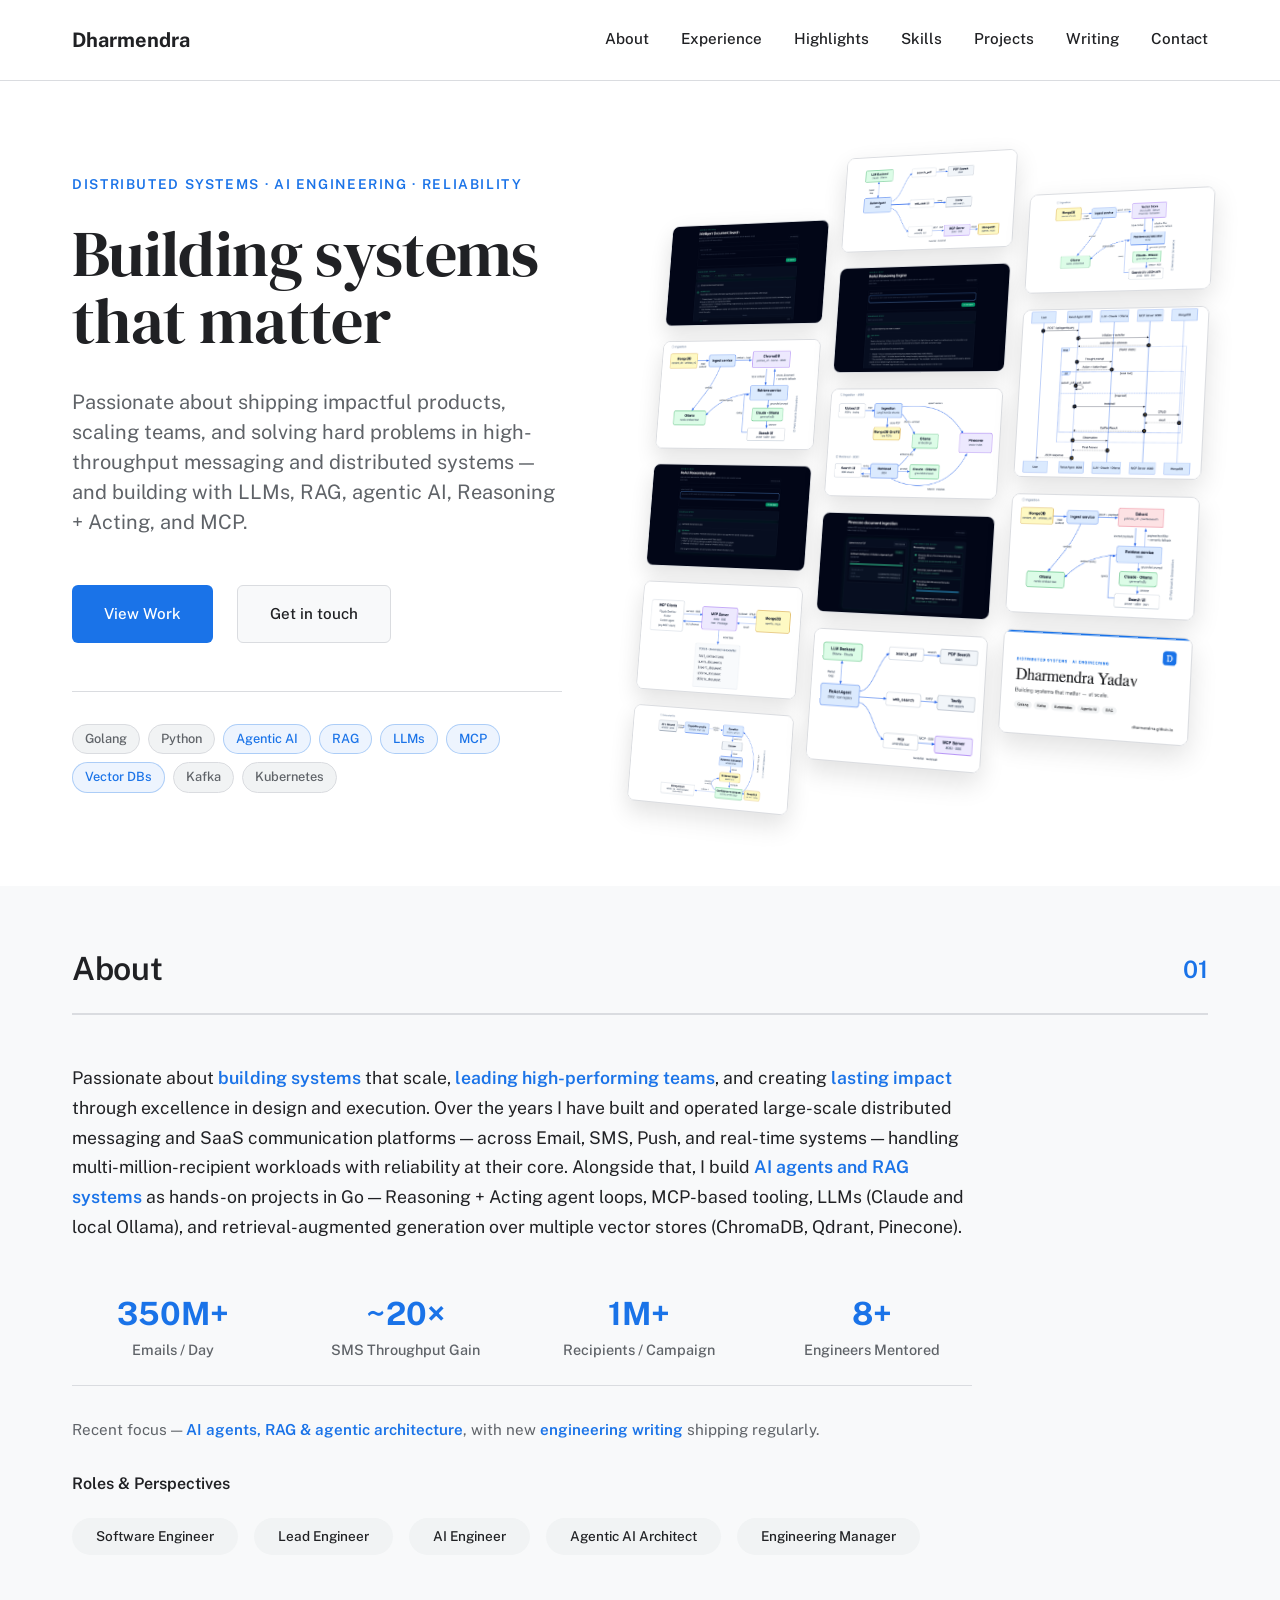
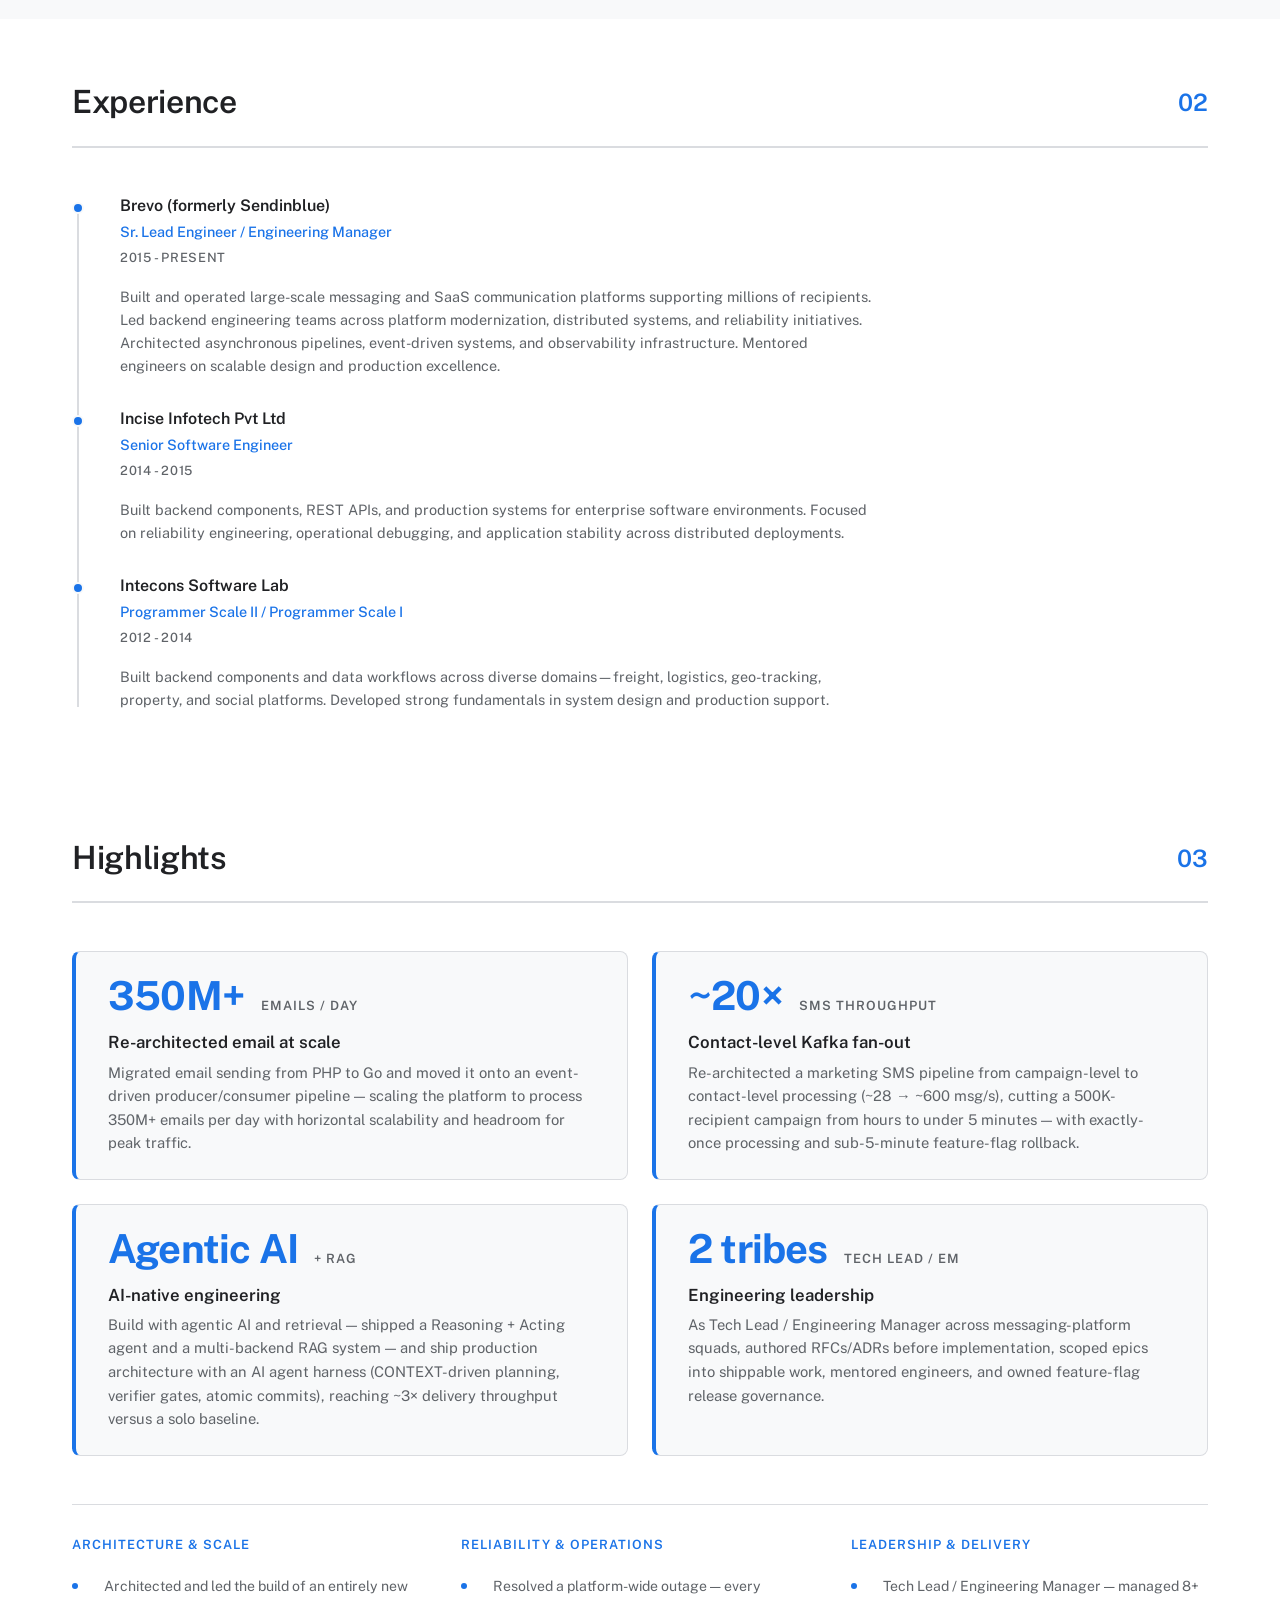
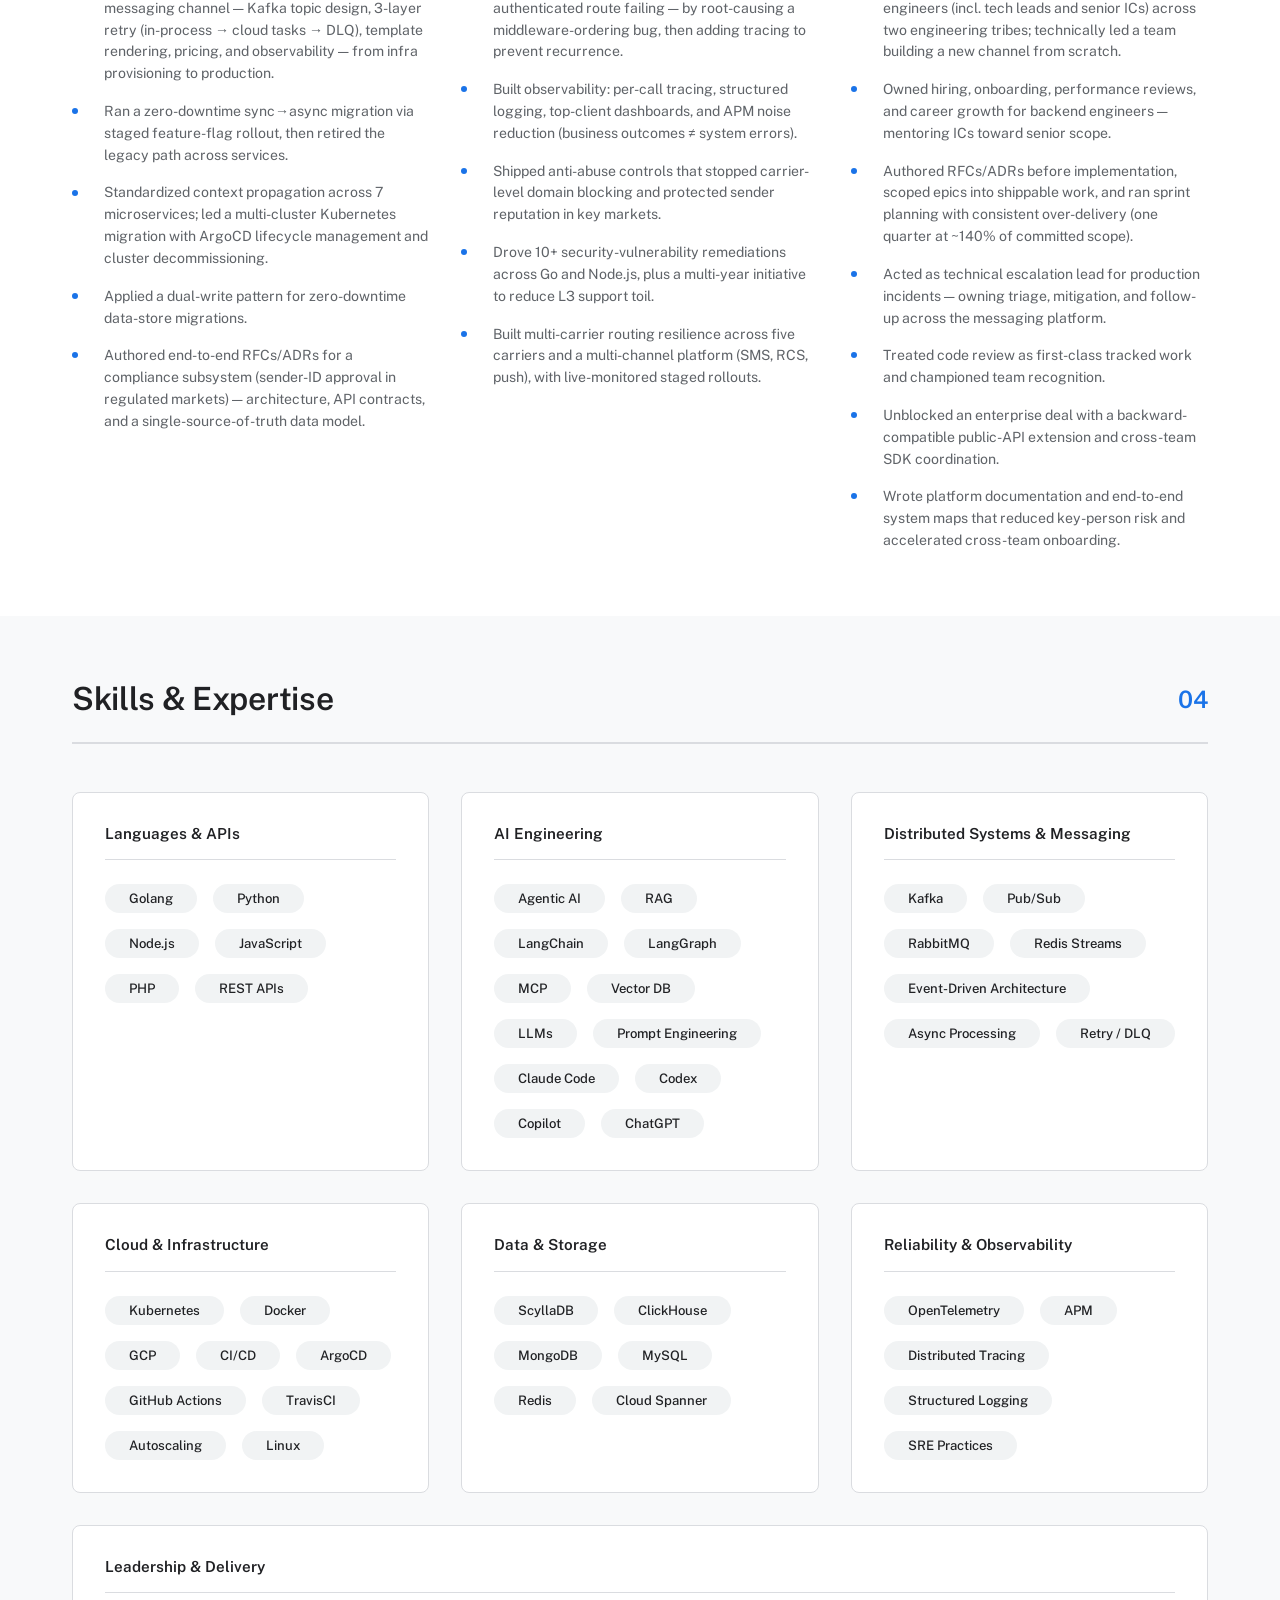
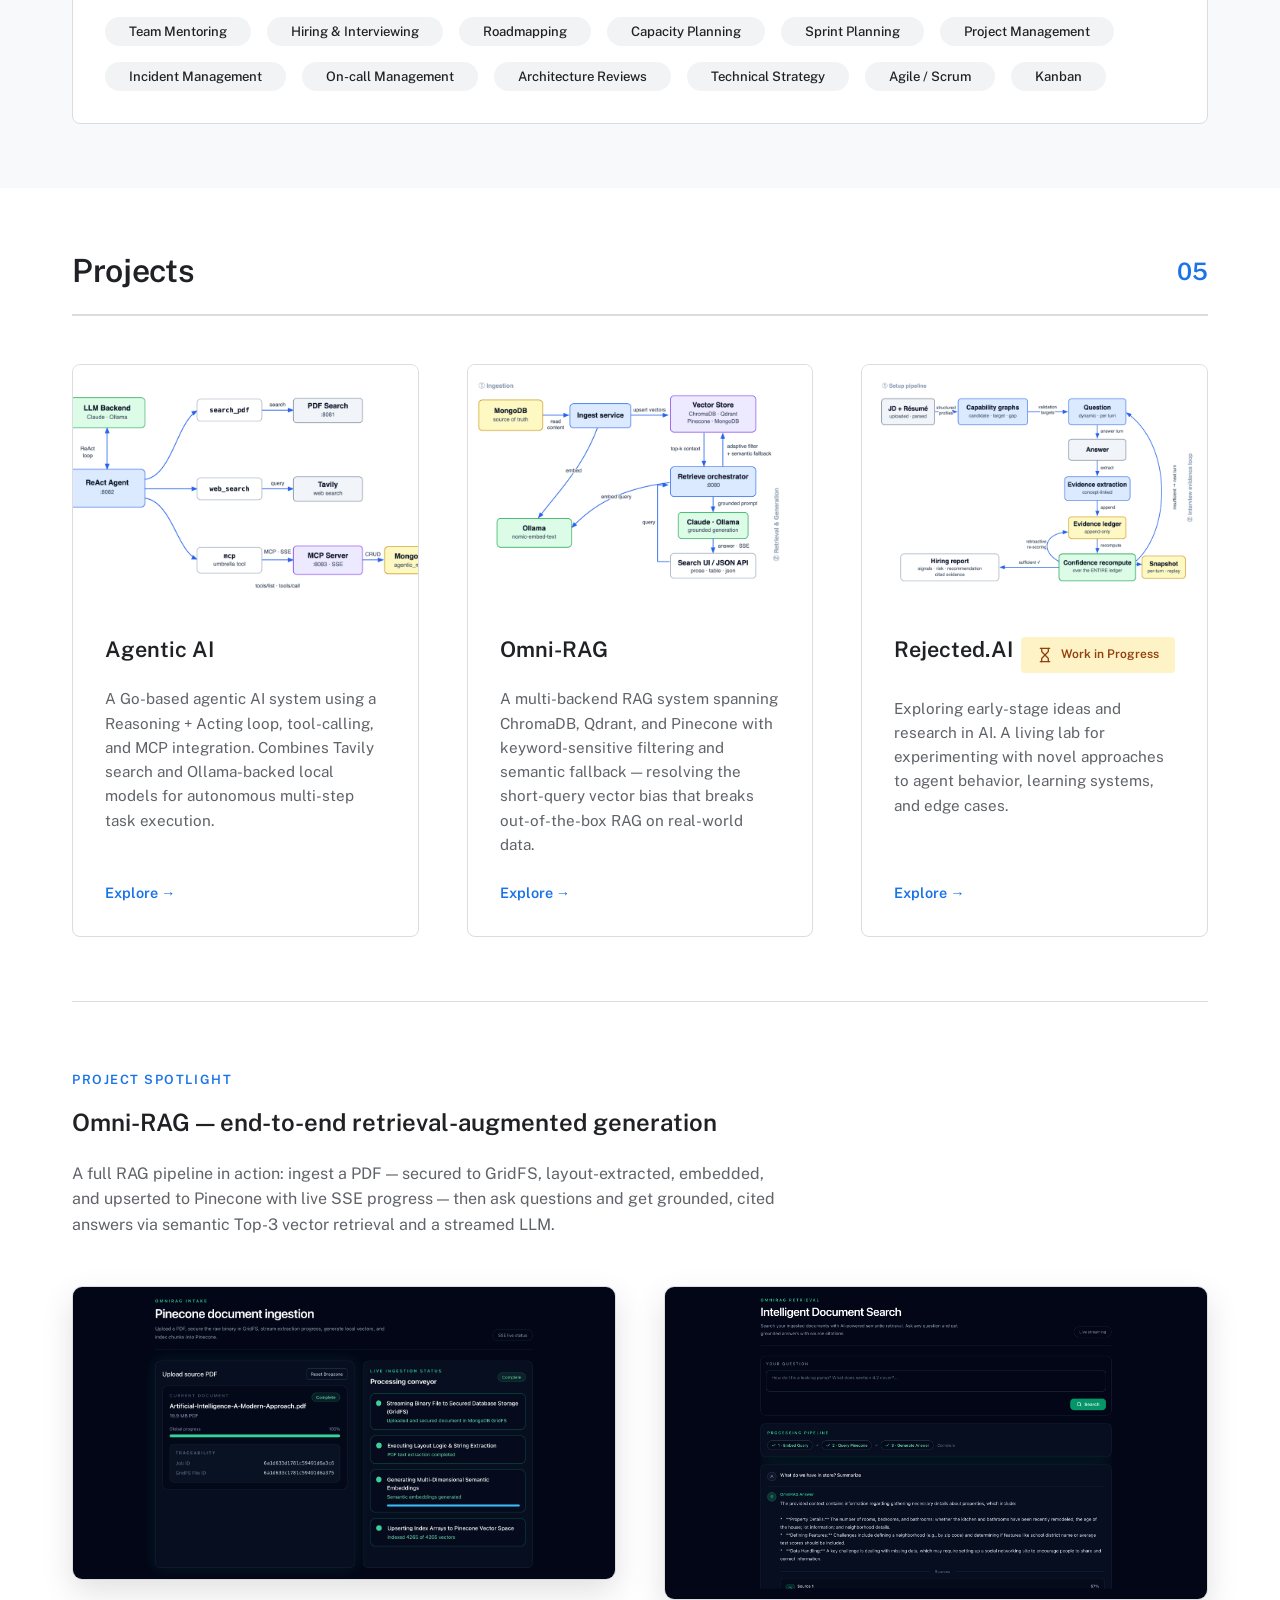
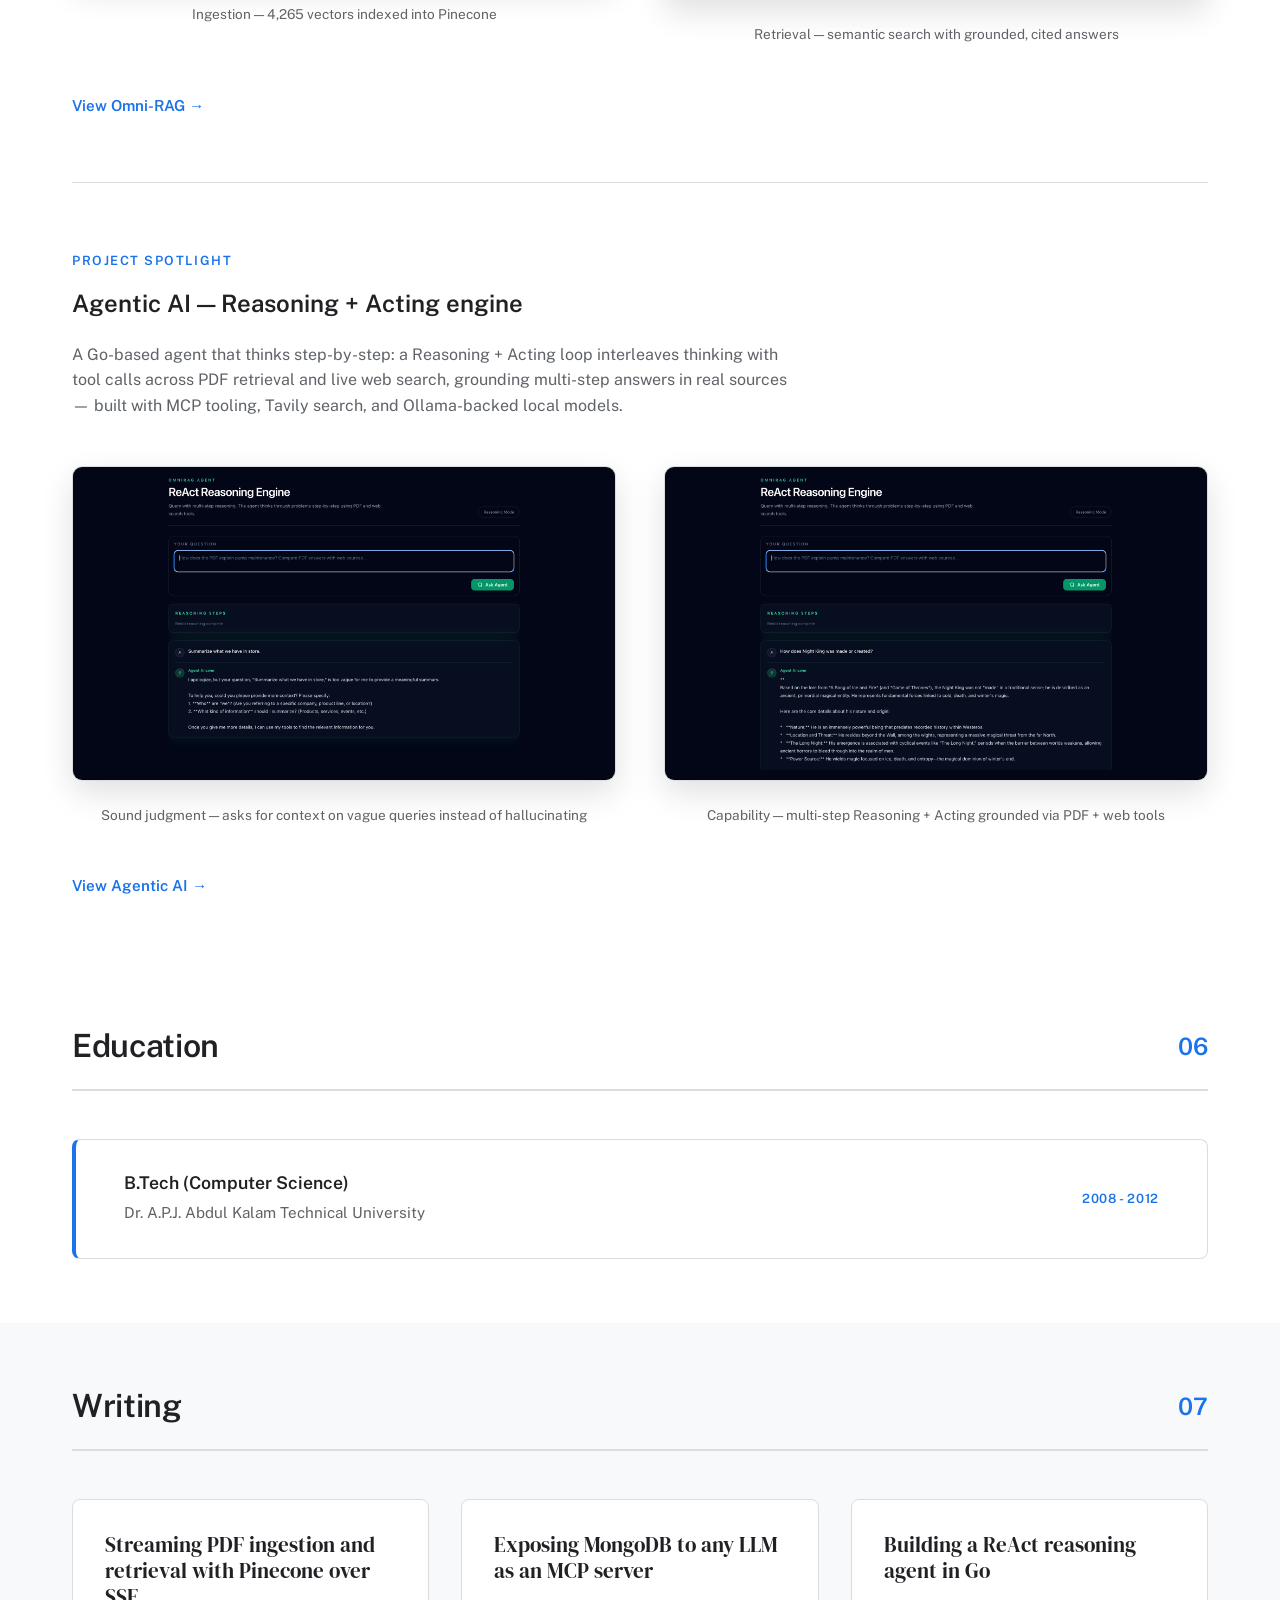
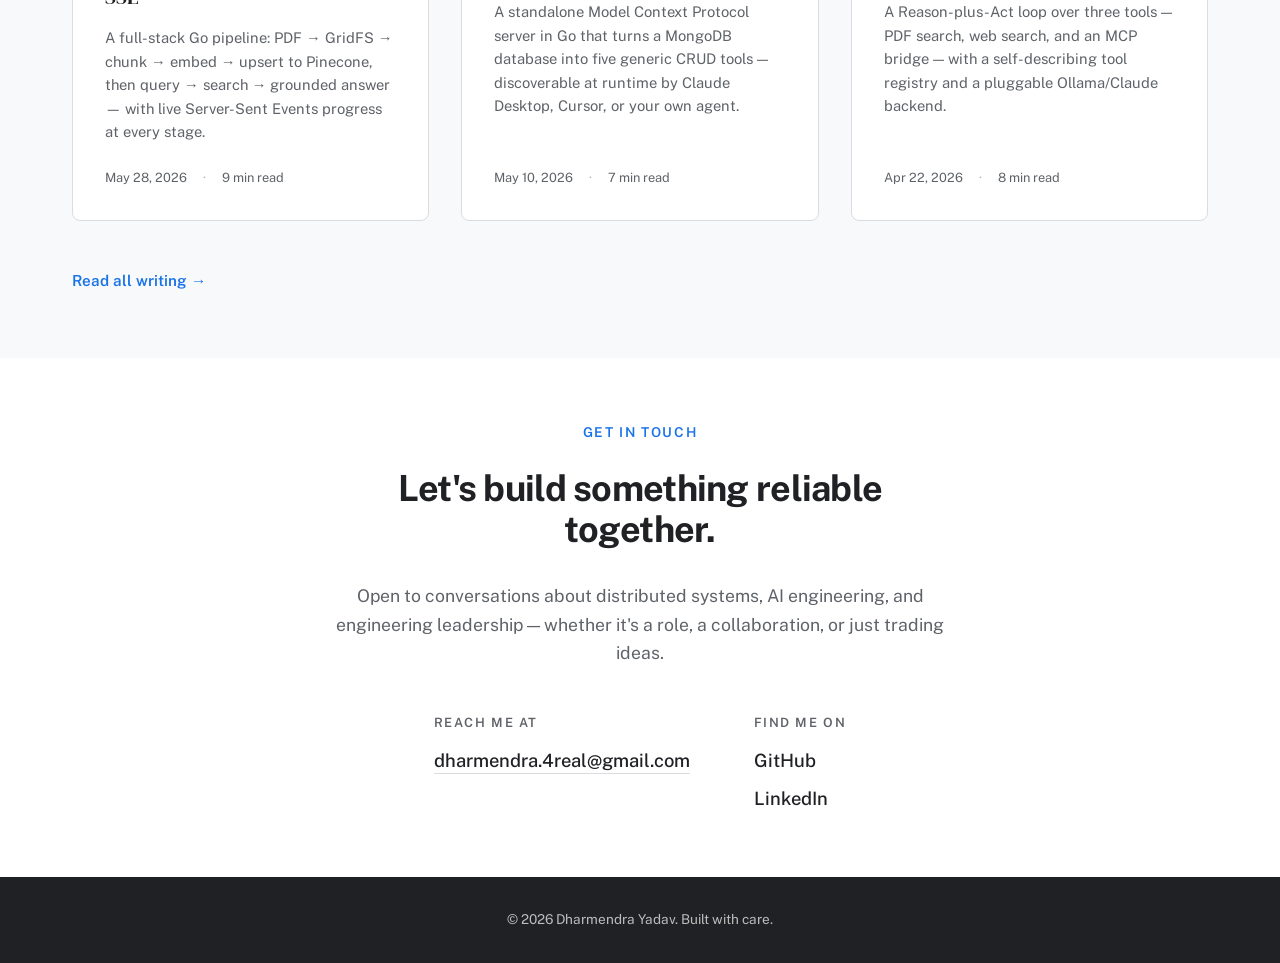
==== index.html @ 6f3028d6 "Redesign hero strip as pill badges with AI keywords highlighted Co-Authored-By: Claude Fable 5 <nore" ====
<!DOCTYPE html>
<html lang="en">
<head>
    <meta charset="UTF-8">
    <meta name="viewport" content="width=device-width, initial-scale=1.0">
    <title>Dharmendra Yadav — Engineer & Builder</title>
    <meta name="description" content="Portfolio — building large-scale distributed messaging platforms, plus hands-on AI agent and RAG projects.">
    <link rel="canonical" href="https://dharmendrra.github.io/">
    <meta name="theme-color" content="#1a73e8">

    <!-- Favicons -->
    <link rel="icon" type="image/svg+xml" href="favicon.svg">
    <link rel="apple-touch-icon" href="apple-touch-icon.png">

    <!-- Open Graph -->
    <meta property="og:type" content="website">
    <meta property="og:url" content="https://dharmendrra.github.io/">
    <meta property="og:title" content="Dharmendra Yadav — Engineer & Builder">
    <meta property="og:description" content="Building large-scale distributed messaging platforms — plus hands-on AI agent and RAG projects.">
    <meta property="og:image" content="https://dharmendrra.github.io/images/og-cover.png">
    <meta property="og:image:width" content="1200">
    <meta property="og:image:height" content="630">
    <meta property="og:site_name" content="Dharmendra Yadav">

    <!-- Twitter -->
    <meta name="twitter:card" content="summary_large_image">
    <meta name="twitter:title" content="Dharmendra Yadav — Engineer & Builder">
    <meta name="twitter:description" content="Building large-scale distributed messaging platforms — plus hands-on AI agent and RAG projects.">
    <meta name="twitter:image" content="https://dharmendrra.github.io/images/og-cover.png">

    <link rel="stylesheet" href="css/portfolio.css?v=3b97ffed">
    <link rel="preconnect" href="https://fonts.googleapis.com">
    <link rel="preconnect" href="https://fonts.gstatic.com" crossorigin>
    <link href="https://fonts.googleapis.com/css2?family=DM+Serif+Display&family=Public+Sans:ital,wght@0,300;0,400;0,500;0,600;0,700;1,400&display=swap" rel="stylesheet">
</head>
<body>
    <div class="page-wrap">
        <!-- Navigation -->
        <header class="site-header">
            <div class="container">
                <div class="header-content">
                    <a href="#" class="logo">Dharmendra</a>
                    <button class="nav-toggle" type="button" aria-label="Menu" aria-expanded="false" aria-controls="primary-nav">
                        <span></span><span></span><span></span>
                    </button>
                    <nav class="nav-links" id="primary-nav">
                        <a href="#about" class="nav-link">About</a>
                        <a href="#experience" class="nav-link">Experience</a>
                        <a href="#impact" class="nav-link">Highlights</a>
                        <a href="#skills" class="nav-link">Skills</a>
                        <a href="#projects" class="nav-link">Projects</a>
                        <a href="#writing" class="nav-link">Writing</a>
                        <a href="#contact" class="nav-link">Contact</a>
                    </nav>
                </div>
            </div>
        </header>

        <main>
            <!-- Hero Section -->
            <section class="hero">
                <div class="container">
                    <div class="hero-content">
                        <div class="hero-text">
                            <div class="hero-eyebrow">Distributed Systems · AI Engineering · Reliability</div>
                            <h1 class="hero-title">Building systems that matter</h1>
                            <p class="hero-subtitle">Passionate about shipping impactful products, scaling teams, and solving hard problems in high-throughput messaging and distributed systems — and building with LLMs, RAG, agentic AI, Reasoning + Acting, and MCP.</p>
                            <div class="hero-cta">
                                <a href="#projects" class="btn btn-primary">View Work</a>
                                <a href="#contact" class="btn btn-secondary">Get in touch</a>
                            </div>
                            <div class="hero-meta">
                                <span>Golang</span>
                                <span>Python</span>
                                <span class="hero-meta__ai">Agentic AI</span>
                                <span class="hero-meta__ai">RAG</span>
                                <span class="hero-meta__ai">LLMs</span>
                                <span class="hero-meta__ai">MCP</span>
                                <span class="hero-meta__ai">Vector DBs</span>
                                <span>Kafka</span>
                                <span>Kubernetes</span>
                            </div>
                        </div>

                        <div class="hero-collage" aria-hidden="true">
                            <div class="hero-collage__col">
                                <img src="images/omni-rag-retrieval.png" alt="Omni-RAG intelligent document search">
                                <img src="images/omni-rag-chromadb.png" alt="Omni-RAG ChromaDB data-flow">
                                <img src="images/agentic-ai-clarify.png" alt="Agentic AI clarifying response">
                                <img src="images/agentic-mcp.png" alt="Agentic AI MCP architecture">
                                <img src="images/rejected-ai.png" alt="Rejected.AI">
                            </div>
                            <div class="hero-collage__col">
                                <img src="images/agentic-ai.png" alt="Agentic AI architecture">
                                <img src="images/agentic-ai-reasoning.png" alt="Agentic AI Reasoning + Acting engine">
                                <img src="images/omni-rag-pinecone.png" alt="Omni-RAG Pinecone data-flow">
                                <img src="images/omni-rag-ingest-complete.png" alt="Omni-RAG ingestion pipeline">
                                <img src="images/agentic-agents.png" alt="Agentic AI agents">
                            </div>
                            <div class="hero-collage__col">
                                <img src="images/omni-rag.png" alt="Omni-RAG architecture">
                                <img src="images/agentic-react-sequence.png" alt="Agentic AI Reasoning + Acting sequence">
                                <img src="images/omni-rag-qdrant.png" alt="Omni-RAG Qdrant data-flow">
                                <img src="images/og-cover.png" alt="Dharmendra Yadav">
                            </div>
                        </div>
                    </div>
                </div>
            </section>

            <!-- About Section -->
            <section id="about" class="about">
                <div class="container">
                    <div class="section-header">
                        <h2 class="section-title">About</h2>
                        <span class="section-number">01</span>
                    </div>

                    <div class="about-content">
                        <div class="about-text-block">
                            <p class="about-text">
                                Passionate about <span class="highlight">building systems</span> that scale, <span class="highlight">leading high-performing teams</span>, and creating <span class="highlight">lasting impact</span> through excellence in design and execution. Over the years I have built and operated large-scale distributed messaging and SaaS communication platforms — across Email, SMS, Push, and real-time systems — handling multi-million-recipient workloads with reliability at their core. Alongside that, I build <span class="highlight">AI agents and RAG systems</span> as hands-on projects in Go — Reasoning + Acting agent loops, MCP-based tooling, LLMs (Claude and local Ollama), and retrieval-augmented generation over multiple vector stores (ChromaDB, Qdrant, Pinecone).
                            </p>

                            <!-- Key Stats -->
                            <div class="stats-grid">
                                <div class="stat-item">
                                    <div class="stat-value">350M+</div>
                                    <div class="stat-label">Emails / Day</div>
                                </div>
                                <div class="stat-item">
                                    <div class="stat-value">~20×</div>
                                    <div class="stat-label">SMS Throughput Gain</div>
                                </div>
                                <div class="stat-item">
                                    <div class="stat-value">1M+</div>
                                    <div class="stat-label">Recipients / Campaign</div>
                                </div>
                                <div class="stat-item">
                                    <div class="stat-value">8+</div>
                                    <div class="stat-label">Engineers Mentored</div>
                                </div>
                            </div>

                            <p class="stats-note">Recent focus — <span class="highlight">AI agents, RAG &amp; agentic architecture</span>, with new <a href="#writing">engineering writing</a> shipping regularly.</p>

                            <!-- Roles -->
                            <div class="roles-section">
                                <h3 class="subsection-title">Roles &amp; Perspectives</h3>
                                <div class="role-tags">
                                    <span class="tag">Software Engineer</span>
                                    <span class="tag">Lead Engineer</span>
                                    <span class="tag">AI Engineer</span>
                                    <span class="tag">Agentic AI Architect</span>
                                    <span class="tag">Engineering Manager</span>
                                </div>
                            </div>
                        </div>
                    </div>
                </div>
            </section>

            <!-- Experience Section -->
            <section id="experience" class="experience">
                <div class="container">
                    <div class="section-header">
                        <h2 class="section-title">Experience</h2>
                        <span class="section-number">02</span>
                    </div>

                    <div class="timeline">
                        <!-- Brevo -->
                        <div class="timeline__block">
                            <div class="timeline__bullet"></div>
                            <div class="timeline__header">
                                <h4 class="timeline__title">Brevo (formerly Sendinblue)</h4>
                                <h5 class="timeline__meta">Sr. Lead Engineer / Engineering Manager</h5>
                                <p class="timeline__timeframe">2015 - Present</p>
                            </div>
                            <div class="timeline__desc">
                                <p>Built and operated large-scale messaging and SaaS communication platforms supporting millions of recipients. Led backend engineering teams across platform modernization, distributed systems, and reliability initiatives. Architected asynchronous pipelines, event-driven systems, and observability infrastructure. Mentored engineers on scalable design and production excellence.</p>
                            </div>
                        </div>

                        <!-- Incise Infotech -->
                        <div class="timeline__block">
                            <div class="timeline__bullet"></div>
                            <div class="timeline__header">
                                <h4 class="timeline__title">Incise Infotech Pvt Ltd</h4>
                                <h5 class="timeline__meta">Senior Software Engineer</h5>
                                <p class="timeline__timeframe">2014 - 2015</p>
                            </div>
                            <div class="timeline__desc">
                                <p>Built backend components, REST APIs, and production systems for enterprise software environments. Focused on reliability engineering, operational debugging, and application stability across distributed deployments.</p>
                            </div>
                        </div>

                        <!-- Intecons Software Lab -->
                        <div class="timeline__block">
                            <div class="timeline__bullet"></div>
                            <div class="timeline__header">
                                <h4 class="timeline__title">Intecons Software Lab</h4>
                                <h5 class="timeline__meta">Programmer Scale II / Programmer Scale I</h5>
                                <p class="timeline__timeframe">2012 - 2014</p>
                            </div>
                            <div class="timeline__desc">
                                <p>Built backend components and data workflows across diverse domains—freight, logistics, geo-tracking, property, and social platforms. Developed strong fundamentals in system design and production support.</p>
                            </div>
                        </div>
                    </div>
                </div>
            </section>

            <!-- Selected Impact Section -->
            <section id="impact" class="impact">
                <div class="container">
                    <div class="section-header">
                        <h2 class="section-title">Highlights</h2>
                        <span class="section-number">03</span>
                    </div>
                    <div class="impact-grid">
                        <div class="impact-card">
                            <div class="impact-metric">350M+<span class="impact-metric__suffix">emails / day</span></div>
                            <h3 class="impact-card__title">Re-architected email at scale</h3>
                            <p class="impact-card__desc">Migrated email sending from PHP to Go and moved it onto an event-driven producer/consumer pipeline — scaling the platform to process 350M+ emails per day with horizontal scalability and headroom for peak traffic.</p>
                        </div>
                        <div class="impact-card">
                            <div class="impact-metric">~20×<span class="impact-metric__suffix">SMS throughput</span></div>
                            <h3 class="impact-card__title">Contact-level Kafka fan-out</h3>
                            <p class="impact-card__desc">Re-architected a marketing SMS pipeline from campaign-level to contact-level processing (~28 → ~600 msg/s), cutting a 500K-recipient campaign from hours to under 5 minutes — with exactly-once processing and sub-5-minute feature-flag rollback.</p>
                        </div>
                        <div class="impact-card">
                            <div class="impact-metric">Agentic AI<span class="impact-metric__suffix">+ RAG</span></div>
                            <h3 class="impact-card__title">AI-native engineering</h3>
                            <p class="impact-card__desc">Build with agentic AI and retrieval — shipped a Reasoning + Acting agent and a multi-backend RAG system — and ship production architecture with an AI agent harness (CONTEXT-driven planning, verifier gates, atomic commits), reaching ~3× delivery throughput versus a solo baseline.</p>
                        </div>
                        <div class="impact-card">
                            <div class="impact-metric">2 tribes<span class="impact-metric__suffix">Tech Lead / EM</span></div>
                            <h3 class="impact-card__title">Engineering leadership</h3>
                            <p class="impact-card__desc">As Tech Lead / Engineering Manager across messaging-platform squads, authored RFCs/ADRs before implementation, scoped epics into shippable work, mentored engineers, and owned feature-flag release governance.</p>
                        </div>
                    </div>

                    <div class="impact-highlights">
                        <div class="impact-col">
                            <h4 class="impact-col__title">Architecture &amp; Scale</h4>
                            <ul>
                                <li>Architected and led the build of an entirely new messaging channel — Kafka topic design, 3-layer retry (in-process → cloud tasks → DLQ), template rendering, pricing, and observability — from infra provisioning to production.</li>
                                <li>Ran a zero-downtime sync→async migration via staged feature-flag rollout, then retired the legacy path across services.</li>
                                <li>Standardized context propagation across 7 microservices; led a multi-cluster Kubernetes migration with ArgoCD lifecycle management and cluster decommissioning.</li>
                                <li>Applied a dual-write pattern for zero-downtime data-store migrations.</li>
                                <li>Authored end-to-end RFCs/ADRs for a compliance subsystem (sender-ID approval in regulated markets) — architecture, API contracts, and a single-source-of-truth data model.</li>
                            </ul>
                        </div>
                        <div class="impact-col">
                            <h4 class="impact-col__title">Reliability &amp; Operations</h4>
                            <ul>
                                <li>Resolved a platform-wide outage — every authenticated route failing — by root-causing a middleware-ordering bug, then adding tracing to prevent recurrence.</li>
                                <li>Built observability: per-call tracing, structured logging, top-client dashboards, and APM noise reduction (business outcomes ≠ system errors).</li>
                                <li>Shipped anti-abuse controls that stopped carrier-level domain blocking and protected sender reputation in key markets.</li>
                                <li>Drove 10+ security-vulnerability remediations across Go and Node.js, plus a multi-year initiative to reduce L3 support toil.</li>
                                <li>Built multi-carrier routing resilience across five carriers and a multi-channel platform (SMS, RCS, push), with live-monitored staged rollouts.</li>
                            </ul>
                        </div>
                        <div class="impact-col">
                            <h4 class="impact-col__title">Leadership &amp; Delivery</h4>
                            <ul>
                                <li>Tech Lead / Engineering Manager — managed 8+ engineers (incl. tech leads and senior ICs) across two engineering tribes; technically led a team building a new channel from scratch.</li>
                                <li>Owned hiring, onboarding, performance reviews, and career growth for backend engineers — mentoring ICs toward senior scope.</li>
                                <li>Authored RFCs/ADRs before implementation, scoped epics into shippable work, and ran sprint planning with consistent over-delivery (one quarter at ~140% of committed scope).</li>
                                <li>Acted as technical escalation lead for production incidents — owning triage, mitigation, and follow-up across the messaging platform.</li>
                                <li>Treated code review as first-class tracked work and championed team recognition.</li>
                                <li>Unblocked an enterprise deal with a backward-compatible public-API extension and cross-team SDK coordination.</li>
                                <li>Wrote platform documentation and end-to-end system maps that reduced key-person risk and accelerated cross-team onboarding.</li>
                            </ul>
                        </div>
                    </div>
                </div>
            </section>

            <!-- Skills & Expertise Section -->
            <section id="skills" class="skills">
                <div class="container">
                    <div class="section-header">
                        <h2 class="section-title">Skills &amp; Expertise</h2>
                        <span class="section-number">04</span>
                    </div>

                    <div class="skills-grid">
                        <div class="skill-category">
                            <h4 class="skill-category__title">Languages &amp; APIs</h4>
                            <div class="skill-chips">
                                <span class="chip">Golang</span>
                                <span class="chip">Python</span>
                                <span class="chip">Node.js</span>
                                <span class="chip">JavaScript</span>
                                <span class="chip">PHP</span>
                                <span class="chip">REST APIs</span>
                            </div>
                        </div>

                        <div class="skill-category">
                            <h4 class="skill-category__title">AI Engineering</h4>
                            <div class="skill-chips">
                                <span class="chip">Agentic AI</span>
                                <span class="chip">RAG</span>
                                <span class="chip">LangChain</span>
                                <span class="chip">LangGraph</span>
                                <span class="chip">MCP</span>
                                <span class="chip">Vector DB</span>
                                <span class="chip">LLMs</span>
                                <span class="chip">Prompt Engineering</span>
                                <span class="chip">Claude Code</span>
                                <span class="chip">Codex</span>
                                <span class="chip">Copilot</span>
                                <span class="chip">ChatGPT</span>
                            </div>
                        </div>

                        <div class="skill-category">
                            <h4 class="skill-category__title">Distributed Systems &amp; Messaging</h4>
                            <div class="skill-chips">
                                <span class="chip">Kafka</span>
                                <span class="chip">Pub/Sub</span>
                                <span class="chip">RabbitMQ</span>
                                <span class="chip">Redis Streams</span>
                                <span class="chip">Event-Driven Architecture</span>
                                <span class="chip">Async Processing</span>
                                <span class="chip">Retry / DLQ</span>
                            </div>
                        </div>

                        <div class="skill-category">
                            <h4 class="skill-category__title">Cloud &amp; Infrastructure</h4>
                            <div class="skill-chips">
                                <span class="chip">Kubernetes</span>
                                <span class="chip">Docker</span>
                                <span class="chip">GCP</span>
                                <span class="chip">CI/CD</span>
                                <span class="chip">ArgoCD</span>
                                <span class="chip">GitHub Actions</span>
                                <span class="chip">TravisCI</span>
                                <span class="chip">Autoscaling</span>
                                <span class="chip">Linux</span>
                            </div>
                        </div>

                        <div class="skill-category">
                            <h4 class="skill-category__title">Data &amp; Storage</h4>
                            <div class="skill-chips">
                                <span class="chip">ScyllaDB</span>
                                <span class="chip">ClickHouse</span>
                                <span class="chip">MongoDB</span>
                                <span class="chip">MySQL</span>
                                <span class="chip">Redis</span>
                                <span class="chip">Cloud Spanner</span>
                            </div>
                        </div>

                        <div class="skill-category">
                            <h4 class="skill-category__title">Reliability &amp; Observability</h4>
                            <div class="skill-chips">
                                <span class="chip">OpenTelemetry</span>
                                <span class="chip">APM</span>
                                <span class="chip">Distributed Tracing</span>
                                <span class="chip">Structured Logging</span>
                                <span class="chip">SRE Practices</span>
                            </div>
                        </div>

                        <div class="skill-category skill-category--wide">
                            <h4 class="skill-category__title">Leadership &amp; Delivery</h4>
                            <div class="skill-chips">
                                <span class="chip">Team Mentoring</span>
                                <span class="chip">Hiring &amp; Interviewing</span>
                                <span class="chip">Roadmapping</span>
                                <span class="chip">Capacity Planning</span>
                                <span class="chip">Sprint Planning</span>
                                <span class="chip">Project Management</span>
                                <span class="chip">Incident Management</span>
                                <span class="chip">On-call Management</span>
                                <span class="chip">Architecture Reviews</span>
                                <span class="chip">Technical Strategy</span>
                                <span class="chip">Agile / Scrum</span>
                                <span class="chip">Kanban</span>
                            </div>
                        </div>
                    </div>
                </div>
            </section>

            <!-- Projects Gallery -->
            <section id="projects" class="projects">
                <div class="container">
                    <div class="section-header">
                        <h2 class="section-title">Projects</h2>
                        <span class="section-number">05</span>
                    </div>
                    <div class="projects-grid">
                        <!-- Agentic AI -->
                        <a href="https://dharmendrra.github.io/agentic-ai/" class="project-card">
                            <div class="project-image">
                                <img src="images/agentic-ai.png" alt="Agentic AI Architecture">
                            </div>
                            <div class="project-content">
                                <div class="project-header">
                                    <h3>Agentic AI</h3>
                                </div>
                                <p class="project-description">A Go-based agentic AI system using a Reasoning + Acting loop, tool-calling, and MCP integration. Combines Tavily search and Ollama-backed local models for autonomous multi-step task execution.</p>
                                <div class="project-link">Explore →</div>
                            </div>
                        </a>

                        <!-- Omni RAG -->
                        <a href="https://dharmendrra.github.io/Omni-RAG/" class="project-card">
                            <div class="project-image">
                                <img src="images/omni-rag.png" alt="Omni-RAG Architecture">
                            </div>
                            <div class="project-content">
                                <div class="project-header">
                                    <h3>Omni-RAG</h3>
                                </div>
                                <p class="project-description">A multi-backend RAG system spanning ChromaDB, Qdrant, and Pinecone with keyword-sensitive filtering and semantic fallback — resolving the short-query vector bias that breaks out-of-the-box RAG on real-world data.</p>
                                <div class="project-link">Explore →</div>
                            </div>
                        </a>

                        <!-- Rejected.ai -->
                        <a href="https://dharmendrra.github.io/rejected.ai/" class="project-card project-card--wip">
                            <div class="project-image">
                                <img src="images/rejected-ai.png" alt="Rejected.AI Exploration">
                            </div>
                            <div class="project-content">
                                <div class="project-header">
                                    <h3>Rejected.AI</h3>
                                    <span class="wip-badge">
                                        <svg width="16" height="16" viewBox="0 0 24 24" fill="none" stroke="currentColor" stroke-width="2" stroke-linecap="round" stroke-linejoin="round">
                                            <path d="M5 22h14"></path>
                                            <path d="M5 2h14"></path>
                                            <path d="M17 22v-4.172a2 2 0 0 0-.586-1.414L12 12l-4.414 4.414A2 2 0 0 0 7 17.828V22"></path>
                                            <path d="M7 2v4.172a2 2 0 0 0 .586 1.414L12 12l4.414-4.414A2 2 0 0 0 17 6.172V2"></path>
                                        </svg>
                                        Work in Progress
                                    </span>
                                </div>
                                <p class="project-description">Exploring early-stage ideas and research in AI. A living lab for experimenting with novel approaches to agent behavior, learning systems, and edge cases.</p>
                                <div class="project-link">Explore →</div>
                            </div>
                        </a>
                    </div>

                    <!-- Project Spotlight: Omni-RAG end-to-end RAG -->
                    <div class="spotlight">
                        <div class="spotlight-head">
                            <span class="spotlight-eyebrow">Project Spotlight</span>
                            <h3 class="spotlight-title">Omni-RAG — end-to-end retrieval-augmented generation</h3>
                            <p class="spotlight-lead">A full RAG pipeline in action: ingest a PDF — secured to GridFS, layout-extracted, embedded, and upserted to Pinecone with live SSE progress — then ask questions and get grounded, cited answers via semantic Top-3 vector retrieval and a streamed LLM.</p>
                        </div>
                        <div class="spotlight-shots">
                            <figure class="spotlight-figure">
                                <img src="images/omni-rag-ingest-complete.png" alt="Omni-RAG ingestion complete — 4,265 vectors indexed into Pinecone">
                                <figcaption>Ingestion — 4,265 vectors indexed into Pinecone</figcaption>
                            </figure>
                            <figure class="spotlight-figure">
                                <img src="images/omni-rag-retrieval.png" alt="Omni-RAG intelligent document search — semantic retrieval with cited answers">
                                <figcaption>Retrieval — semantic search with grounded, cited answers</figcaption>
                            </figure>
                        </div>
                        <a href="https://dharmendrra.github.io/Omni-RAG/" class="spotlight-cta">View Omni-RAG →</a>
                    </div>

                    <!-- Project Spotlight: Agentic AI -->
                    <div class="spotlight">
                        <div class="spotlight-head">
                            <span class="spotlight-eyebrow">Project Spotlight</span>
                            <h3 class="spotlight-title">Agentic AI — Reasoning + Acting engine</h3>
                            <p class="spotlight-lead">A Go-based agent that thinks step-by-step: a Reasoning + Acting loop interleaves thinking with tool calls across PDF retrieval and live web search, grounding multi-step answers in real sources — built with MCP tooling, Tavily search, and Ollama-backed local models.</p>
                        </div>
                        <div class="spotlight-shots">
                            <figure class="spotlight-figure">
                                <img src="images/agentic-ai-clarify.png" alt="Agentic AI recognizes a vague query and asks clarifying questions instead of hallucinating">
                                <figcaption>Sound judgment — asks for context on vague queries instead of hallucinating</figcaption>
                            </figure>
                            <figure class="spotlight-figure">
                                <img src="images/agentic-ai-reasoning.png" alt="Agentic AI Reasoning + Acting engine — multi-step reasoned answer grounded in PDF and web sources">
                                <figcaption>Capability — multi-step Reasoning + Acting grounded via PDF + web tools</figcaption>
                            </figure>
                        </div>
                        <a href="https://dharmendrra.github.io/agentic-ai/" class="spotlight-cta">View Agentic AI →</a>
                    </div>
                </div>
            </section>

            <!-- Education Section -->
            <section id="education" class="education">
                <div class="container">
                    <div class="section-header">
                        <h2 class="section-title">Education</h2>
                        <span class="section-number">06</span>
                    </div>

                    <div class="education-card">
                        <div class="education-card__main">
                            <h4 class="education-card__title">B.Tech (Computer Science)</h4>
                            <p class="education-card__school">Dr. A.P.J. Abdul Kalam Technical University</p>
                        </div>
                        <span class="education-card__year">2008 - 2012</span>
                    </div>
                </div>
            </section>

            <!-- Writing Section -->
            <section id="writing" class="writing">
                <div class="container">
                    <div class="section-header">
                        <h2 class="section-title">Writing</h2>
                        <span class="section-number">07</span>
                    </div>
                    <div id="writing-list" class="writing-list"></div>
                    <a href="blog/" class="writing-all">Read all writing →</a>
                </div>
            </section>

            <!-- Contact Section -->
            <section id="contact" class="contact">
                <div class="container">
                    <div class="contact-content">
                        <div class="contact-eyebrow">Get in touch</div>
                        <h2 class="contact-headline">Let's build something reliable together.</h2>
                        <p class="contact-text">Open to conversations about distributed systems, AI engineering, and engineering leadership — whether it's a role, a collaboration, or just trading ideas.</p>
                        <div class="contact-groups">
                            <div class="contact-group">
                                <h3 class="contact-group__label">Reach me at</h3>
                                <a href="mailto:dharmendra.4real@gmail.com" class="contact-email">dharmendra.4real@gmail.com</a>
                            </div>
                            <div class="contact-group">
                                <h3 class="contact-group__label">Find me on</h3>
                                <ul class="contact-social">
                                    <li><a href="https://github.com/dharmendrra">GitHub</a></li>
                                    <li><a href="https://linkedin.com/in/dharmendra-yadav-20b9a017">LinkedIn</a></li>
                                </ul>
                            </div>
                        </div>
                    </div>
                </div>
            </section>
        </main>

        <!-- Footer -->
        <footer class="site-footer">
            <div class="container">
                <p>&copy; 2026 Dharmendra Yadav. Built with care.</p>
            </div>
        </footer>
    </div>

    <script src="js/portfolio.js?v=f9b7183e"></script>
    <script src="js/lightbox.js?v=12e3c63c"></script>
</body>
</html>
---- css/portfolio.css ----
/* ===================================================================
 * Portfolio Stylesheet
 * Calm, modern design inspired by Google and leading products
 * ================================================================ */

/* Colors */
:root {
    --color-primary: #1a73e8;
    --color-accent: #ea4335;
    --color-text: #202124;
    --color-text-secondary: #5f6368;
    --color-border: #dadce0;
    --color-bg: #ffffff;
    --color-bg-light: #f8f9fa;
    --color-tag-bg: #f1f3f4;

    /* Typography scale */
    --font-sans: 'Public Sans', -apple-system, BlinkMacSystemFont, 'Segoe UI', sans-serif;
    --font-display: 'DM Serif Display', Georgia, serif;

    /* Spacing */
    --spacing-xs: 0.5rem;
    --spacing-sm: 1rem;
    --spacing-md: 1.5rem;
    --spacing-lg: 2rem;
    --spacing-xl: 3rem;
    --spacing-2xl: 4rem;

    /* Transitions */
    --transition-fast: 150ms cubic-bezier(0.4, 0, 0.2, 1);
    --transition-base: 250ms cubic-bezier(0.4, 0, 0.2, 1);
}

/* Reset */
* {
    margin: 0;
    padding: 0;
    box-sizing: border-box;
}

html {
    scroll-behavior: smooth;
}

body {
    font-family: var(--font-sans);
    color: var(--color-text);
    background: var(--color-bg);
    line-height: 1.6;
    font-size: 16px;
}

/* Typography */
h1, h2, h3, h4, h5, h6 {
    line-height: 1.2;
    font-weight: 600;
}

a {
    color: var(--color-primary);
    text-decoration: none;
    transition: color var(--transition-fast);
}

a:hover {
    color: var(--color-accent);
}

/* Container */
.container {
    max-width: 1200px;
    margin: 0 auto;
    padding: 0 var(--spacing-lg);
}

@media (max-width: 768px) {
    .container {
        padding: 0 var(--spacing-md);
    }
}

/* Page Wrap */
.page-wrap {
    min-height: 100vh;
    display: flex;
    flex-direction: column;
}

main {
    flex: 1;
}

/* Header */
.site-header {
    position: sticky;
    top: 0;
    background: rgba(255, 255, 255, 0.95);
    backdrop-filter: blur(10px);
    border-bottom: 1px solid var(--color-border);
    z-index: 100;
    padding: var(--spacing-md) 0;
}

.header-content {
    display: flex;
    justify-content: space-between;
    align-items: center;
}

.logo {
    font-size: 1.25rem;
    font-weight: 700;
    color: var(--color-text);
    transition: color var(--transition-fast);
}

.logo:hover {
    color: var(--color-primary);
}

.nav-links {
    display: flex;
    gap: var(--spacing-lg);
}

.nav-link {
    font-size: 0.95rem;
    font-weight: 500;
    color: var(--color-text);
    position: relative;
    padding-bottom: 2px;
}

.nav-link::after {
    content: '';
    position: absolute;
    bottom: 0;
    left: 0;
    width: 0;
    height: 2px;
    background: var(--color-primary);
    transition: width var(--transition-fast);
}

.nav-link:hover::after {
    width: 100%;
}

.nav-toggle {
    display: none;
    flex-direction: column;
    justify-content: center;
    gap: 5px;
    width: 42px;
    height: 42px;
    padding: 9px;
    background: none;
    border: none;
    cursor: pointer;
}

.nav-toggle span {
    display: block;
    width: 100%;
    height: 2px;
    border-radius: 2px;
    background: var(--color-text);
    transition: transform 0.25s ease, opacity 0.2s ease;
}

/* Collapse the nav into a dropdown when the row gets tight */
@media (max-width: 920px) {
    .nav-toggle { display: flex; }

    .nav-links {
        position: absolute;
        top: 100%;
        left: 0;
        right: 0;
        flex-direction: column;
        gap: 0;
        background: #fff;
        border-bottom: 1px solid var(--color-border);
        box-shadow: 0 14px 28px rgba(0, 0, 0, 0.07);
        padding: var(--spacing-xs) 0;
        display: none;
    }

    .site-header.is-open .nav-links { display: flex; }

    .nav-link {
        padding: var(--spacing-sm) var(--spacing-lg);
        font-size: 1rem;
    }
    .nav-link::after { display: none; }
    .nav-link:hover { color: var(--color-primary); }

    .site-header.is-open .nav-toggle span:nth-child(1) { transform: translateY(7px) rotate(45deg); }
    .site-header.is-open .nav-toggle span:nth-child(2) { opacity: 0; }
    .site-header.is-open .nav-toggle span:nth-child(3) { transform: translateY(-7px) rotate(-45deg); }
}

/* Hero Section */
.hero {
    padding: var(--spacing-2xl) 0;
    min-height: 60vh;
    display: flex;
    align-items: center;
    justify-content: center;
}

.hero-content {
    width: 100%;
    display: grid;
    grid-template-columns: 0.9fr 1.1fr;
    gap: var(--spacing-xl);
    align-items: center;
}

.hero-text {
    max-width: 640px;
}

/* Hero collage (screenshots montage on the right) */
.hero-collage {
    display: grid;
    grid-template-columns: repeat(3, 1fr);
    gap: var(--spacing-sm);
    transform: perspective(1900px) rotateY(-24deg) rotateX(7deg) rotateZ(1deg);
    transform-origin: center center;
    transition: transform 0.55s cubic-bezier(0.4, 0, 0.2, 1);
}

.hero-collage:hover {
    transform: perspective(1900px) rotateY(-10deg) rotateX(3deg);
}

.hero-collage__col {
    display: flex;
    flex-direction: column;
    gap: var(--spacing-sm);
}

.hero-collage__col:nth-child(1) { margin-top: var(--spacing-2xl); }
.hero-collage__col:nth-child(2) { margin-top: 0; }
.hero-collage__col:nth-child(3) { margin-top: var(--spacing-xl); }

.hero-collage img {
    width: 100%;
    height: auto;
    display: block;
    border-radius: 8px;
    border: 1px solid var(--color-border);
    box-shadow: 0 10px 26px rgba(0, 0, 0, 0.12);
    transition: transform var(--transition-base), box-shadow var(--transition-base);
}

.hero-collage img:hover {
    transform: translateY(-4px);
    box-shadow: 0 18px 40px rgba(0, 0, 0, 0.18);
}

.hero-eyebrow {
    font-size: 0.85rem;
    font-weight: 600;
    text-transform: uppercase;
    letter-spacing: 0.12em;
    color: var(--color-primary);
    margin-bottom: var(--spacing-md);
}

.hero-title {
    font-family: var(--font-display);
    font-size: 4rem;
    font-weight: 400;
    line-height: 1.05;
    margin-bottom: var(--spacing-lg);
    letter-spacing: -0.01em;
}

.hero-subtitle {
    font-size: 1.25rem;
    color: var(--color-text-secondary);
    margin-bottom: var(--spacing-xl);
    line-height: 1.5;
    max-width: 600px;
}

.hero-cta {
    display: flex;
    gap: var(--spacing-md);
    flex-wrap: wrap;
}

.hero-meta {
    display: flex;
    flex-wrap: wrap;
    gap: var(--spacing-xs);
    margin-top: var(--spacing-xl);
    padding-top: var(--spacing-lg);
    border-top: 1px solid var(--color-border);
}

.hero-meta span {
    font-size: 0.8rem;
    font-weight: 500;
    color: var(--color-text-secondary);
    background: var(--color-tag-bg);
    border: 1px solid var(--color-border);
    padding: 4px 12px;
    border-radius: 20px;
    transition: all var(--transition-fast);
}

.hero-meta span:hover {
    transform: translateY(-2px);
}

.hero-meta span.hero-meta__ai {
    color: var(--color-primary);
    background: rgba(26, 115, 232, 0.08);
    border-color: rgba(26, 115, 232, 0.3);
}

.btn {
    padding: var(--spacing-sm) var(--spacing-lg);
    border-radius: 6px;
    font-weight: 500;
    font-size: 0.95rem;
    transition: all var(--transition-base);
    display: inline-flex;
    align-items: center;
    justify-content: center;
    cursor: pointer;
    border: none;
}

.btn-primary {
    background: var(--color-primary);
    color: white;
}

.btn-primary:hover {
    background: #1765cc;
    transform: translateY(-2px);
    box-shadow: 0 8px 16px rgba(26, 115, 232, 0.25);
}

.btn-secondary {
    background: var(--color-bg-light);
    color: var(--color-text);
    border: 1px solid var(--color-border);
}

.btn-secondary:hover {
    background: var(--color-border);
    transform: translateY(-2px);
}

@media (max-width: 980px) {
    .hero-content {
        grid-template-columns: 1fr;
    }

    .hero-collage {
        display: none;
    }

    .hero-text {
        max-width: 700px;
    }
}

@media (max-width: 768px) {
    .hero-title {
        font-size: 2.5rem;
    }

    .hero-subtitle {
        font-size: 1.05rem;
    }

    .hero {
        padding: var(--spacing-xl) 0;
        min-height: auto;
    }
}

/* Shared Section Header */
.section-header {
    display: flex;
    justify-content: space-between;
    align-items: center;
    border-bottom: 2px solid var(--color-border);
    padding-bottom: var(--spacing-md);
    margin-bottom: var(--spacing-xl);
}

/* About Section */
.about {
    padding: var(--spacing-2xl) 0;
    background: var(--color-bg-light);
}

.section-title {
    font-size: 2rem;
    letter-spacing: -0.01em;
    margin: 0;
}

.section-number {
    font-size: 1.5rem;
    font-weight: 600;
    color: var(--color-primary);
}

.about-content {
    max-width: 900px;
}

.about-text-block {
    display: flex;
    flex-direction: column;
    gap: var(--spacing-lg);
}

.about-text {
    font-size: 1.1rem;
    line-height: 1.7;
    color: var(--color-text);
}

.highlight {
    color: var(--color-primary);
    font-weight: 600;
}

/* Stats Grid */
.stats-grid {
    display: grid;
    grid-template-columns: repeat(auto-fit, minmax(150px, 1fr));
    gap: var(--spacing-lg);
    padding: var(--spacing-md) 0;
    border-bottom: 1px solid var(--color-border);
}

.stat-item {
    text-align: center;
}

.stat-value {
    font-size: 2rem;
    font-weight: 700;
    color: var(--color-primary);
    line-height: 1;
    margin-bottom: var(--spacing-xs);
}

.stat-label {
    font-size: 0.9rem;
    color: var(--color-text-secondary);
    font-weight: 500;
}

.stats-note {
    font-size: 0.95rem;
    color: var(--color-text-secondary);
    line-height: 1.6;
    margin: 0;
}

.stats-note a {
    color: var(--color-primary);
    font-weight: 600;
}

.stats-note a:hover {
    color: var(--color-accent);
}

.subsection-title {
    font-size: 1rem;
    font-weight: 600;
    color: var(--color-text);
    margin: 0;
}

/* Roles Section */
.roles-section {
    display: flex;
    flex-direction: column;
    gap: var(--spacing-md);
}

.role-tags {
    display: flex;
    flex-wrap: wrap;
    gap: var(--spacing-sm);
}

.tag {
    display: inline-block;
    background: var(--color-tag-bg);
    color: var(--color-text);
    padding: var(--spacing-xs) var(--spacing-md);
    border-radius: 20px;
    font-size: 0.85rem;
    font-weight: 500;
    transition: all var(--transition-fast);
}

.tag:hover {
    background: var(--color-border);
    transform: translateY(-2px);
}

/* Experience Section */
.experience {
    padding: var(--spacing-2xl) 0;
}

.experience .timeline {
    max-width: 800px;
}

/* Experience Timeline */
.timeline {
    position: relative;
}

.timeline::before {
    content: '';
    display: block;
    width: 2px;
    height: calc(100% - 12px);
    background-color: var(--color-border);
    position: absolute;
    top: 8px;
    left: 5px;
}

.timeline__block {
    padding-left: var(--spacing-xl);
    padding-bottom: var(--spacing-lg);
    position: relative;
}

.timeline__block:last-child {
    padding-bottom: 0;
}

.timeline__bullet {
    display: block;
    height: 12px;
    width: 12px;
    border-radius: 50%;
    background-color: var(--color-primary);
    border: 2px solid var(--color-bg-light);
    position: absolute;
    top: 6px;
    left: 0;
    transition: all var(--transition-base);
}

.timeline__bullet:hover {
    transform: scale(1.25);
    box-shadow: 0 0 0 8px rgba(26, 115, 232, 0.1);
}

.timeline__header {
    display: flex;
    flex-direction: column;
    gap: var(--spacing-xs);
    margin-bottom: var(--spacing-sm);
}

.timeline__title {
    font-weight: 600;
    font-size: 1rem;
    margin: 0;
    color: var(--color-text);
}

.timeline__meta {
    font-weight: 500;
    font-size: 0.9rem;
    margin: 0;
    color: var(--color-primary);
}

.timeline__timeframe {
    font-size: 0.8rem;
    text-transform: uppercase;
    letter-spacing: 0.05em;
    color: var(--color-text-secondary);
    margin: 0;
    font-weight: 500;
}

.timeline__desc {
    font-size: 0.9rem;
    line-height: 1.6;
    color: var(--color-text-secondary);
}

.timeline__desc p {
    margin: 0;
}

/* Selected Impact Section */
.impact {
    padding: var(--spacing-2xl) 0;
}

.impact-grid {
    display: grid;
    grid-template-columns: repeat(2, 1fr);
    gap: var(--spacing-md);
}

.impact-card {
    background: var(--color-bg-light);
    border: 1px solid var(--color-border);
    border-left: 4px solid var(--color-primary);
    border-radius: 8px;
    padding: var(--spacing-md) var(--spacing-lg);
    transition: all var(--transition-base);
}

.impact-card:hover {
    box-shadow: 0 10px 28px rgba(26, 115, 232, 0.10);
    transform: translateY(-3px);
}

.impact-metric {
    display: flex;
    align-items: baseline;
    flex-wrap: wrap;
    gap: var(--spacing-sm);
    font-size: 2.5rem;
    font-weight: 700;
    line-height: 1;
    letter-spacing: -0.02em;
    color: var(--color-primary);
}

.impact-metric__suffix {
    font-size: 0.8rem;
    font-weight: 600;
    text-transform: uppercase;
    letter-spacing: 0.08em;
    color: var(--color-text-secondary);
}

.impact-card__title {
    font-size: 1.05rem;
    font-weight: 600;
    color: var(--color-text);
    margin: var(--spacing-sm) 0 var(--spacing-xs) 0;
}

.impact-card__desc {
    font-size: 0.92rem;
    line-height: 1.6;
    color: var(--color-text-secondary);
    margin: 0;
}

.impact-highlights {
    display: grid;
    grid-template-columns: repeat(3, 1fr);
    gap: var(--spacing-lg);
    margin-top: var(--spacing-xl);
    padding-top: var(--spacing-lg);
    border-top: 1px solid var(--color-border);
}

.impact-col__title {
    font-size: 0.8rem;
    font-weight: 600;
    text-transform: uppercase;
    letter-spacing: 0.08em;
    color: var(--color-primary);
    margin: 0 0 var(--spacing-md) 0;
}

.impact-col ul {
    list-style: none;
    margin: 0;
    padding: 0;
    display: flex;
    flex-direction: column;
    gap: var(--spacing-sm);
}

.impact-col li {
    position: relative;
    padding-left: var(--spacing-lg);
    font-size: 0.88rem;
    line-height: 1.55;
    color: var(--color-text-secondary);
}

.impact-col li::before {
    content: '';
    position: absolute;
    left: 0;
    top: 0.5em;
    width: 6px;
    height: 6px;
    border-radius: 50%;
    background: var(--color-primary);
}

/* Skills & Expertise Section */
.skills {
    padding: var(--spacing-2xl) 0;
    background: var(--color-bg-light);
}

.skills-grid {
    display: grid;
    grid-template-columns: repeat(auto-fill, minmax(300px, 1fr));
    gap: var(--spacing-lg);
}

.skill-category {
    background: var(--color-bg);
    border: 1px solid var(--color-border);
    border-radius: 8px;
    padding: var(--spacing-lg);
    transition: all var(--transition-base);
}

.skill-category:hover {
    border-color: var(--color-primary);
    box-shadow: 0 8px 24px rgba(26, 115, 232, 0.08);
    transform: translateY(-2px);
}

.skill-category--wide {
    grid-column: 1 / -1;
}

.skill-category__title {
    font-size: 0.95rem;
    font-weight: 600;
    color: var(--color-text);
    margin: 0 0 var(--spacing-md) 0;
    padding-bottom: var(--spacing-sm);
    border-bottom: 1px solid var(--color-border);
}

.skill-chips {
    display: flex;
    flex-wrap: wrap;
    gap: var(--spacing-sm);
}

.chip {
    display: inline-block;
    background: var(--color-tag-bg);
    color: var(--color-text);
    padding: 4px var(--spacing-md);
    border-radius: 20px;
    font-size: 0.82rem;
    font-weight: 500;
    transition: all var(--transition-fast);
}

.chip:hover {
    background: var(--color-primary);
    color: white;
    transform: translateY(-2px);
}

/* Education Section */
.education {
    padding: var(--spacing-2xl) 0;
}

.education-card {
    display: flex;
    justify-content: space-between;
    align-items: center;
    gap: var(--spacing-lg);
    background: var(--color-bg);
    border: 1px solid var(--color-border);
    border-left: 4px solid var(--color-primary);
    border-radius: 8px;
    padding: var(--spacing-lg) var(--spacing-xl);
    transition: all var(--transition-base);
}

.education-card:hover {
    box-shadow: 0 8px 24px rgba(26, 115, 232, 0.08);
    transform: translateY(-2px);
}

.education-card__title {
    font-size: 1.1rem;
    font-weight: 600;
    color: var(--color-text);
    margin: 0 0 var(--spacing-xs) 0;
}

.education-card__school {
    font-size: 0.95rem;
    color: var(--color-text-secondary);
    margin: 0;
}

.education-card__year {
    font-size: 0.8rem;
    font-weight: 600;
    text-transform: uppercase;
    letter-spacing: 0.05em;
    color: var(--color-primary);
    white-space: nowrap;
}

@media (max-width: 768px) {
    .about {
        padding: var(--spacing-xl) 0;
    }

    .section-header {
        flex-direction: column;
        align-items: flex-start;
        gap: var(--spacing-md);
    }

    .section-title {
        font-size: 1.5rem;
    }

    .section-number {
        font-size: 1.25rem;
    }

    .about-text {
        font-size: 1rem;
    }

    .stats-grid {
        grid-template-columns: repeat(2, 1fr);
        gap: var(--spacing-md);
    }

    .stat-value {
        font-size: 1.5rem;
    }

    .timeline::before {
        left: 4px;
        height: calc(100% - 8px);
    }

    .timeline__block {
        padding-left: var(--spacing-lg);
        padding-bottom: var(--spacing-lg);
    }

    .timeline__bullet {
        height: 10px;
        width: 10px;
        left: 0;
        top: 5px;
    }

    .timeline__title {
        font-size: 0.95rem;
    }

    .timeline__meta {
        font-size: 0.85rem;
    }

    .timeline__timeframe {
        font-size: 0.75rem;
    }

    .timeline__desc {
        font-size: 0.85rem;
    }
}

/* Projects Section */
.projects {
    padding: var(--spacing-2xl) 0;
}

.projects-grid {
    display: grid;
    grid-template-columns: repeat(auto-fit, minmax(320px, 1fr));
    gap: var(--spacing-xl);
}

.project-card {
    display: flex;
    flex-direction: column;
    border: 1px solid var(--color-border);
    border-radius: 8px;
    transition: all var(--transition-base);
    background: var(--color-bg);
    overflow: hidden;
    height: 100%;
}

.project-card:hover {
    border-color: var(--color-primary);
    box-shadow: 0 12px 32px rgba(26, 115, 232, 0.12);
    transform: translateY(-4px);
}

.project-image {
    width: 100%;
    height: 240px;
    overflow: hidden;
    background: var(--color-bg-light);
}

.project-image img {
    width: 100%;
    height: 100%;
    object-fit: cover;
    transition: transform var(--transition-base);
}

.project-card:hover .project-image img {
    transform: scale(1.05);
}

.project-content {
    padding: var(--spacing-lg);
    display: flex;
    flex-direction: column;
    flex: 1;
}

.project-header {
    display: flex;
    justify-content: space-between;
    align-items: flex-start;
    margin-bottom: var(--spacing-md);
}

.project-card h3 {
    font-size: 1.35rem;
    color: var(--color-text);
    margin: 0;
}

.wip-badge {
    display: inline-flex;
    align-items: center;
    gap: var(--spacing-xs);
    background: #fef3c7;
    color: #92400e;
    padding: var(--spacing-xs) var(--spacing-sm);
    border-radius: 4px;
    font-size: 0.75rem;
    font-weight: 600;
}

.wip-badge svg {
    animation: pulse 2s cubic-bezier(0.4, 0, 0.6, 1) infinite;
}

@keyframes pulse {
    0%, 100% { opacity: 1; }
    50% { opacity: 0.5; }
}

.project-description {
    color: var(--color-text-secondary);
    margin-bottom: var(--spacing-md);
    line-height: 1.6;
    font-size: 0.95rem;
}

.project-link {
    color: var(--color-primary);
    font-weight: 600;
    font-size: 0.9rem;
    transition: all var(--transition-fast);
    margin-top: auto;
}

.project-card:hover .project-link {
    color: var(--color-accent);
    transform: translateX(4px);
    display: inline-block;
}

/* Project Spotlight */
.spotlight {
    margin-top: var(--spacing-2xl);
    padding-top: var(--spacing-2xl);
    border-top: 1px solid var(--color-border);
}

.spotlight-head {
    max-width: 720px;
    margin-bottom: var(--spacing-xl);
}

.spotlight-eyebrow {
    font-size: 0.8rem;
    font-weight: 600;
    text-transform: uppercase;
    letter-spacing: 0.12em;
    color: var(--color-primary);
}

.spotlight-title {
    font-size: 1.5rem;
    font-weight: 600;
    color: var(--color-text);
    margin: var(--spacing-sm) 0 var(--spacing-md) 0;
}

.spotlight-lead {
    font-size: 1rem;
    line-height: 1.6;
    color: var(--color-text-secondary);
    margin: 0;
}

.spotlight-shots {
    display: grid;
    grid-template-columns: repeat(2, 1fr);
    gap: var(--spacing-xl);
}

.spotlight-shots--single {
    grid-template-columns: 1fr;
    max-width: 860px;
    margin: 0 auto;
}

.spotlight + .spotlight {
    margin-top: var(--spacing-2xl);
    padding-top: var(--spacing-2xl);
    border-top: 1px solid var(--color-border);
}

.spotlight-figure {
    margin: 0;
}

.spotlight-figure img {
    width: 100%;
    height: auto;
    display: block;
    border: 1px solid var(--color-border);
    border-radius: 10px;
    box-shadow: 0 12px 32px rgba(0, 0, 0, 0.12);
    transition: transform var(--transition-base), box-shadow var(--transition-base);
}

.spotlight-figure:hover img {
    transform: translateY(-4px);
    box-shadow: 0 18px 40px rgba(0, 0, 0, 0.18);
}

.spotlight-figure figcaption {
    margin-top: var(--spacing-md);
    font-size: 0.85rem;
    color: var(--color-text-secondary);
    text-align: center;
}

.spotlight-cta {
    display: inline-block;
    margin-top: var(--spacing-xl);
    font-weight: 600;
    font-size: 0.95rem;
    color: var(--color-primary);
    transition: all var(--transition-fast);
}

.spotlight-cta:hover {
    color: var(--color-accent);
    transform: translateX(4px);
}

@media (max-width: 768px) {
    .projects-grid {
        grid-template-columns: 1fr;
        gap: var(--spacing-lg);
    }

    .projects {
        padding: var(--spacing-xl) 0;
    }

    .spotlight-shots {
        grid-template-columns: 1fr;
        gap: var(--spacing-lg);
    }
}

/* Writing Section */
.writing {
    padding: var(--spacing-2xl) 0;
    background: var(--color-bg-light);
}

.writing-list {
    display: grid;
    grid-template-columns: repeat(auto-fit, minmax(280px, 1fr));
    gap: var(--spacing-lg);
}

.writing-card {
    display: flex;
    flex-direction: column;
    background: var(--color-bg);
    border: 1px solid var(--color-border);
    border-radius: 8px;
    padding: var(--spacing-lg);
    transition: all var(--transition-base);
}

.writing-card:hover {
    border-color: var(--color-primary);
    box-shadow: 0 10px 28px rgba(26, 115, 232, 0.10);
    transform: translateY(-3px);
}

.writing-card__title {
    font-family: var(--font-display);
    font-size: 1.3rem;
    font-weight: 400;
    line-height: 1.25;
    color: var(--color-text);
    margin: 0 0 var(--spacing-sm) 0;
}

.writing-card:hover .writing-card__title { color: var(--color-primary); }

.writing-card__excerpt {
    font-size: 0.92rem;
    line-height: 1.6;
    color: var(--color-text-secondary);
    margin: 0 0 var(--spacing-md) 0;
    flex: 1;
}

.writing-card__meta {
    display: flex;
    align-items: center;
    gap: var(--spacing-sm);
    font-size: 0.8rem;
    color: var(--color-text-secondary);
}

.writing-card__meta .dot { opacity: 0.5; }

.writing-all {
    display: inline-block;
    margin-top: var(--spacing-xl);
    font-weight: 600;
    font-size: 0.95rem;
    color: var(--color-primary);
    transition: all var(--transition-fast);
}

.writing-all:hover { color: var(--color-accent); transform: translateX(4px); }

/* Contact Section */
.contact {
    padding: var(--spacing-2xl) 0;
    text-align: center;
}

.contact-content {
    max-width: 640px;
    margin: 0 auto;
}

.contact-eyebrow {
    font-size: 0.85rem;
    font-weight: 600;
    text-transform: uppercase;
    letter-spacing: 0.12em;
    color: var(--color-primary);
    margin-bottom: var(--spacing-md);
}

.contact-headline {
    font-size: 2.25rem;
    font-weight: 700;
    letter-spacing: -0.02em;
    line-height: 1.15;
    margin-bottom: var(--spacing-lg);
}

.contact-text {
    font-size: 1.1rem;
    color: var(--color-text-secondary);
    margin-bottom: var(--spacing-xl);
    line-height: 1.6;
}

.contact-groups {
    display: flex;
    justify-content: center;
    gap: var(--spacing-2xl);
    flex-wrap: wrap;
    text-align: left;
}

.contact-group__label {
    font-size: 0.8rem;
    font-weight: 600;
    text-transform: uppercase;
    letter-spacing: 0.12em;
    color: var(--color-text-secondary);
    margin: 0 0 var(--spacing-sm) 0;
}

.contact-email {
    font-size: 1.15rem;
    font-weight: 500;
    color: var(--color-text);
    border-bottom: 1px solid var(--color-border);
    padding-bottom: 2px;
    transition: color var(--transition-fast), border-color var(--transition-fast);
}

.contact-email:hover {
    color: var(--color-primary);
    border-color: var(--color-primary);
}

.contact-social {
    list-style: none;
    margin: 0;
    padding: 0;
    display: flex;
    flex-direction: column;
    gap: var(--spacing-xs);
}

.contact-social a {
    font-size: 1.15rem;
    font-weight: 500;
    color: var(--color-text);
    transition: color var(--transition-fast);
}

.contact-social a:hover {
    color: var(--color-primary);
}

@media (max-width: 768px) {
    .contact {
        padding: var(--spacing-xl) 0;
    }

    .contact-headline {
        font-size: 1.6rem;
    }

    .contact-groups {
        gap: var(--spacing-xl);
    }

    .skills,
    .experience,
    .impact,
    .education {
        padding: var(--spacing-xl) 0;
    }

    .skills-grid {
        grid-template-columns: 1fr;
    }

    .impact-grid {
        grid-template-columns: 1fr;
    }

    .impact-metric {
        font-size: 2rem;
    }

    .impact-highlights {
        grid-template-columns: 1fr;
        gap: var(--spacing-lg);
    }

    .education-card {
        flex-direction: column;
        align-items: flex-start;
        gap: var(--spacing-sm);
        padding: var(--spacing-lg);
    }
}

/* Footer */
.site-footer {
    background: var(--color-text);
    color: white;
    padding: var(--spacing-lg) 0;
    text-align: center;
    margin-top: auto;
    font-size: 0.85rem;
    color: rgba(255, 255, 255, 0.7);
}

/* Responsive */
@media (max-width: 480px) {
    :root {
        font-size: 15px;
    }

    .hero-title {
        font-size: 2rem;
    }

    .hero-subtitle {
        font-size: 1rem;
    }

    .hero-cta {
        flex-direction: column;
    }

    .btn {
        width: 100%;
    }
}

/* ===================================================================
 * Image Lightbox
 * ================================================================ */
.zoomable { cursor: zoom-in; }

.lightbox {
    position: fixed;
    inset: 0;
    z-index: 1000;
    display: none;
    align-items: center;
    justify-content: center;
    padding: 24px;
    background: rgba(10, 12, 16, 0.92);
    -webkit-backdrop-filter: blur(4px);
    backdrop-filter: blur(4px);
    touch-action: none;
}

.lightbox.is-open { display: flex; }

.lightbox__img {
    max-width: 95vw;
    max-height: 90vh;
    object-fit: contain;
    border-radius: 8px;
    box-shadow: 0 24px 70px rgba(0, 0, 0, 0.55);
    transform-origin: center center;
    touch-action: none;
    cursor: grab;
    will-change: transform;
    user-select: none;
    -webkit-user-drag: none;
}

.lightbox__close {
    position: fixed;
    top: 18px;
    right: 22px;
    width: 44px;
    height: 44px;
    border-radius: 50%;
    border: none;
    background: rgba(255, 255, 255, 0.14);
    color: #fff;
    font-size: 28px;
    line-height: 1;
    cursor: pointer;
    display: flex;
    align-items: center;
    justify-content: center;
    transition: background 0.15s ease, transform 0.15s ease;
}

.lightbox__close:hover { background: rgba(255, 255, 255, 0.28); transform: scale(1.05); }

.lightbox__nav {
    position: fixed;
    top: 50%;
    transform: translateY(-50%);
    width: 48px;
    height: 48px;
    border-radius: 50%;
    border: none;
    background: rgba(255, 255, 255, 0.14);
    color: #fff;
    display: flex;
    align-items: center;
    justify-content: center;
    cursor: pointer;
    transition: background 0.15s ease;
    z-index: 1;
}

.lightbox__nav:hover { background: rgba(255, 255, 255, 0.28); }
.lightbox__nav--prev { left: 22px; }
.lightbox__nav--next { right: 22px; }

@media (max-width: 600px) {
    .lightbox__nav { width: 40px; height: 40px; }
    .lightbox__nav--prev { left: 10px; }
    .lightbox__nav--next { right: 10px; }
}

.lightbox__hint {
    position: fixed;
    bottom: 18px;
    left: 50%;
    transform: translateX(-50%);
    color: rgba(255, 255, 255, 0.6);
    font-size: 0.78rem;
    letter-spacing: 0.02em;
    pointer-events: none;
    text-align: center;
    padding: 0 16px;
}
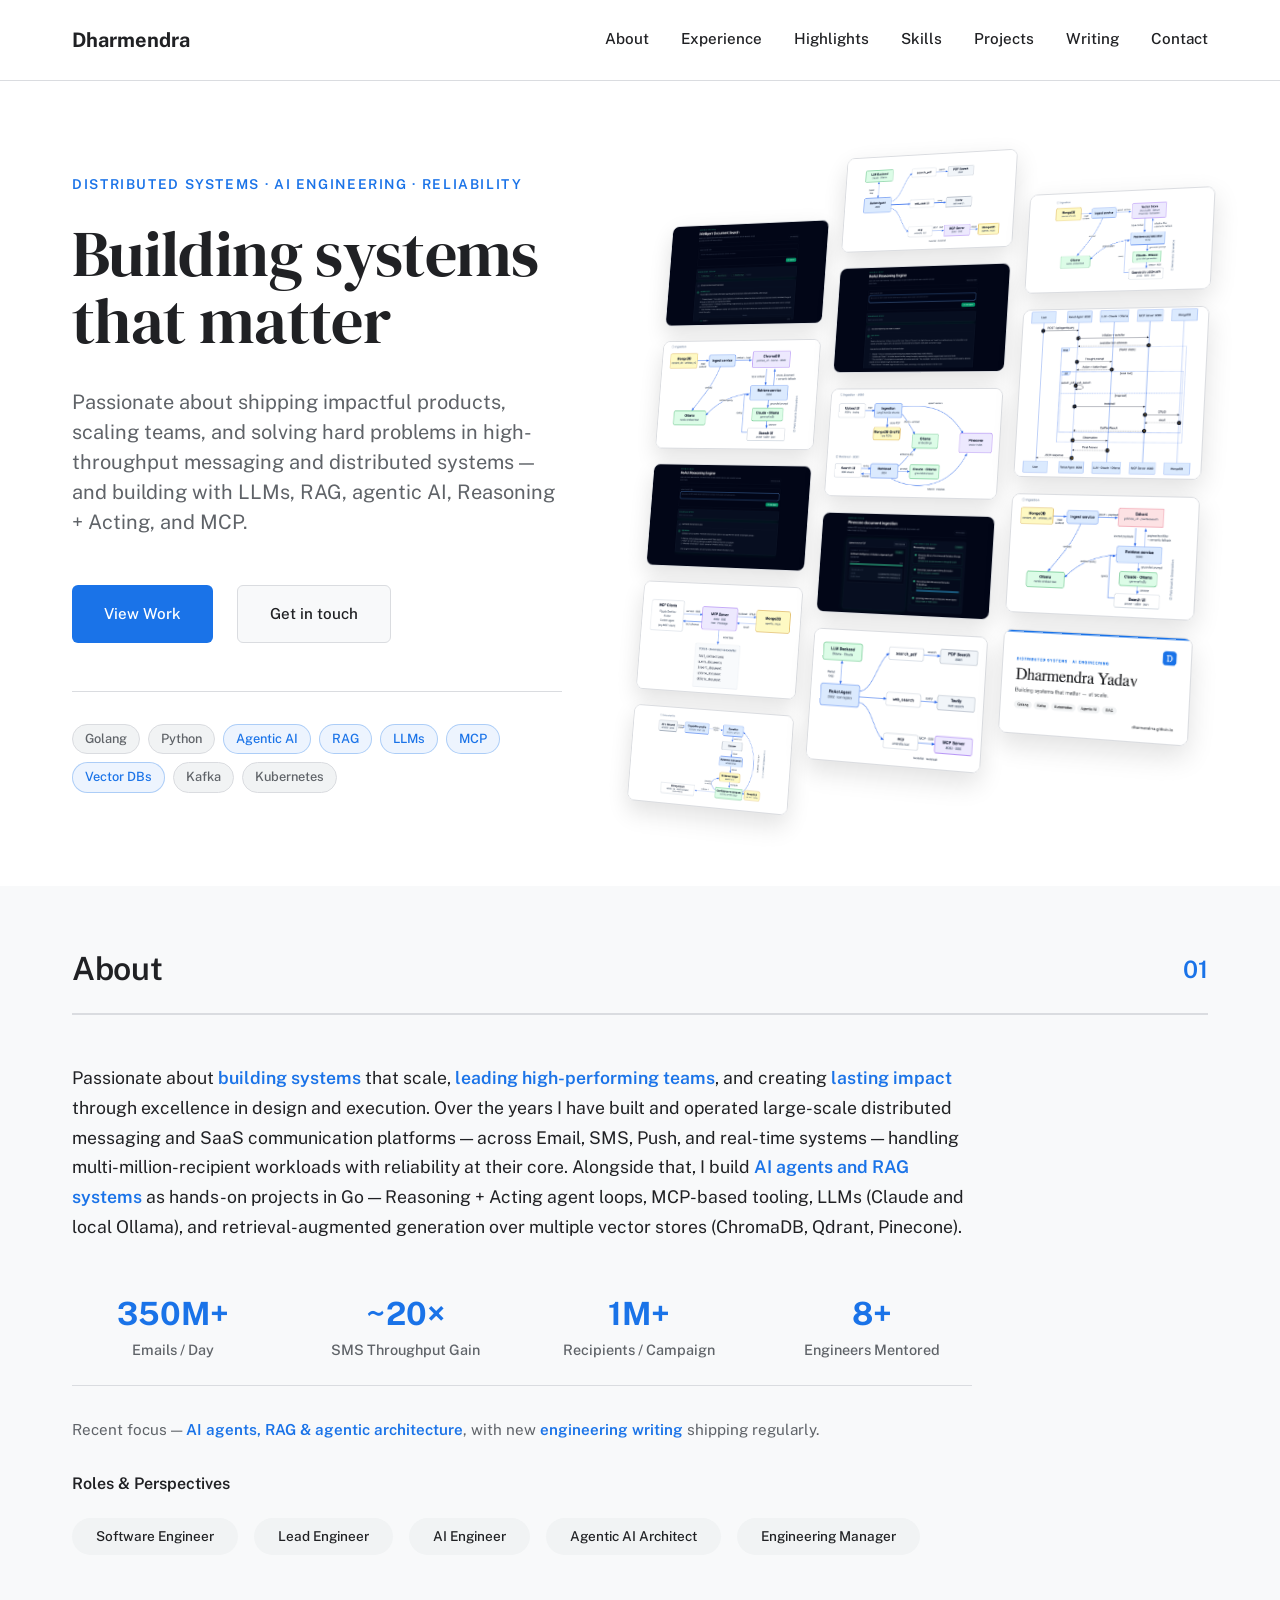
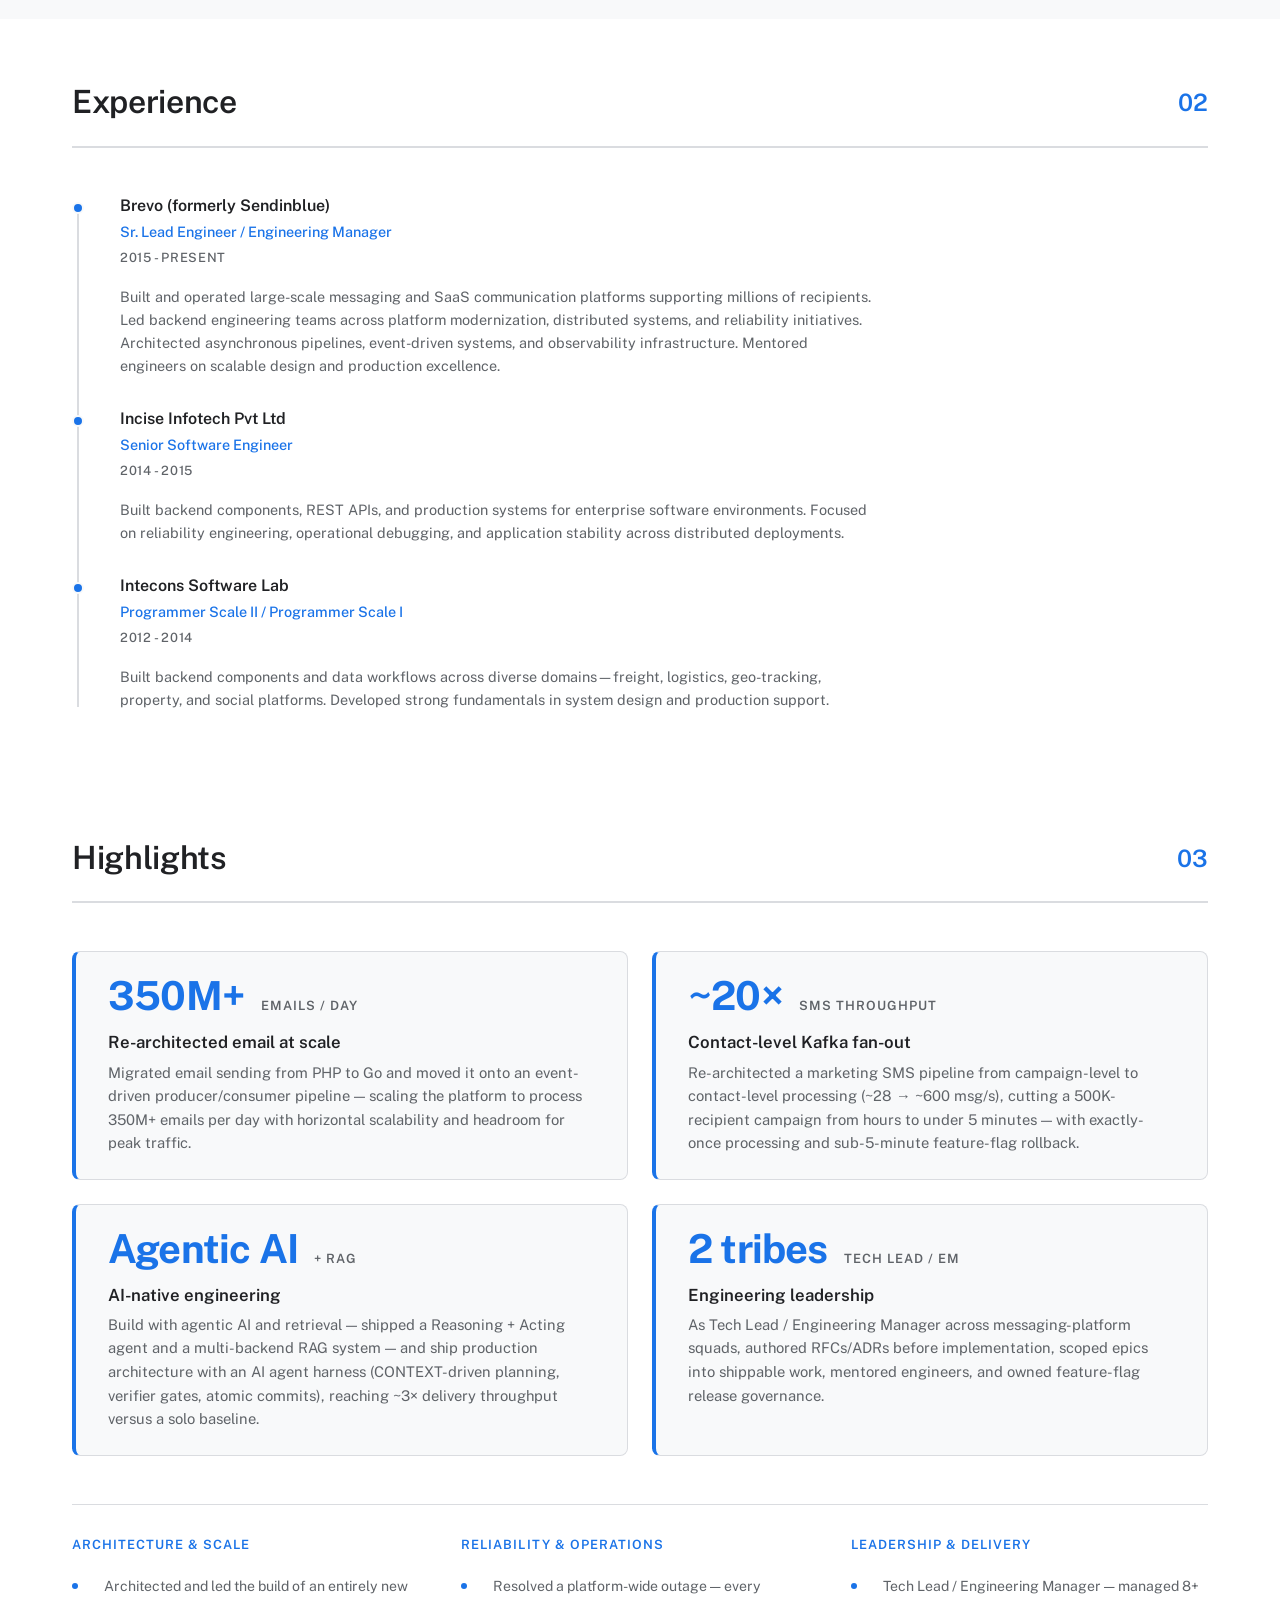
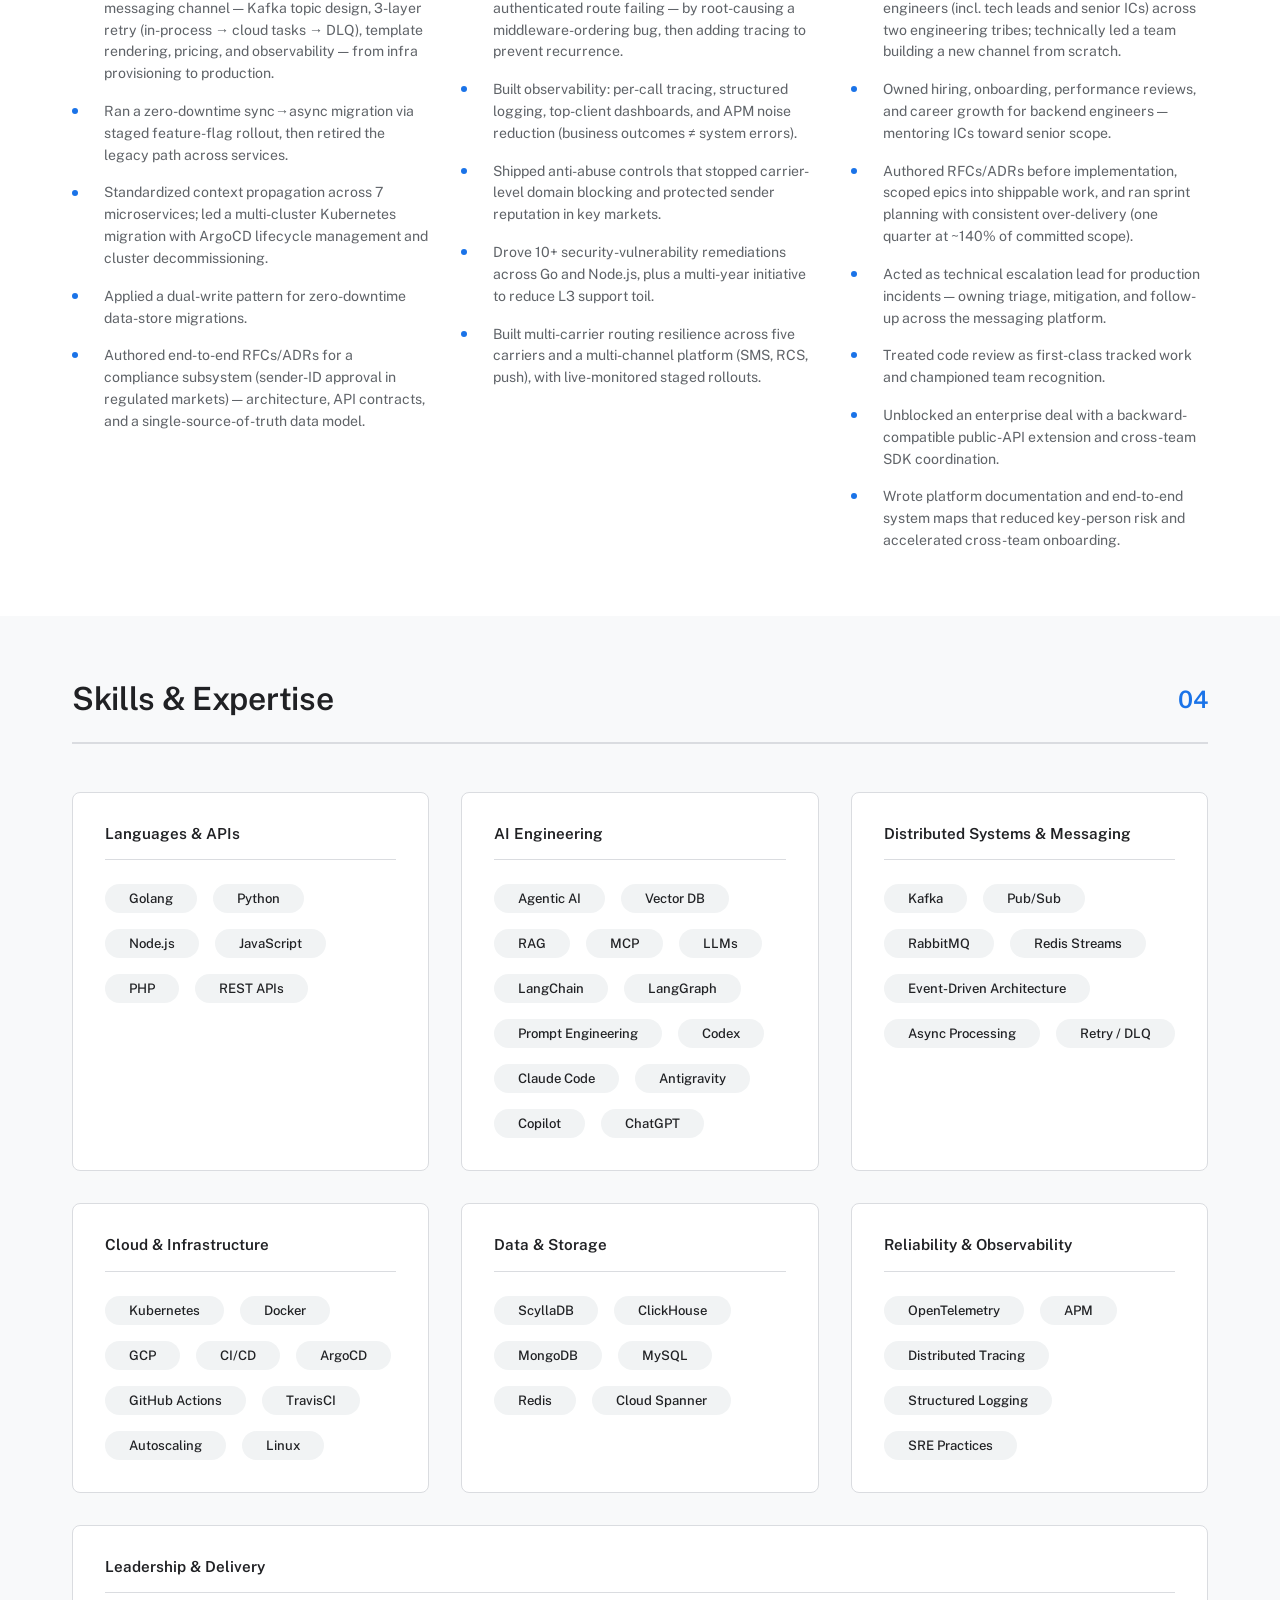
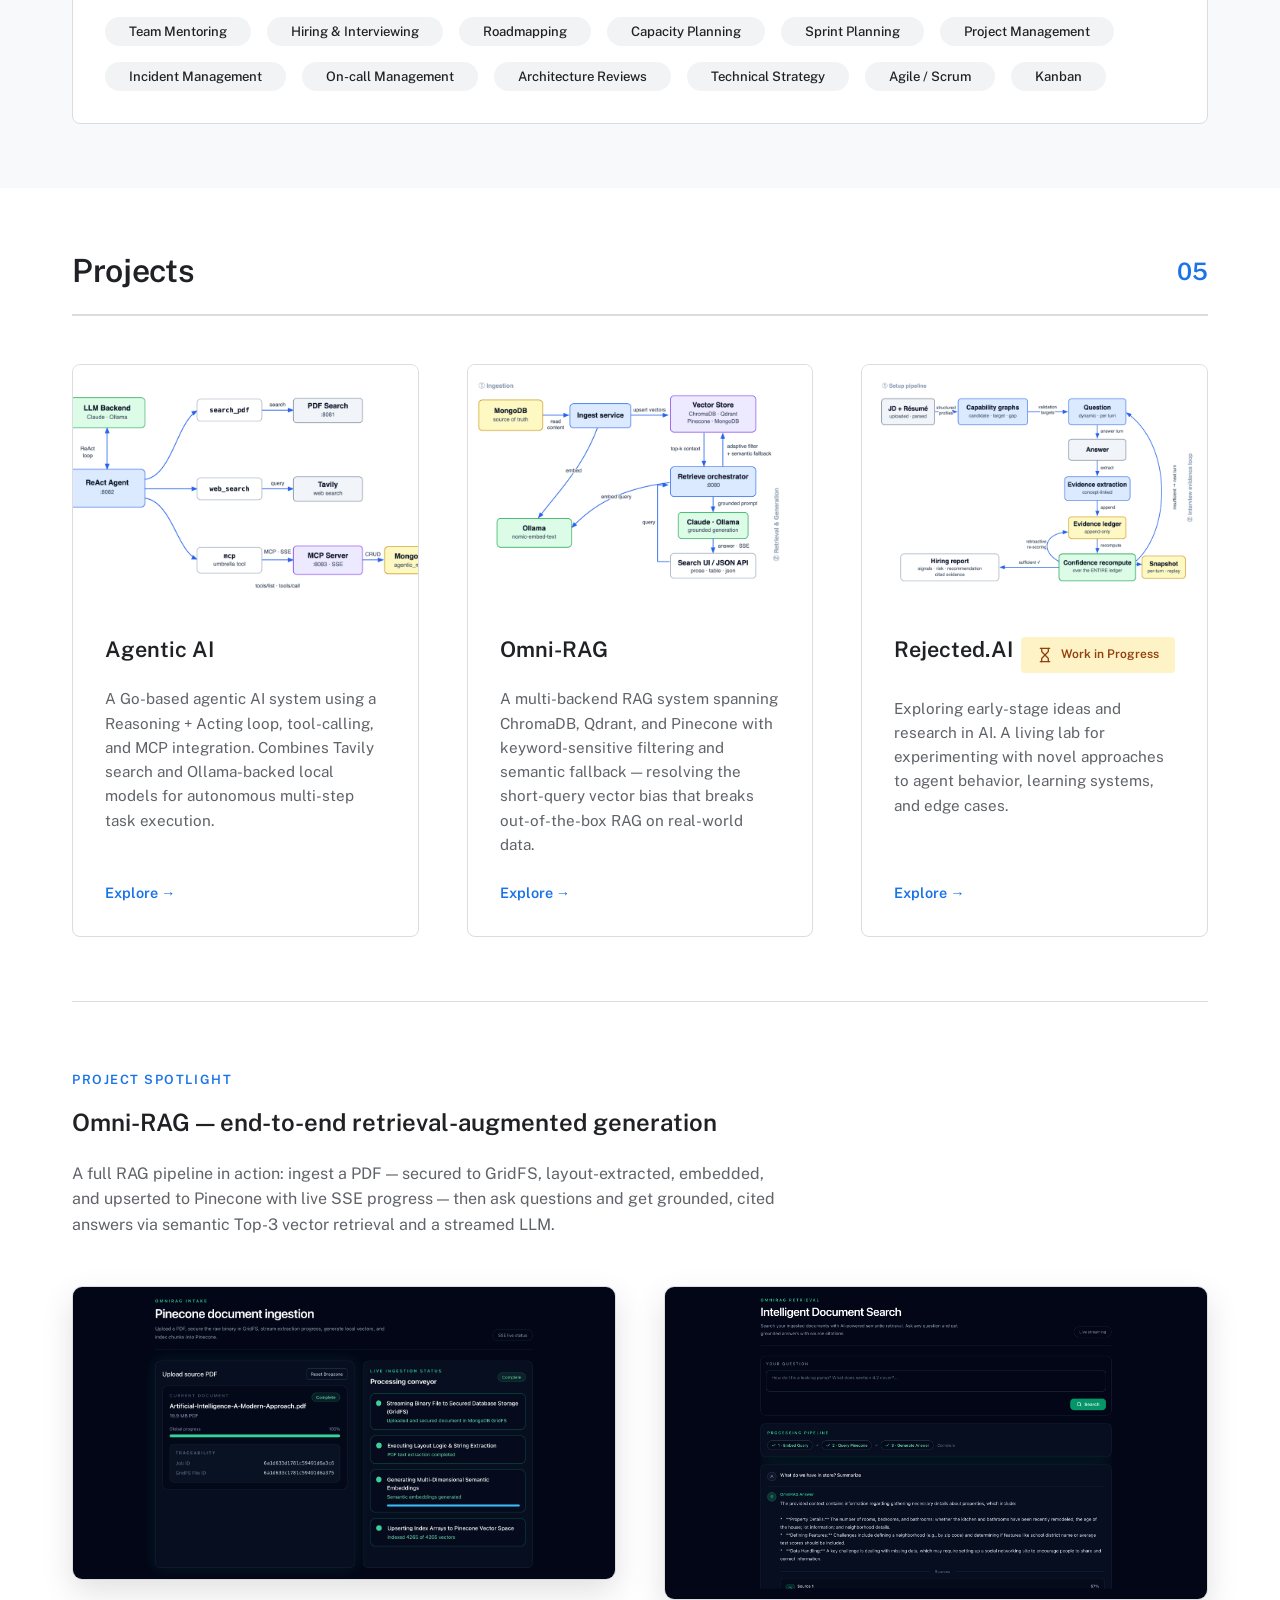
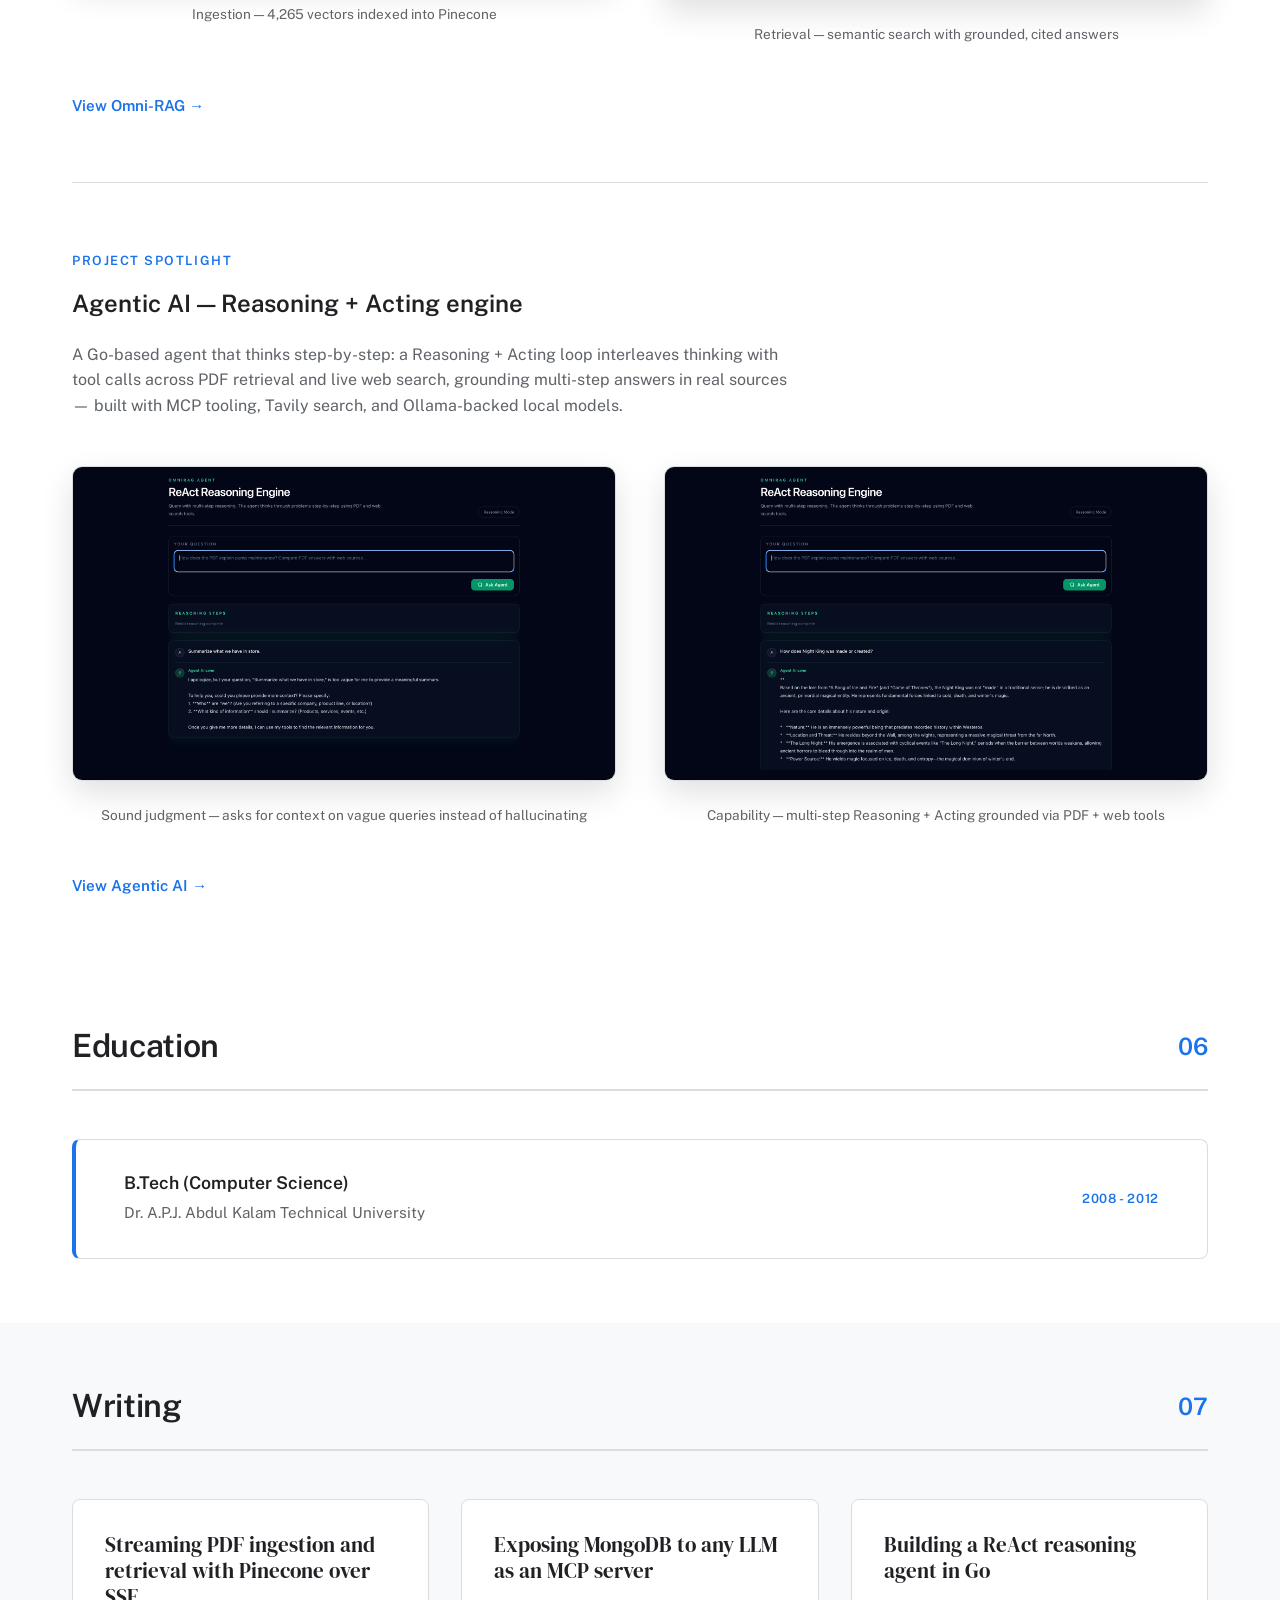
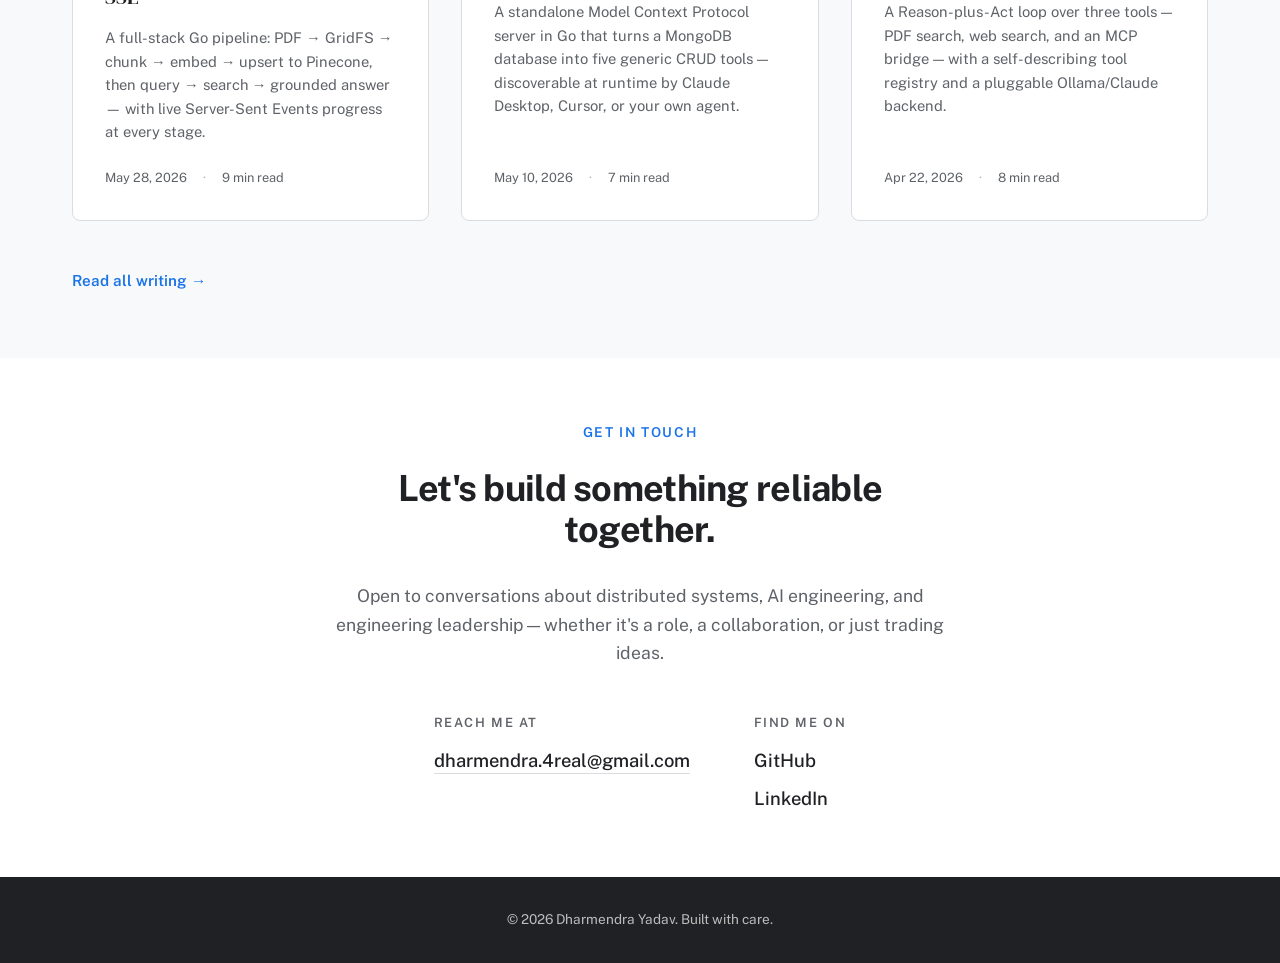
==== commit b051b5c5: "Add Antigravity chip; reorder AI Engineering chips to keep 6 rows Co-Authored-By: Claude Fable 5 <no" ====
--- a/index.html
+++ b/index.html
@@ -303,15 +303,16 @@
                             <h4 class="skill-category__title">AI Engineering</h4>
                             <div class="skill-chips">
                                 <span class="chip">Agentic AI</span>
+                                <span class="chip">Vector DB</span>
                                 <span class="chip">RAG</span>
+                                <span class="chip">MCP</span>
+                                <span class="chip">LLMs</span>
                                 <span class="chip">LangChain</span>
                                 <span class="chip">LangGraph</span>
-                                <span class="chip">MCP</span>
-                                <span class="chip">Vector DB</span>
-                                <span class="chip">LLMs</span>
                                 <span class="chip">Prompt Engineering</span>
+                                <span class="chip">Codex</span>
                                 <span class="chip">Claude Code</span>
-                                <span class="chip">Codex</span>
+                                <span class="chip">Antigravity</span>
                                 <span class="chip">Copilot</span>
                                 <span class="chip">ChatGPT</span>
                             </div>
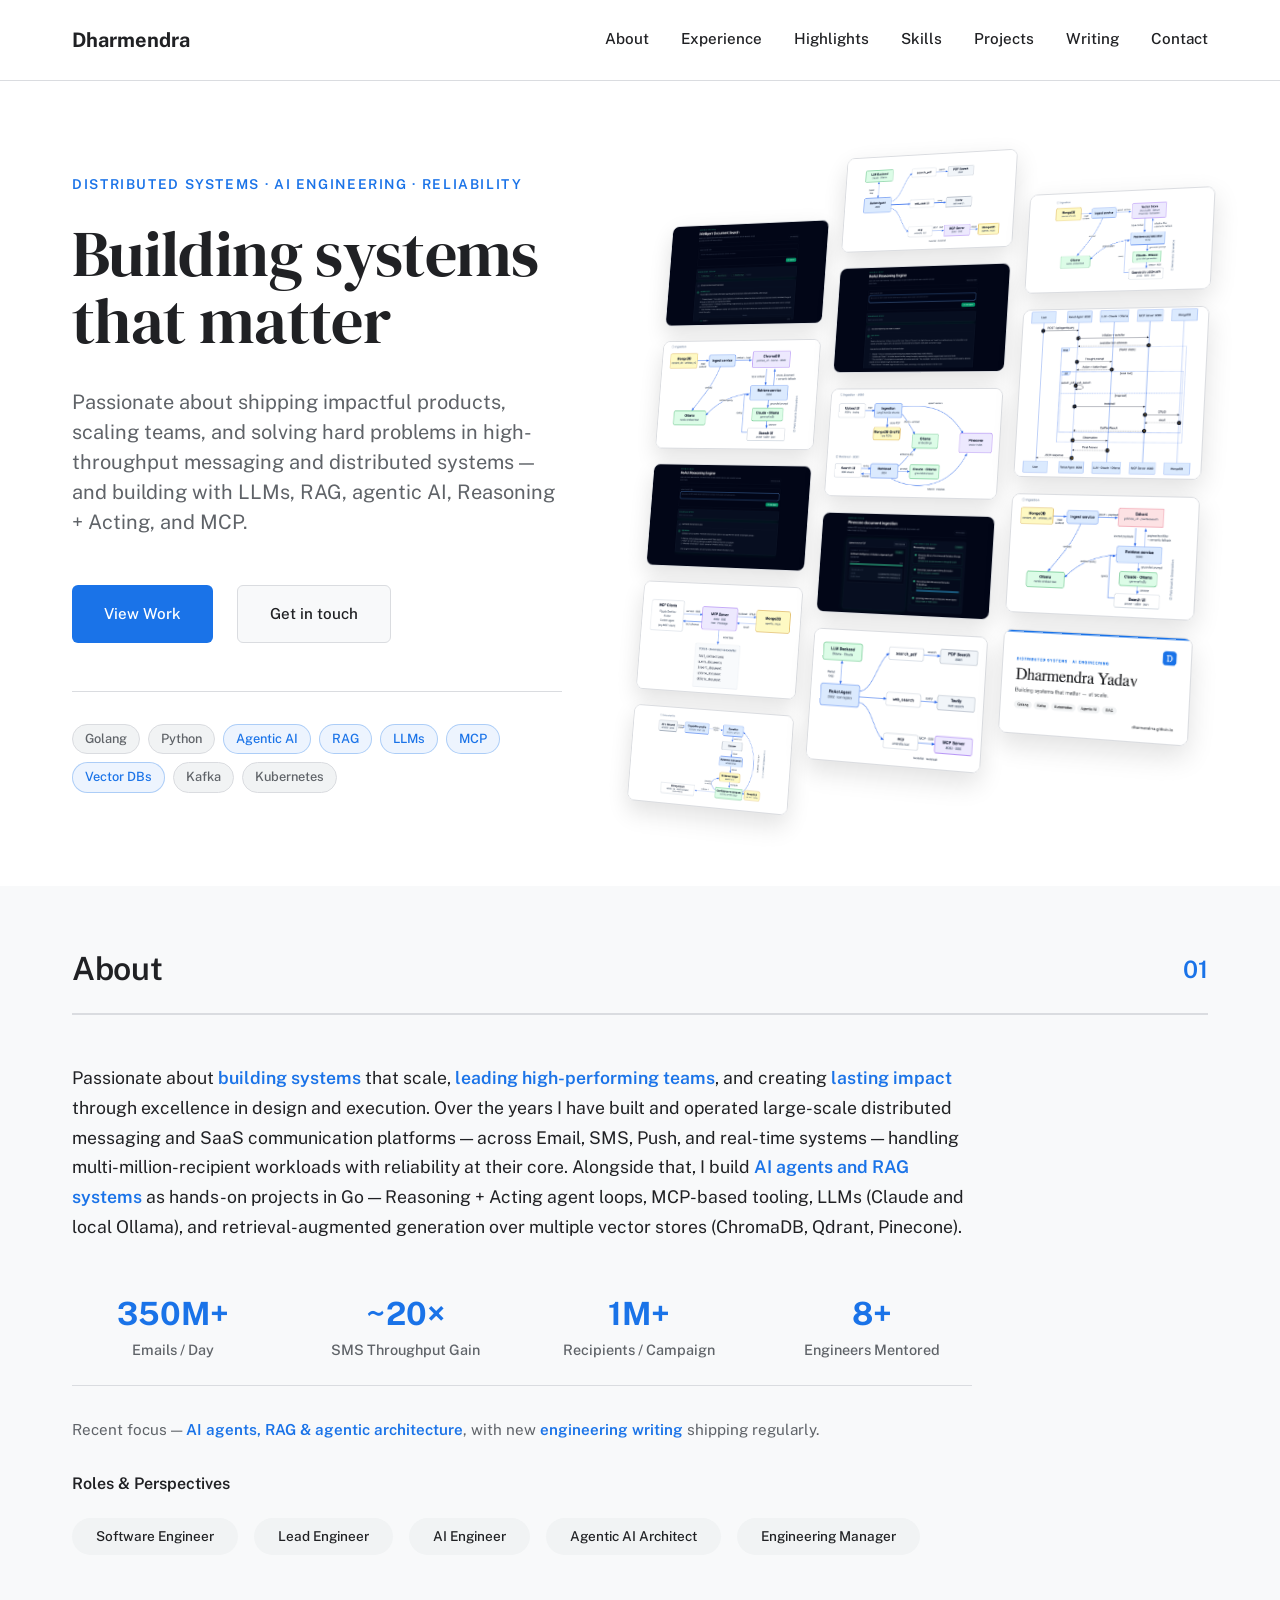
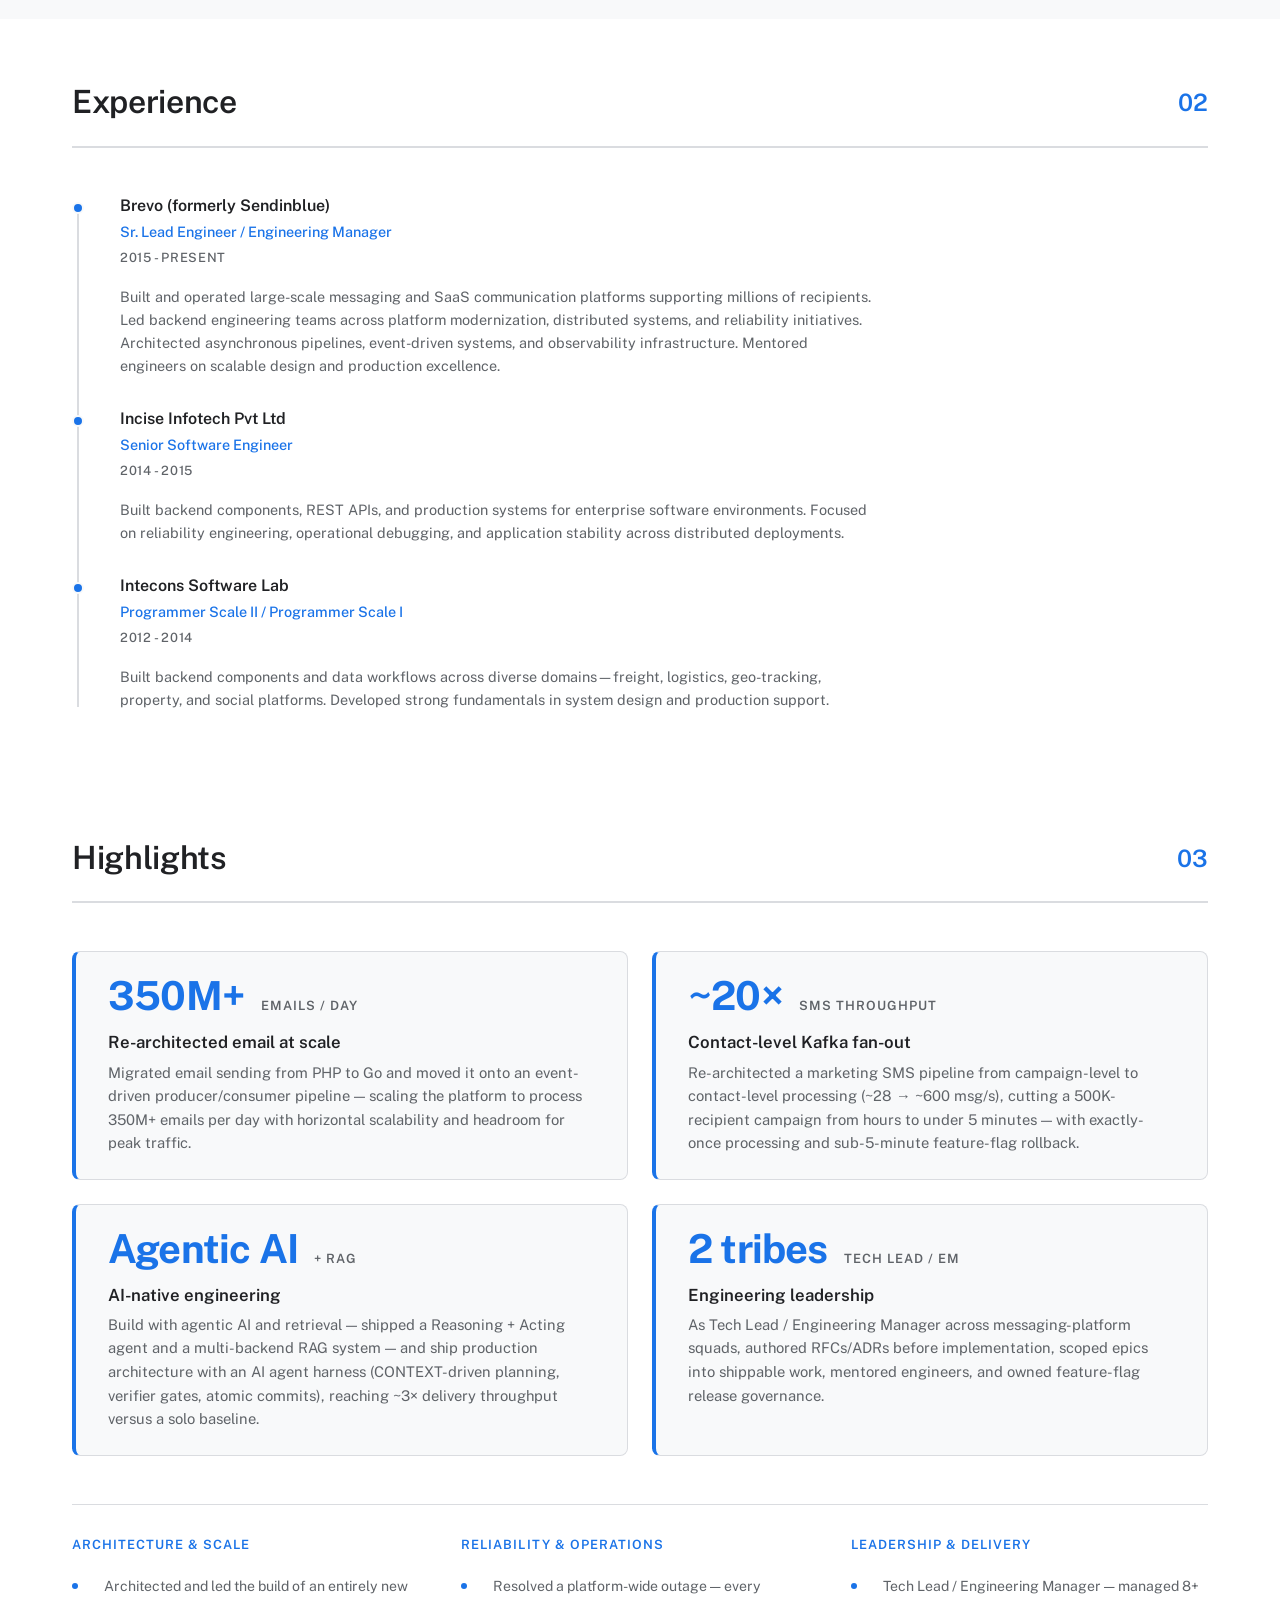
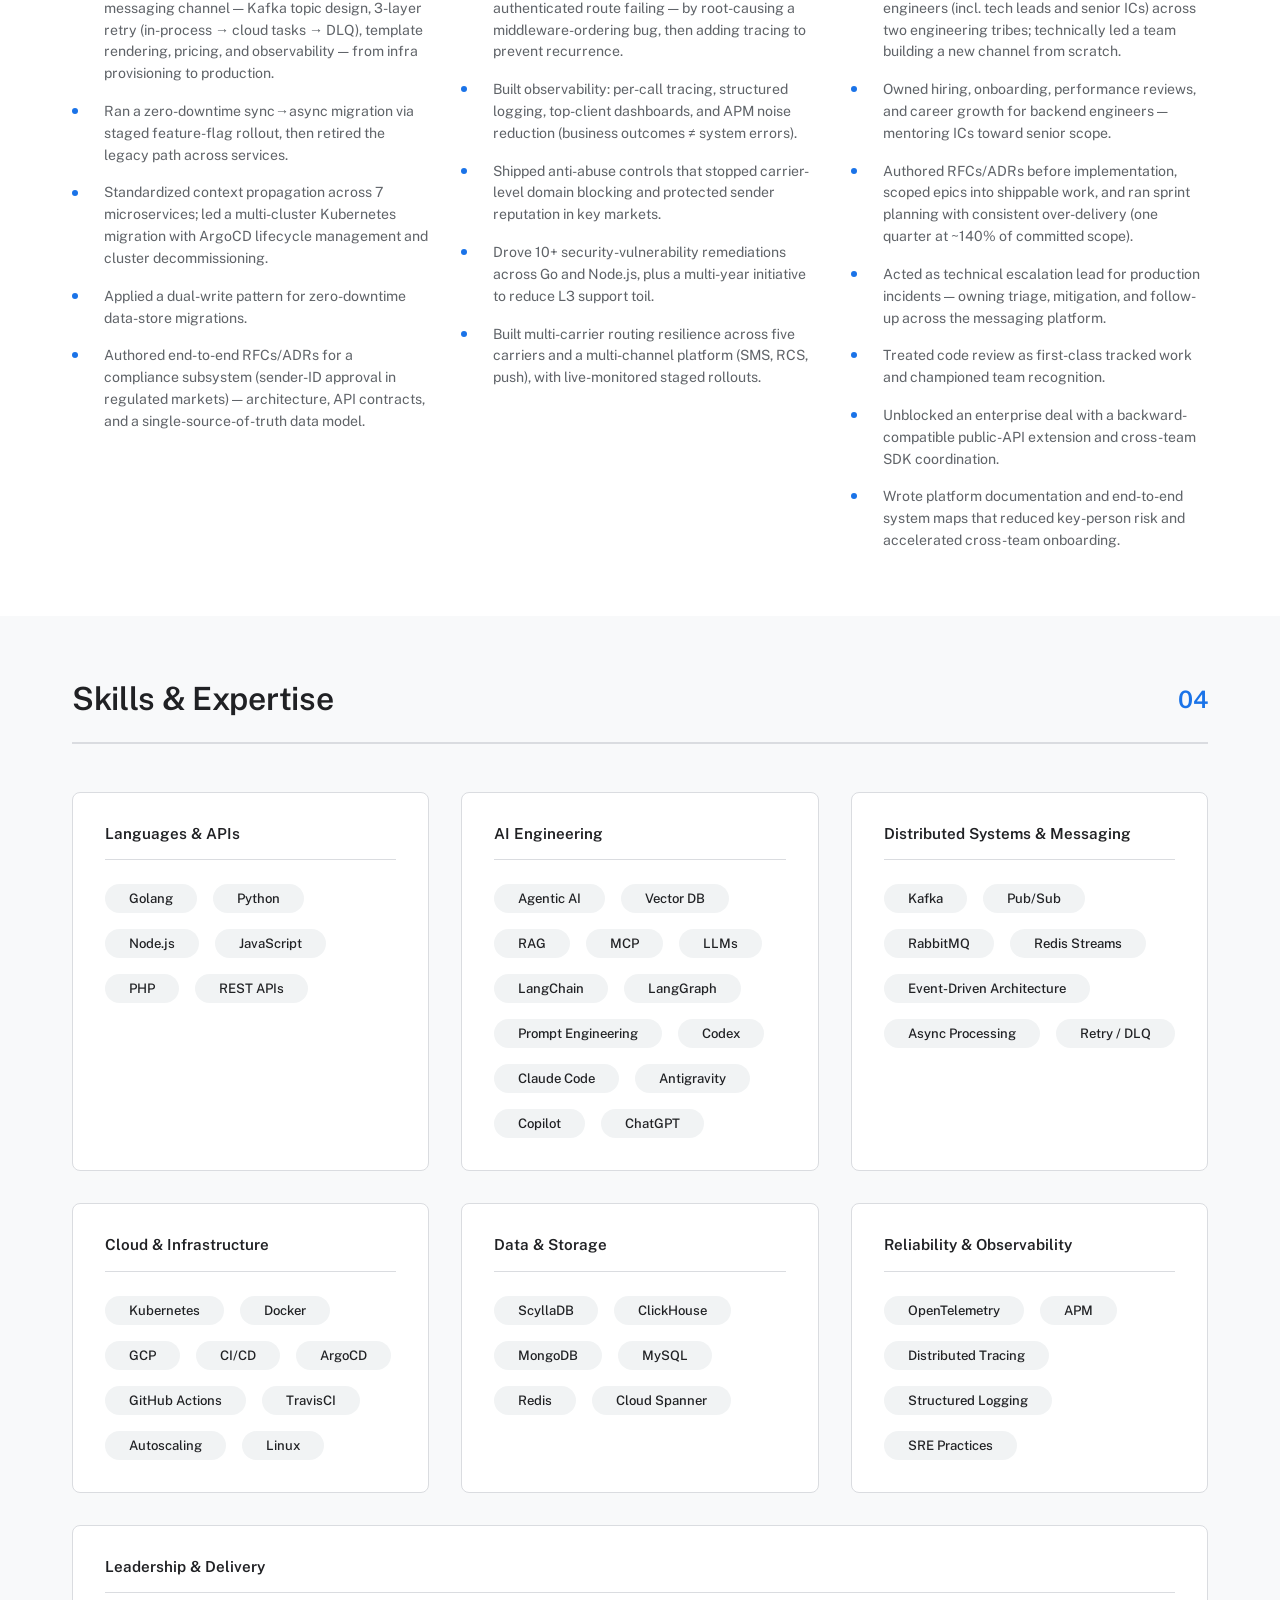
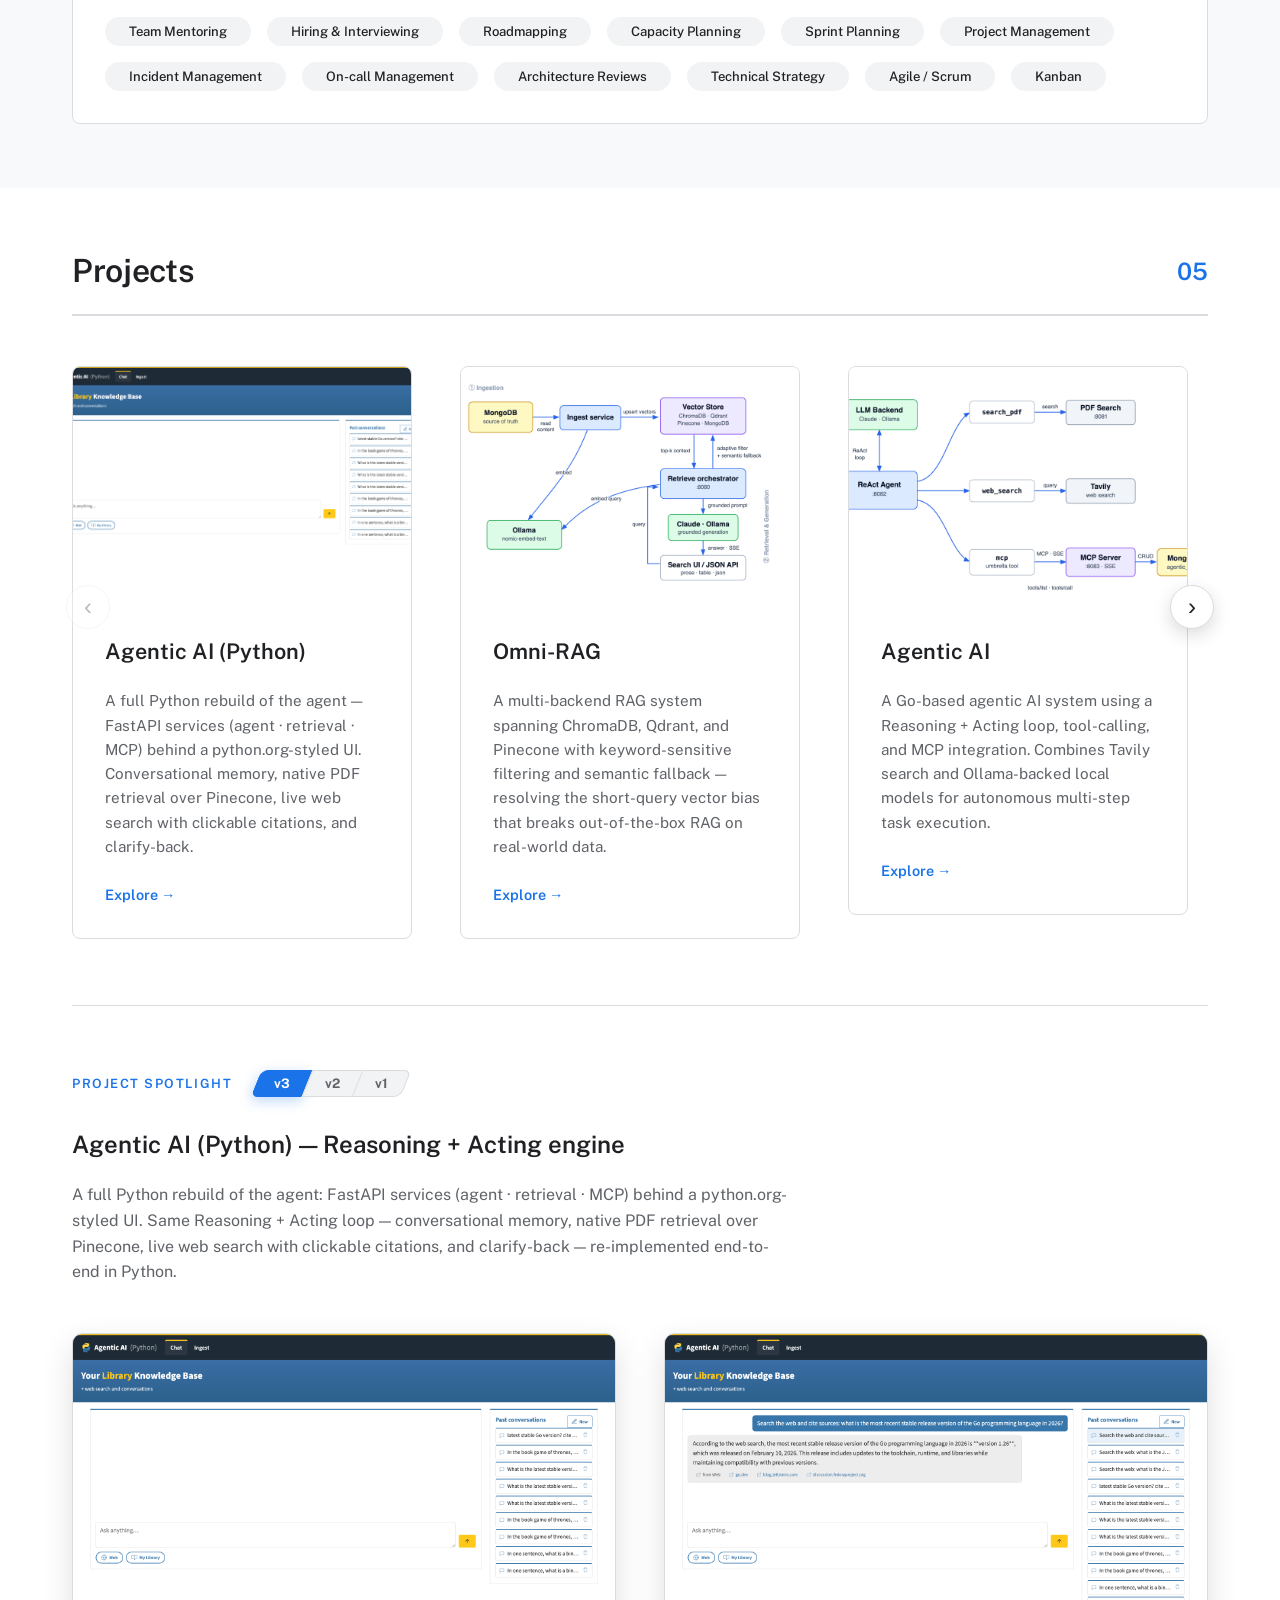
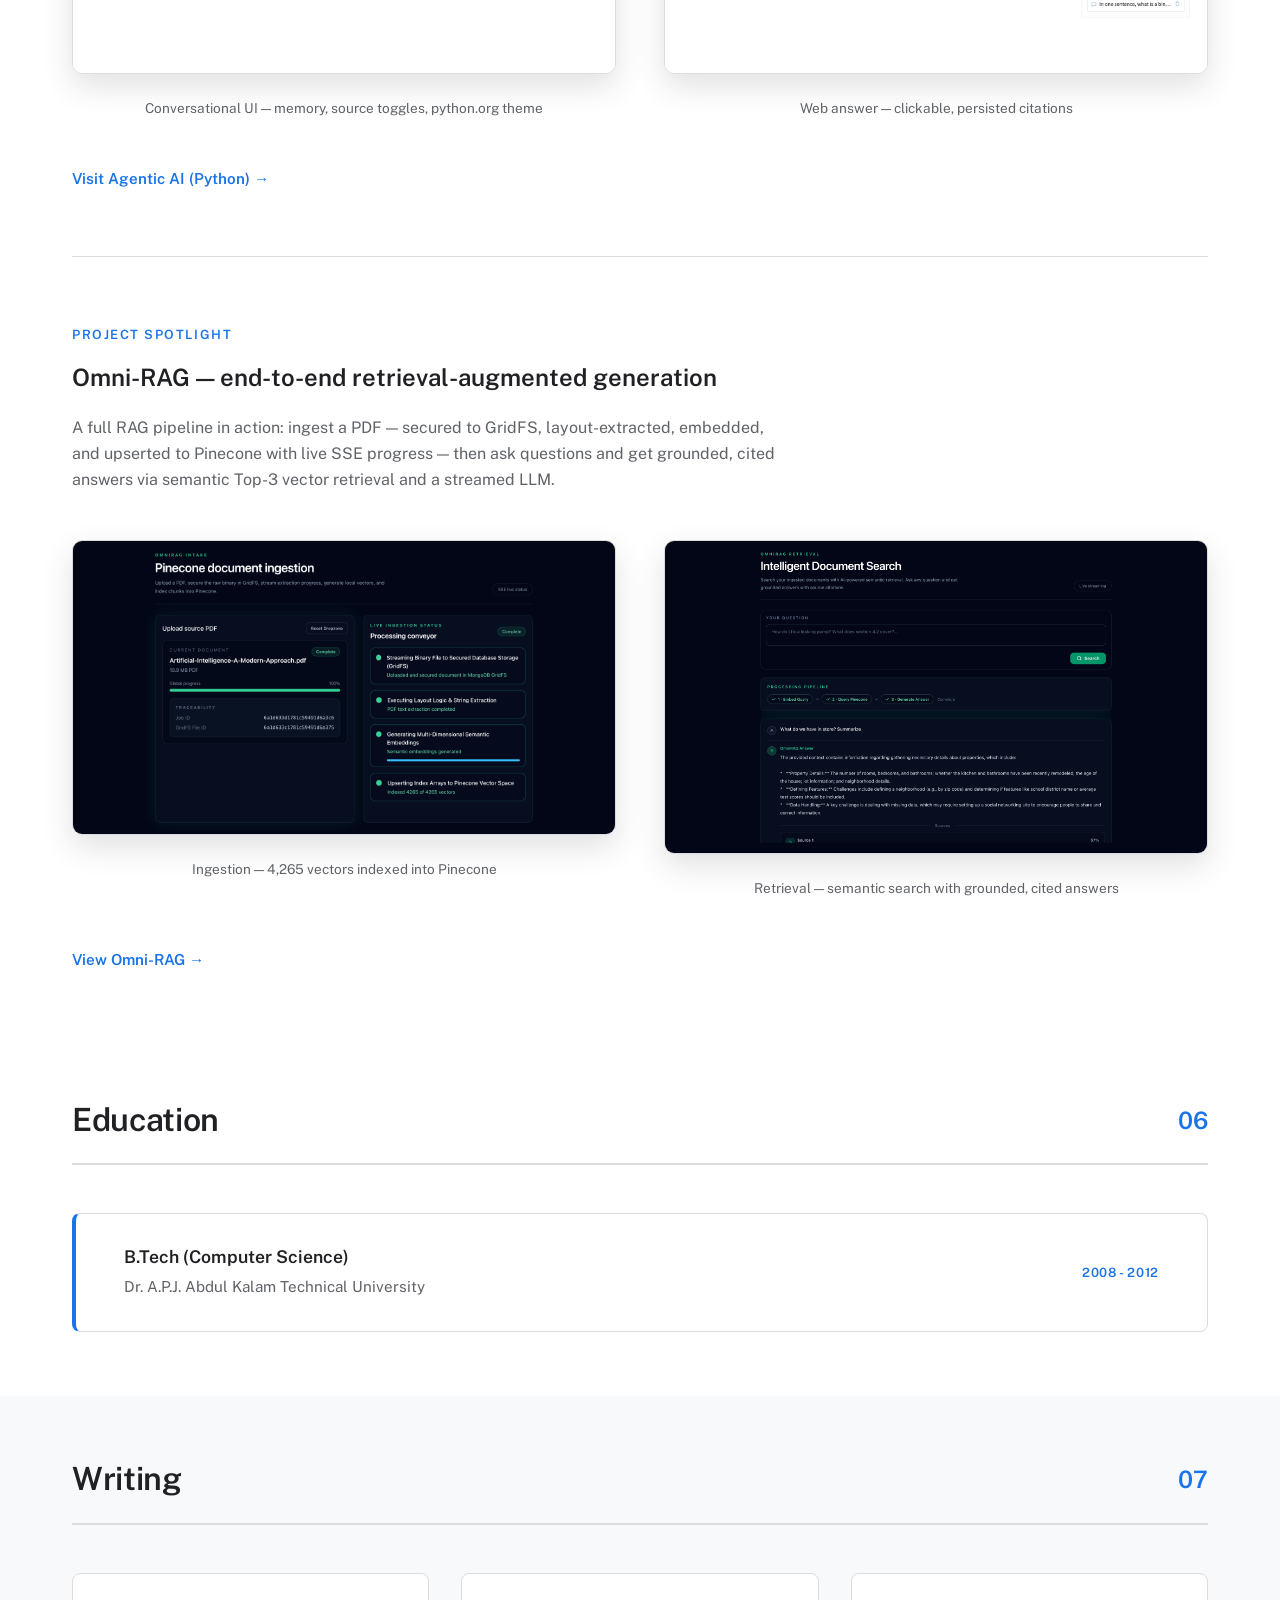
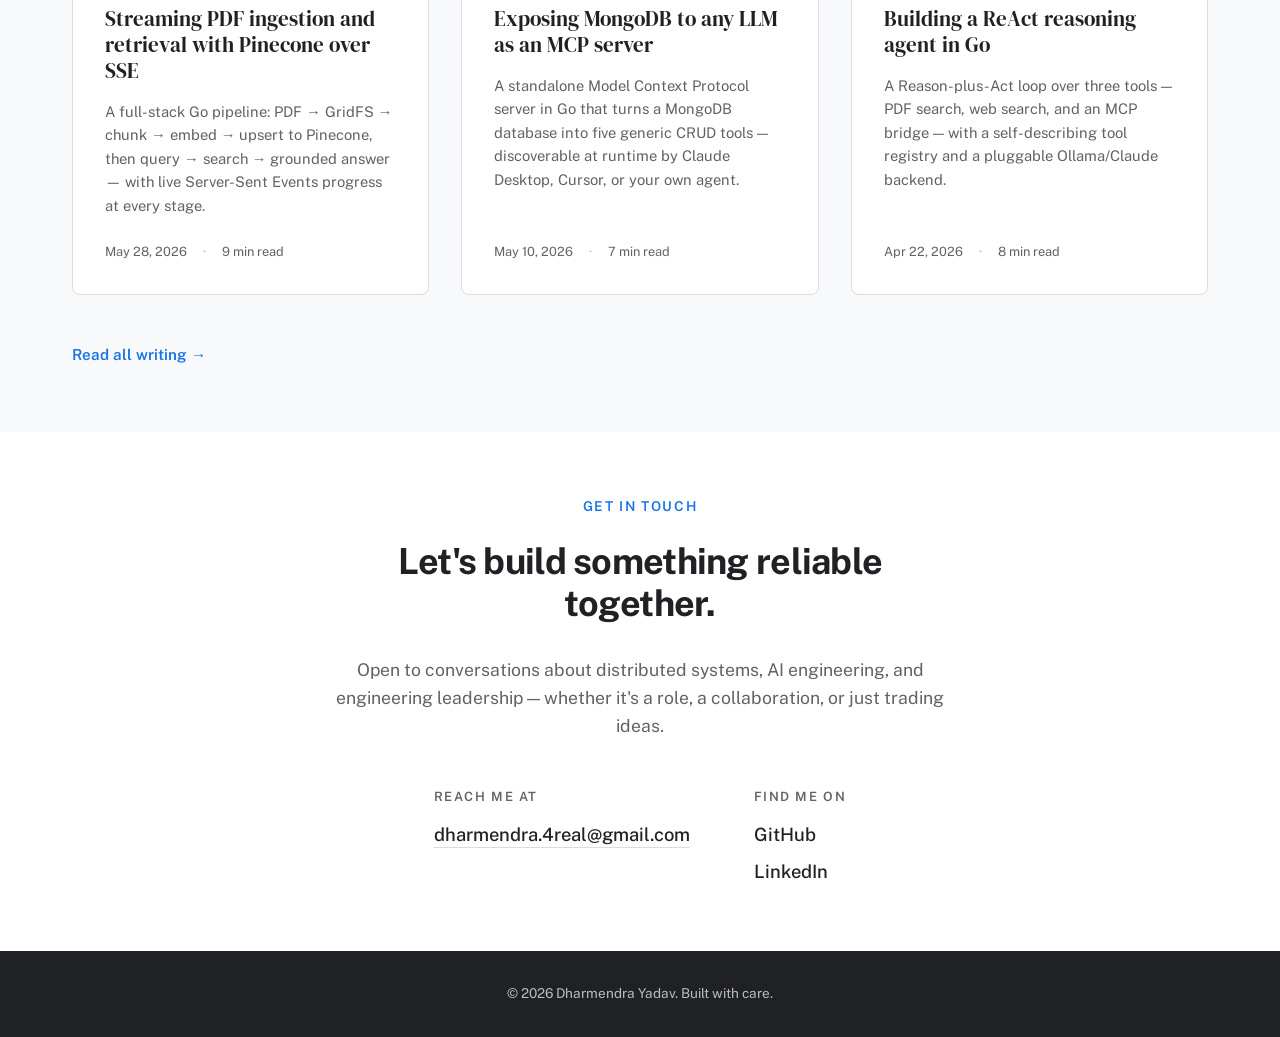
==== commit 3e832b8f: "Add versioned v3/v2/v1 tabs to Project Spotlight and horizontal carousel for 4th project card" ====
--- a/index.html
+++ b/index.html
@@ -28,7 +28,7 @@
     <meta name="twitter:description" content="Building large-scale distributed messaging platforms — plus hands-on AI agent and RAG projects.">
     <meta name="twitter:image" content="https://dharmendrra.github.io/images/og-cover.png">
 
-    <link rel="stylesheet" href="css/portfolio.css?v=3b97ffed">
+    <link rel="stylesheet" href="css/portfolio.css?v=46efa825">
     <link rel="preconnect" href="https://fonts.googleapis.com">
     <link rel="preconnect" href="https://fonts.gstatic.com" crossorigin>
     <link href="https://fonts.googleapis.com/css2?family=DM+Serif+Display&family=Public+Sans:ital,wght@0,300;0,400;0,500;0,600;0,700;1,400&display=swap" rel="stylesheet">
@@ -397,7 +397,37 @@
                         <h2 class="section-title">Projects</h2>
                         <span class="section-number">05</span>
                     </div>
-                    <div class="projects-grid">
+                    <div class="projects-carousel">
+                        <button type="button" class="pc-arrow pc-prev" aria-label="Scroll to previous projects" hidden>&lsaquo;</button>
+                        <div class="projects-grid">
+                        <!-- Agentic AI (Python) -->
+                        <a href="https://dharmendrra.github.io/agentic-ai-py/" class="project-card">
+                            <div class="project-image">
+                                <img src="images/agentic-v3-chat.png" alt="Agentic AI (Python) conversational UI">
+                            </div>
+                            <div class="project-content">
+                                <div class="project-header">
+                                    <h3>Agentic AI (Python)</h3>
+                                </div>
+                                <p class="project-description">A full Python rebuild of the agent — FastAPI services (agent · retrieval · MCP) behind a python.org-styled UI. Conversational memory, native PDF retrieval over Pinecone, live web search with clickable citations, and clarify-back.</p>
+                                <div class="project-link">Explore →</div>
+                            </div>
+                        </a>
+
+                        <!-- Omni RAG -->
+                        <a href="https://dharmendrra.github.io/Omni-RAG/" class="project-card">
+                            <div class="project-image">
+                                <img src="images/omni-rag.png" alt="Omni-RAG Architecture">
+                            </div>
+                            <div class="project-content">
+                                <div class="project-header">
+                                    <h3>Omni-RAG</h3>
+                                </div>
+                                <p class="project-description">A multi-backend RAG system spanning ChromaDB, Qdrant, and Pinecone with keyword-sensitive filtering and semantic fallback — resolving the short-query vector bias that breaks out-of-the-box RAG on real-world data.</p>
+                                <div class="project-link">Explore →</div>
+                            </div>
+                        </a>
+
                         <!-- Agentic AI -->
                         <a href="https://dharmendrra.github.io/agentic-ai/" class="project-card">
                             <div class="project-image">
@@ -408,20 +438,6 @@
                                     <h3>Agentic AI</h3>
                                 </div>
                                 <p class="project-description">A Go-based agentic AI system using a Reasoning + Acting loop, tool-calling, and MCP integration. Combines Tavily search and Ollama-backed local models for autonomous multi-step task execution.</p>
-                                <div class="project-link">Explore →</div>
-                            </div>
-                        </a>
-
-                        <!-- Omni RAG -->
-                        <a href="https://dharmendrra.github.io/Omni-RAG/" class="project-card">
-                            <div class="project-image">
-                                <img src="images/omni-rag.png" alt="Omni-RAG Architecture">
-                            </div>
-                            <div class="project-content">
-                                <div class="project-header">
-                                    <h3>Omni-RAG</h3>
-                                </div>
-                                <p class="project-description">A multi-backend RAG system spanning ChromaDB, Qdrant, and Pinecone with keyword-sensitive filtering and semantic fallback — resolving the short-query vector bias that breaks out-of-the-box RAG on real-world data.</p>
                                 <div class="project-link">Explore →</div>
                             </div>
                         </a>
@@ -448,6 +464,77 @@
                                 <div class="project-link">Explore →</div>
                             </div>
                         </a>
+                        </div>
+                        <button type="button" class="pc-arrow pc-next" aria-label="Scroll to next projects" hidden>&rsaquo;</button>
+                    </div>
+
+                    <!-- Project Spotlight: Agentic AI (versioned: v3 Python · v2/v1 Go) -->
+                    <div class="spotlight spotlight--versioned" id="agentic-spotlight">
+                        <div class="spotlight-eyebrow-row">
+                            <span class="spotlight-eyebrow">Project Spotlight</span>
+                            <div class="version-tabs" role="tablist" aria-label="Agentic AI versions">
+                                <button class="vtab is-active" data-ver="v3" role="tab" aria-selected="true"><span>v3</span></button>
+                                <button class="vtab" data-ver="v2" role="tab" aria-selected="false"><span>v2</span></button>
+                                <button class="vtab" data-ver="v1" role="tab" aria-selected="false"><span>v1</span></button>
+                            </div>
+                        </div>
+
+                        <!-- v3 — Python rebuild (default) -->
+                        <div class="vpanel is-active" data-panel="v3" role="tabpanel">
+                            <div class="spotlight-head">
+                                <h3 class="spotlight-title">Agentic AI (Python) — Reasoning + Acting engine</h3>
+                                <p class="spotlight-lead">A full Python rebuild of the agent: FastAPI services (agent · retrieval · MCP) behind a python.org-styled UI. Same Reasoning + Acting loop — conversational memory, native PDF retrieval over Pinecone, live web search with clickable citations, and clarify-back — re-implemented end-to-end in Python.</p>
+                            </div>
+                            <div class="spotlight-shots">
+                                <figure class="spotlight-figure">
+                                    <img src="images/agentic-v3-chat.png" alt="Agentic AI Python — conversational chat UI with source toggles and python.org theme">
+                                    <figcaption>Conversational UI — memory, source toggles, python.org theme</figcaption>
+                                </figure>
+                                <figure class="spotlight-figure">
+                                    <img src="images/agentic-v3-web.png" alt="Agentic AI Python — answer with clickable, persisted web citations">
+                                    <figcaption>Web answer — clickable, persisted citations</figcaption>
+                                </figure>
+                            </div>
+                            <a href="https://dharmendrra.github.io/agentic-ai-py/" class="spotlight-cta">Visit Agentic AI (Python) →</a>
+                        </div>
+
+                        <!-- v2 — Go, Your Library Knowledge Base -->
+                        <div class="vpanel" data-panel="v2" role="tabpanel">
+                            <div class="spotlight-head">
+                                <h3 class="spotlight-title">Agentic AI (Go) v2 — Your Library Knowledge Base</h3>
+                                <p class="spotlight-lead">The agent grew a memory and a library: conversational retrieval with per-source provenance, native PDF search over Pinecone with a books catalog and clarify-back, live web search with clickable citations that persist, and PDF ingestion — all behind Web / My Library toggles.</p>
+                            </div>
+                            <div class="spotlight-shots">
+                                <figure class="spotlight-figure">
+                                    <img src="images/agentic-v2-library.png" alt="Agentic AI Go v2 — library-grounded answer citing My Library PDFs">
+                                    <figcaption>Library-grounded — answers cite your PDFs (My Library)</figcaption>
+                                </figure>
+                                <figure class="spotlight-figure">
+                                    <img src="images/agentic-v2-web.png" alt="Agentic AI Go v2 — web answer with clickable, persisted citations">
+                                    <figcaption>Web answer — clickable, persisted citations</figcaption>
+                                </figure>
+                            </div>
+                            <a href="https://dharmendrra.github.io/agentic-ai/v2/" class="spotlight-cta">View Agentic AI v2 →</a>
+                        </div>
+
+                        <!-- v1 — Go, original Reasoning + Acting engine -->
+                        <div class="vpanel" data-panel="v1" role="tabpanel">
+                            <div class="spotlight-head">
+                                <h3 class="spotlight-title">Agentic AI (Go) v1 — Reasoning + Acting engine</h3>
+                                <p class="spotlight-lead">A Go-based agent that thinks step-by-step: a Reasoning + Acting loop interleaves thinking with tool calls across PDF retrieval and live web search, grounding multi-step answers in real sources — built with MCP tooling, Tavily search, and Ollama-backed local models.</p>
+                            </div>
+                            <div class="spotlight-shots">
+                                <figure class="spotlight-figure">
+                                    <img src="images/agentic-ai-clarify.png" alt="Agentic AI recognizes a vague query and asks clarifying questions instead of hallucinating">
+                                    <figcaption>Sound judgment — asks for context on vague queries instead of hallucinating</figcaption>
+                                </figure>
+                                <figure class="spotlight-figure">
+                                    <img src="images/agentic-ai-reasoning.png" alt="Agentic AI Reasoning + Acting engine — multi-step reasoned answer grounded in PDF and web sources">
+                                    <figcaption>Capability — multi-step Reasoning + Acting grounded via PDF + web tools</figcaption>
+                                </figure>
+                            </div>
+                            <a href="https://dharmendrra.github.io/agentic-ai/v1/" class="spotlight-cta">View Agentic AI v1 →</a>
+                        </div>
                     </div>
 
                     <!-- Project Spotlight: Omni-RAG end-to-end RAG -->
@@ -469,26 +556,6 @@
                         </div>
                         <a href="https://dharmendrra.github.io/Omni-RAG/" class="spotlight-cta">View Omni-RAG →</a>
                     </div>
-
-                    <!-- Project Spotlight: Agentic AI -->
-                    <div class="spotlight">
-                        <div class="spotlight-head">
-                            <span class="spotlight-eyebrow">Project Spotlight</span>
-                            <h3 class="spotlight-title">Agentic AI — Reasoning + Acting engine</h3>
-                            <p class="spotlight-lead">A Go-based agent that thinks step-by-step: a Reasoning + Acting loop interleaves thinking with tool calls across PDF retrieval and live web search, grounding multi-step answers in real sources — built with MCP tooling, Tavily search, and Ollama-backed local models.</p>
-                        </div>
-                        <div class="spotlight-shots">
-                            <figure class="spotlight-figure">
-                                <img src="images/agentic-ai-clarify.png" alt="Agentic AI recognizes a vague query and asks clarifying questions instead of hallucinating">
-                                <figcaption>Sound judgment — asks for context on vague queries instead of hallucinating</figcaption>
-                            </figure>
-                            <figure class="spotlight-figure">
-                                <img src="images/agentic-ai-reasoning.png" alt="Agentic AI Reasoning + Acting engine — multi-step reasoned answer grounded in PDF and web sources">
-                                <figcaption>Capability — multi-step Reasoning + Acting grounded via PDF + web tools</figcaption>
-                            </figure>
-                        </div>
-                        <a href="https://dharmendrra.github.io/agentic-ai/" class="spotlight-cta">View Agentic AI →</a>
-                    </div>
                 </div>
             </section>
 
@@ -555,7 +622,7 @@
         </footer>
     </div>
 
-    <script src="js/portfolio.js?v=f9b7183e"></script>
+    <script src="js/portfolio.js?v=731fe8a4"></script>
     <script src="js/lightbox.js?v=12e3c63c"></script>
 </body>
 </html>
--- a/css/portfolio.css
+++ b/css/portfolio.css
@@ -890,11 +890,60 @@
     padding: var(--spacing-2xl) 0;
 }
 
+.projects-carousel {
+    position: relative;
+}
+
 .projects-grid {
+    display: flex;
+    gap: var(--spacing-xl);
+    overflow-x: auto;
+    scroll-behavior: smooth;
+    scroll-snap-type: x proximity;
+    -webkit-overflow-scrolling: touch;
+    scrollbar-width: none;
+    padding: 2px;
+}
+
+.projects-grid::-webkit-scrollbar { display: none; }
+
+/* each card a fixed width so the row scrolls horizontally when they overflow */
+.projects-grid > .project-card {
+    flex: 0 0 340px;
+    scroll-snap-align: start;
+}
+
+.pc-arrow {
+    position: absolute;
+    top: 42%;
+    transform: translateY(-50%);
+    z-index: 3;
+    width: 44px;
+    height: 44px;
+    border-radius: 50%;
     display: grid;
-    grid-template-columns: repeat(auto-fit, minmax(320px, 1fr));
-    gap: var(--spacing-xl);
-}
+    place-items: center;
+    background: var(--color-bg);
+    color: var(--color-text);
+    border: 1px solid var(--color-border);
+    box-shadow: 0 6px 18px rgba(0, 0, 0, 0.14);
+    font-size: 1.5rem;
+    line-height: 1;
+    cursor: pointer;
+    transition: background var(--transition-fast), color var(--transition-fast),
+        border-color var(--transition-fast), opacity var(--transition-fast);
+}
+
+.pc-arrow:hover {
+    background: var(--color-primary);
+    color: #fff;
+    border-color: var(--color-primary);
+}
+
+.pc-prev { left: -6px; }
+.pc-next { right: -6px; }
+.pc-arrow[hidden] { display: none; }
+.pc-arrow:disabled { opacity: 0.3; cursor: default; box-shadow: none; }
 
 .project-card {
     display: flex;
@@ -1085,11 +1134,73 @@
     transform: translateX(4px);
 }
 
+/* Versioned spotlight — tilted v3/v2/v1 tabs next to the eyebrow */
+.spotlight-eyebrow-row {
+    display: flex;
+    align-items: center;
+    gap: var(--spacing-md);
+    flex-wrap: wrap;
+    margin-bottom: var(--spacing-lg);
+}
+
+.version-tabs {
+    display: inline-flex;
+    align-items: stretch;
+}
+
+.vtab {
+    transform: skewX(-22deg);
+    padding: 0.32rem 1.05rem;
+    border: 1px solid var(--color-border);
+    border-right: none;
+    background: #f1f3f4;
+    color: var(--color-text-secondary);
+    font-family: inherit;
+    font-weight: 700;
+    font-size: 0.82rem;
+    letter-spacing: 0.02em;
+    cursor: pointer;
+    transition: background var(--transition-fast), color var(--transition-fast), border-color var(--transition-fast);
+}
+
+.vtab:first-child { border-radius: 7px 0 0 7px; }
+.vtab:last-child { border-right: 1px solid var(--color-border); border-radius: 0 7px 7px 0; }
+
+/* counter-skew the label so the text stays upright inside the slanted tab */
+.vtab > span { display: inline-block; transform: skewX(22deg); }
+
+.vtab:hover:not(.is-active) {
+    background: #e4e9f2;
+    color: var(--color-text);
+}
+
+.vtab.is-active {
+    background: var(--color-primary);
+    border-color: var(--color-primary);
+    color: #fff;
+    box-shadow: 0 4px 12px rgba(26, 115, 232, 0.28);
+}
+
+.vpanel { display: none; }
+.vpanel.is-active { display: block; animation: vpanel-fade 0.25s ease; }
+
+@keyframes vpanel-fade {
+    from { opacity: 0; transform: translateY(6px); }
+    to   { opacity: 1; transform: translateY(0); }
+}
+
 @media (max-width: 768px) {
     .projects-grid {
-        grid-template-columns: 1fr;
         gap: var(--spacing-lg);
     }
+
+    /* cards take most of the viewport with the next one peeking */
+    .projects-grid > .project-card {
+        flex-basis: 84%;
+    }
+
+    .pc-prev { left: 2px; }
+    .pc-next { right: 2px; }
 
     .projects {
         padding: var(--spacing-xl) 0;
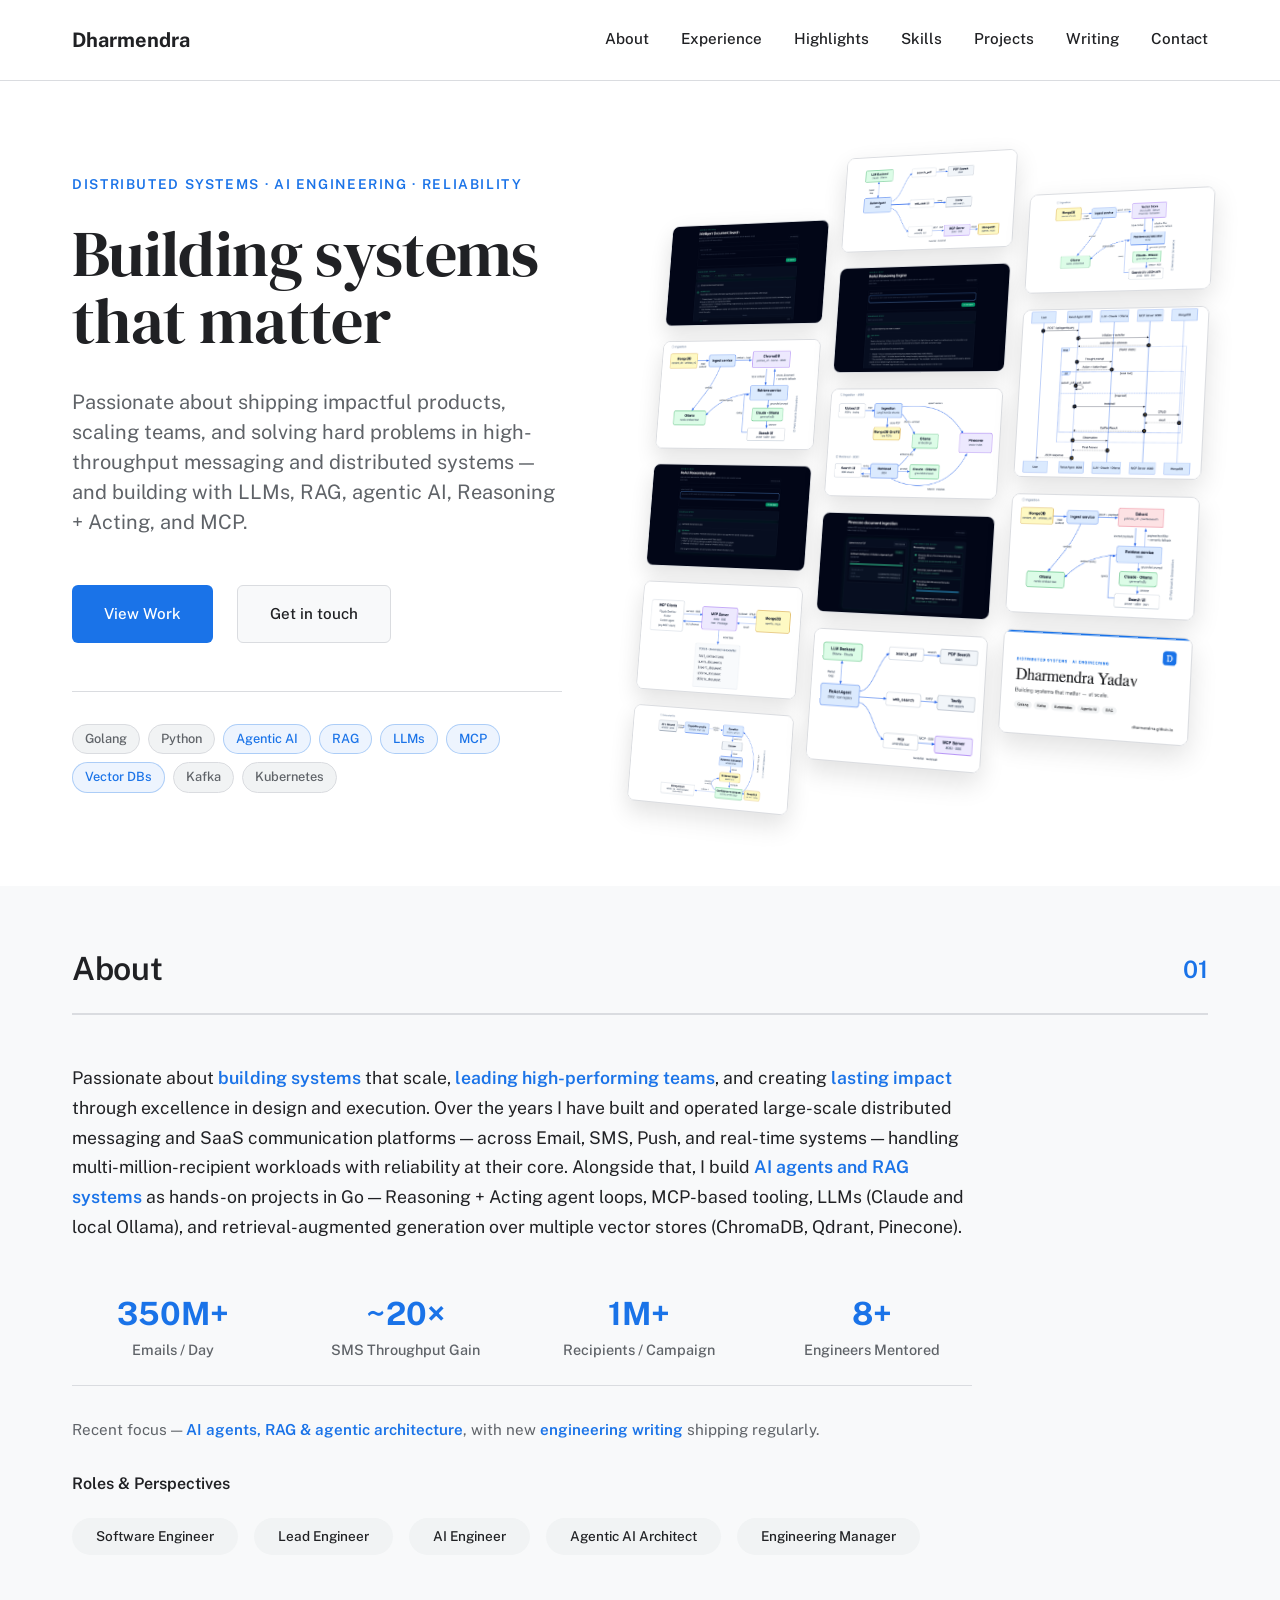
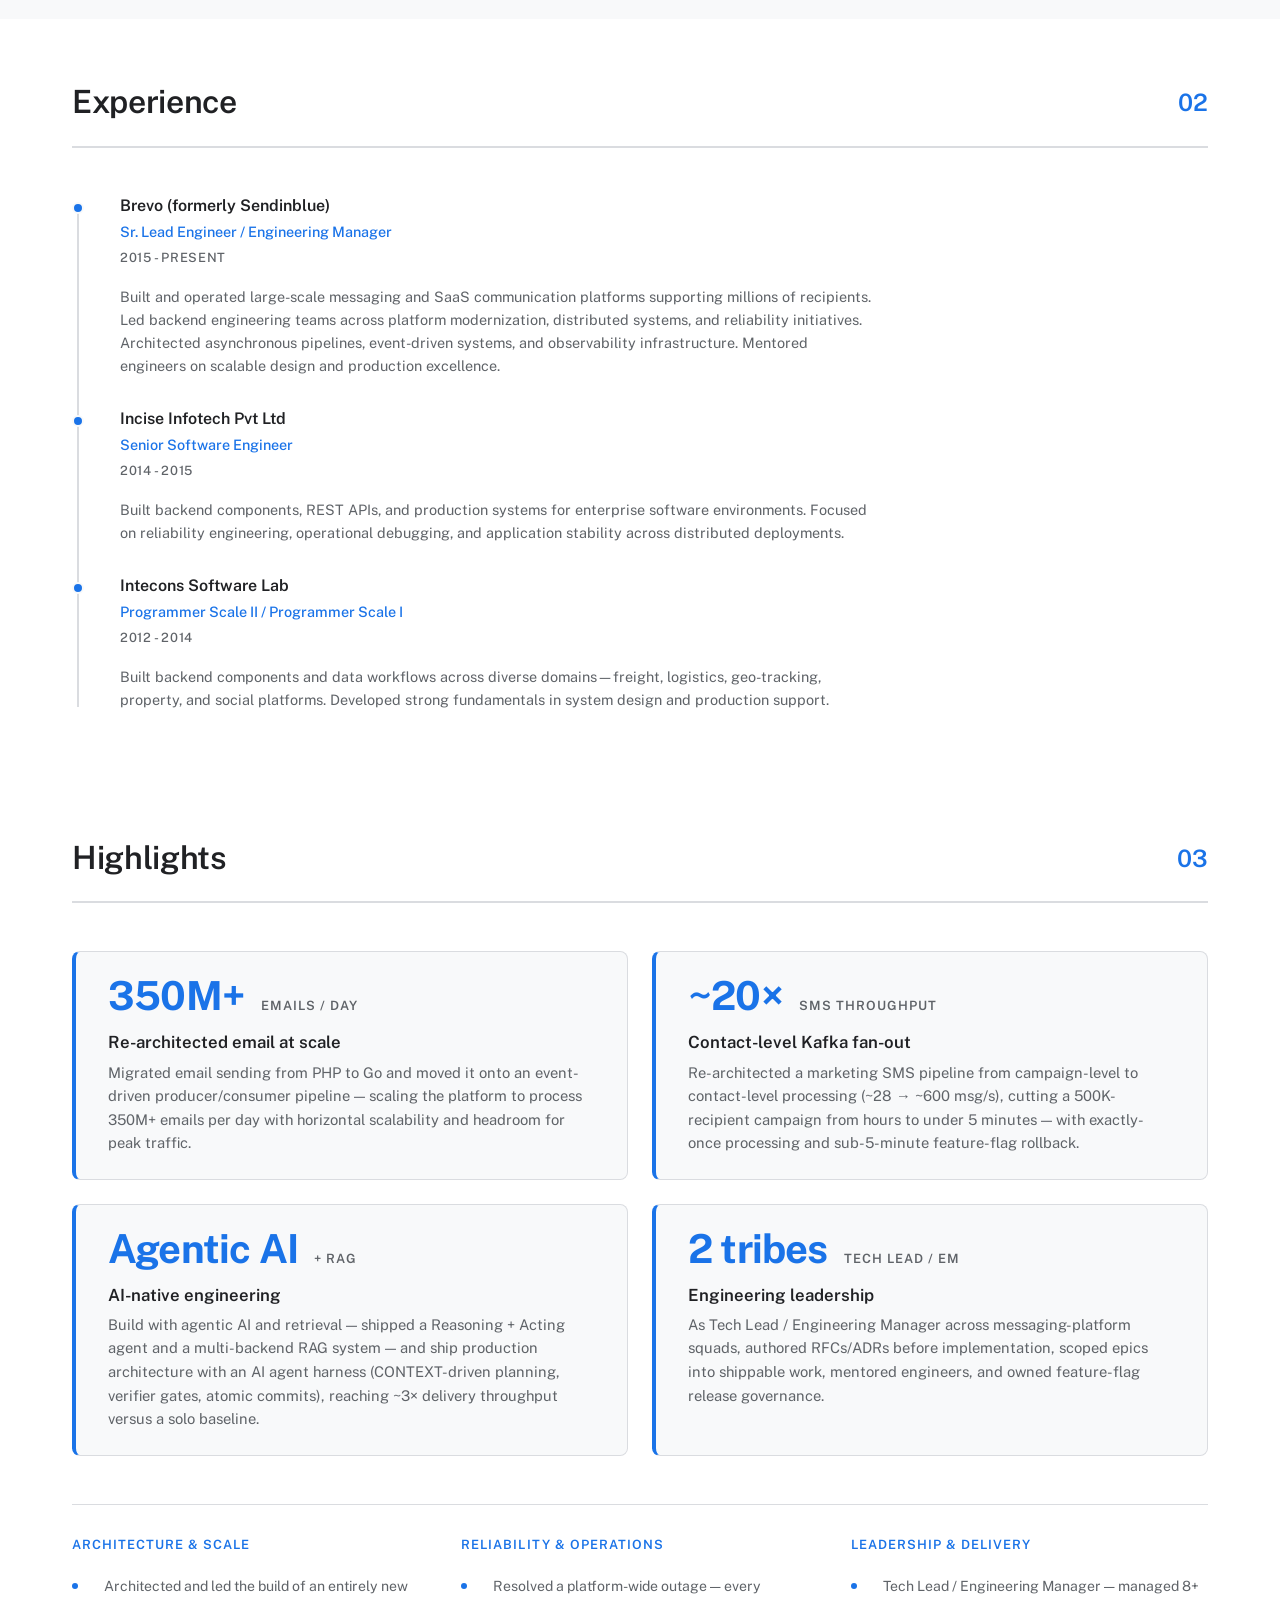
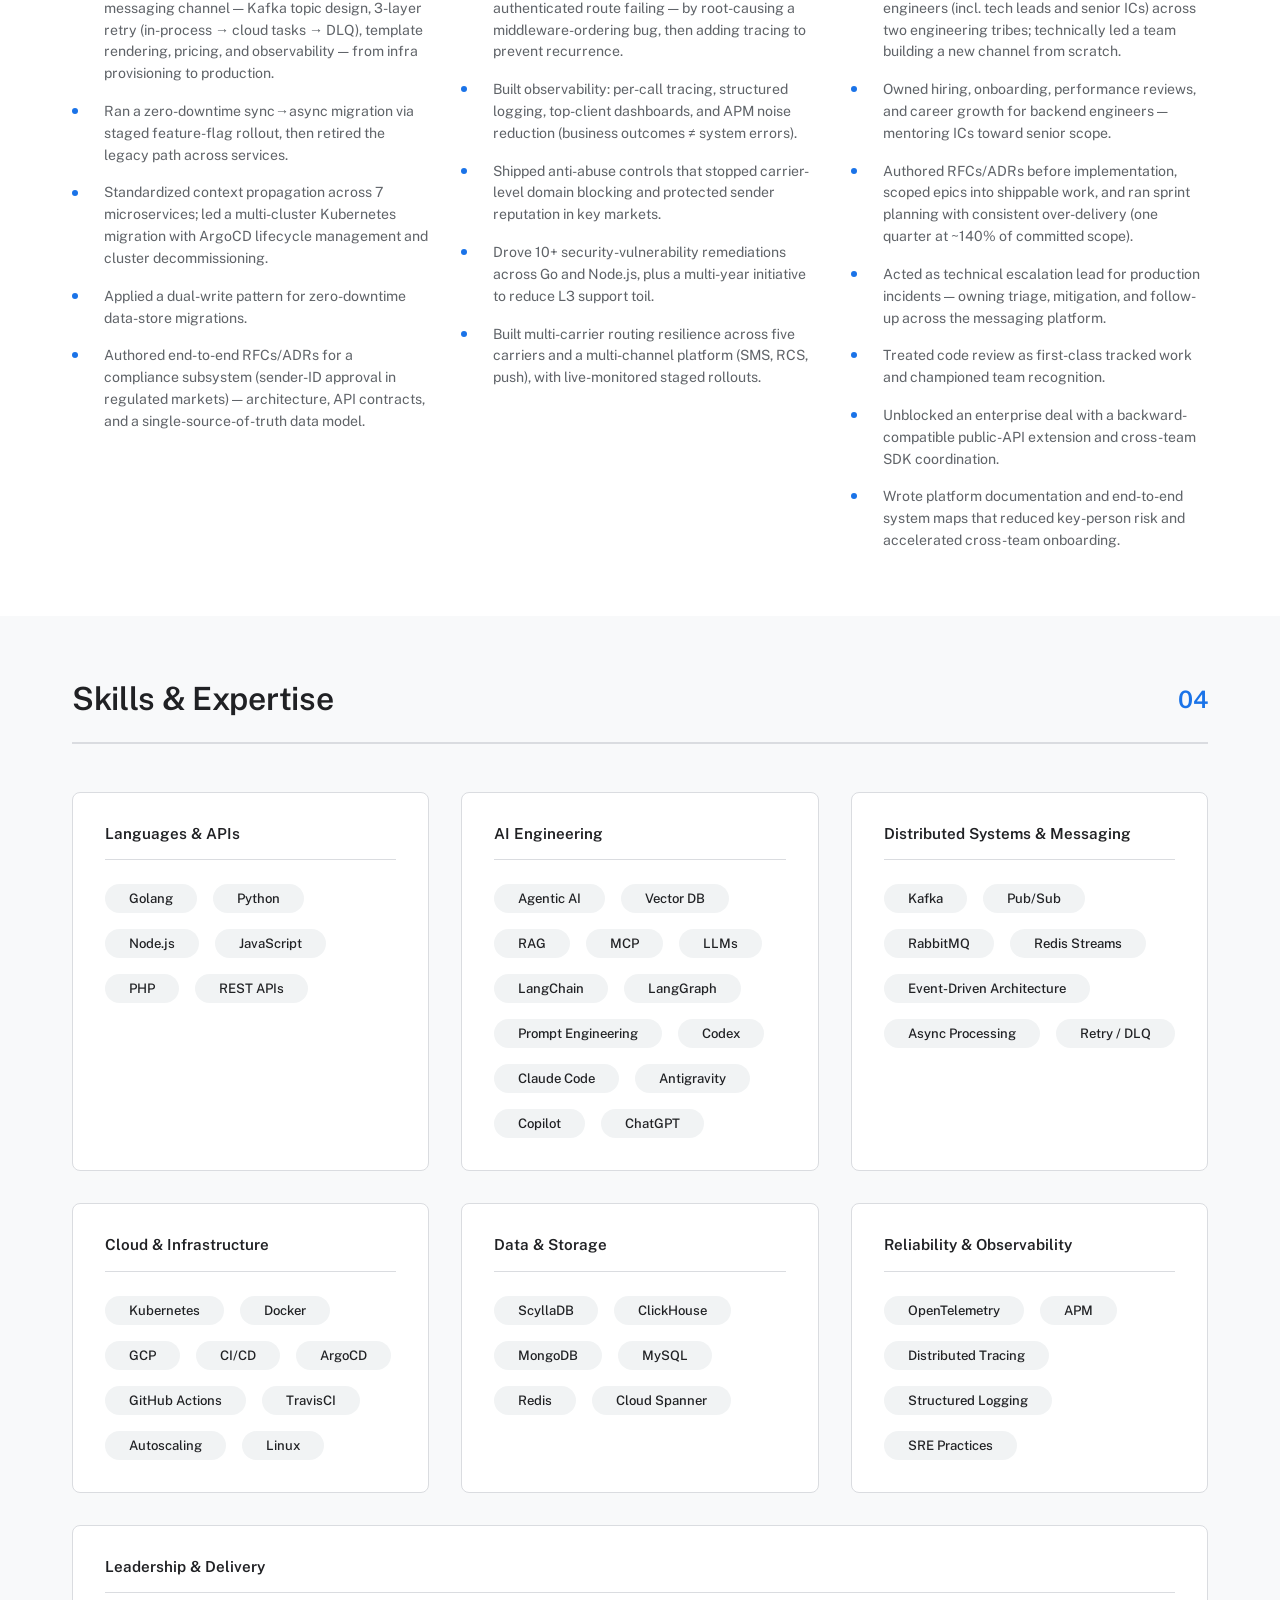
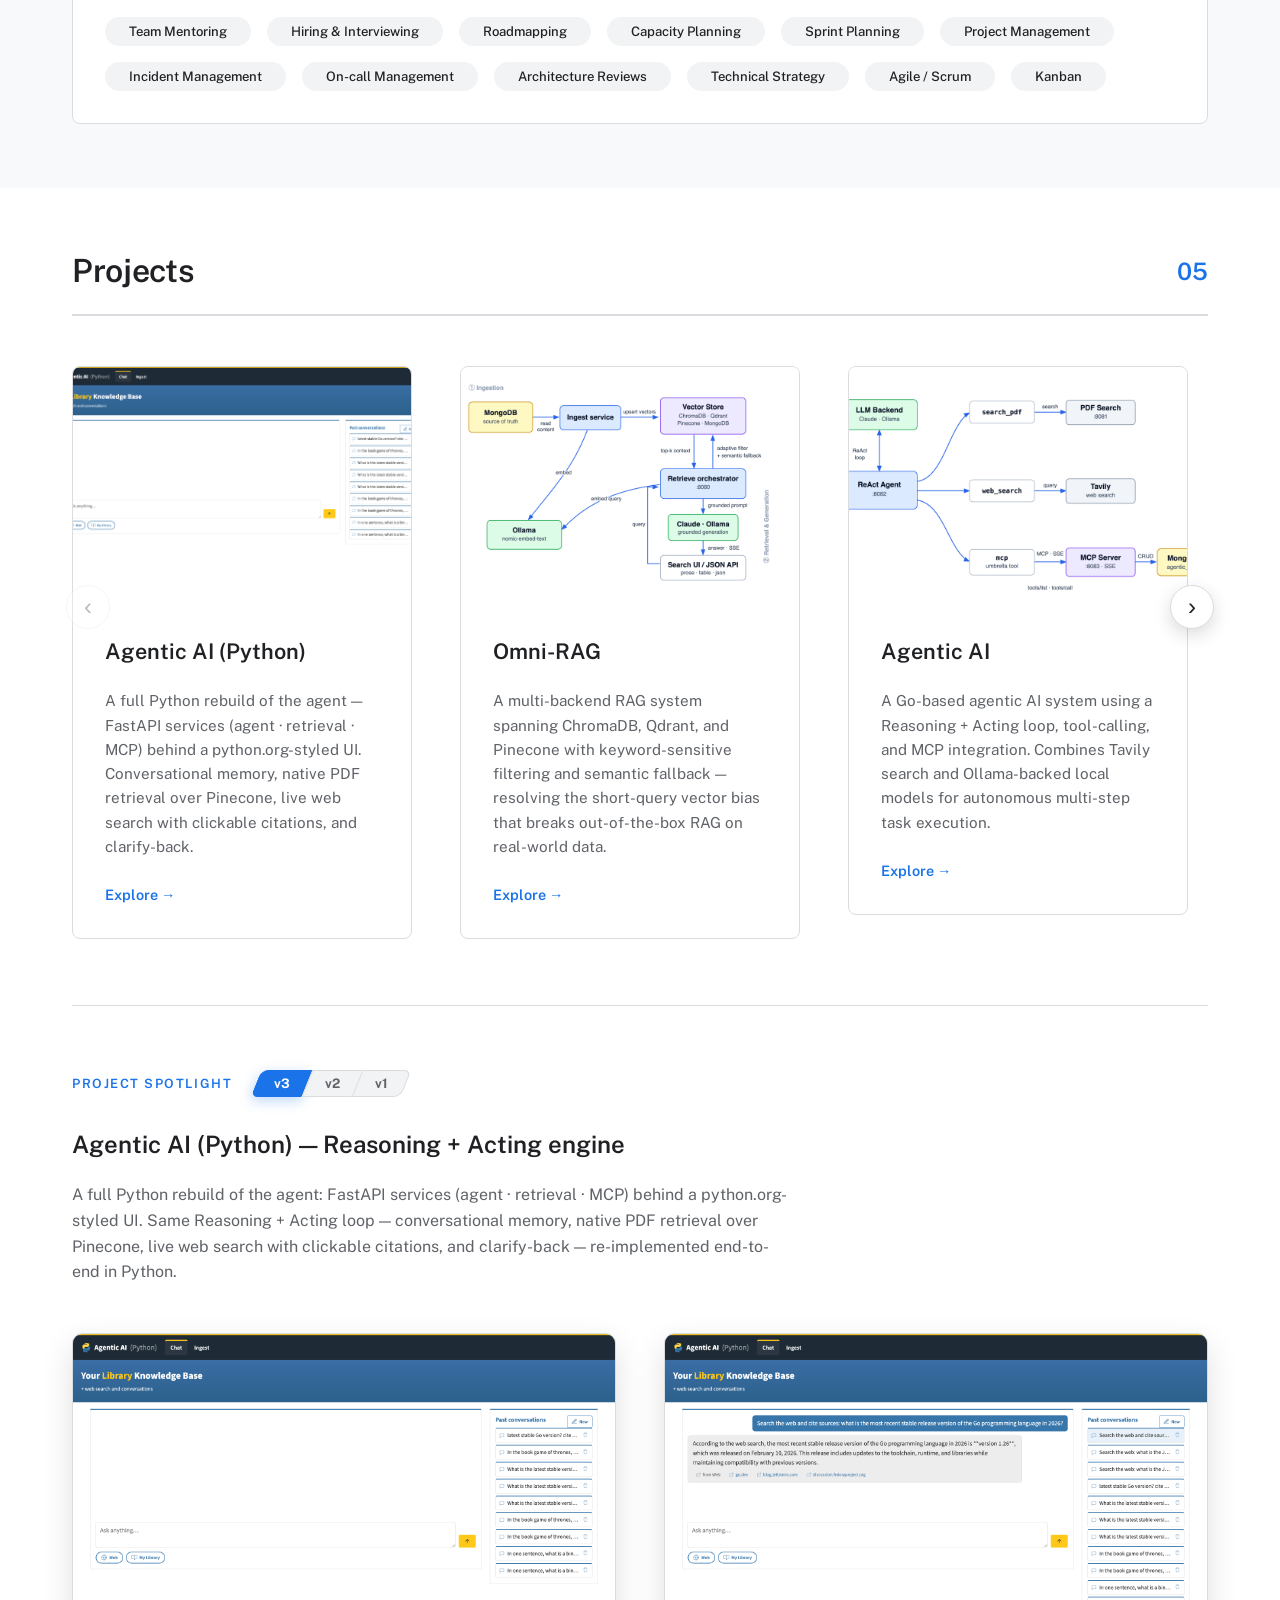
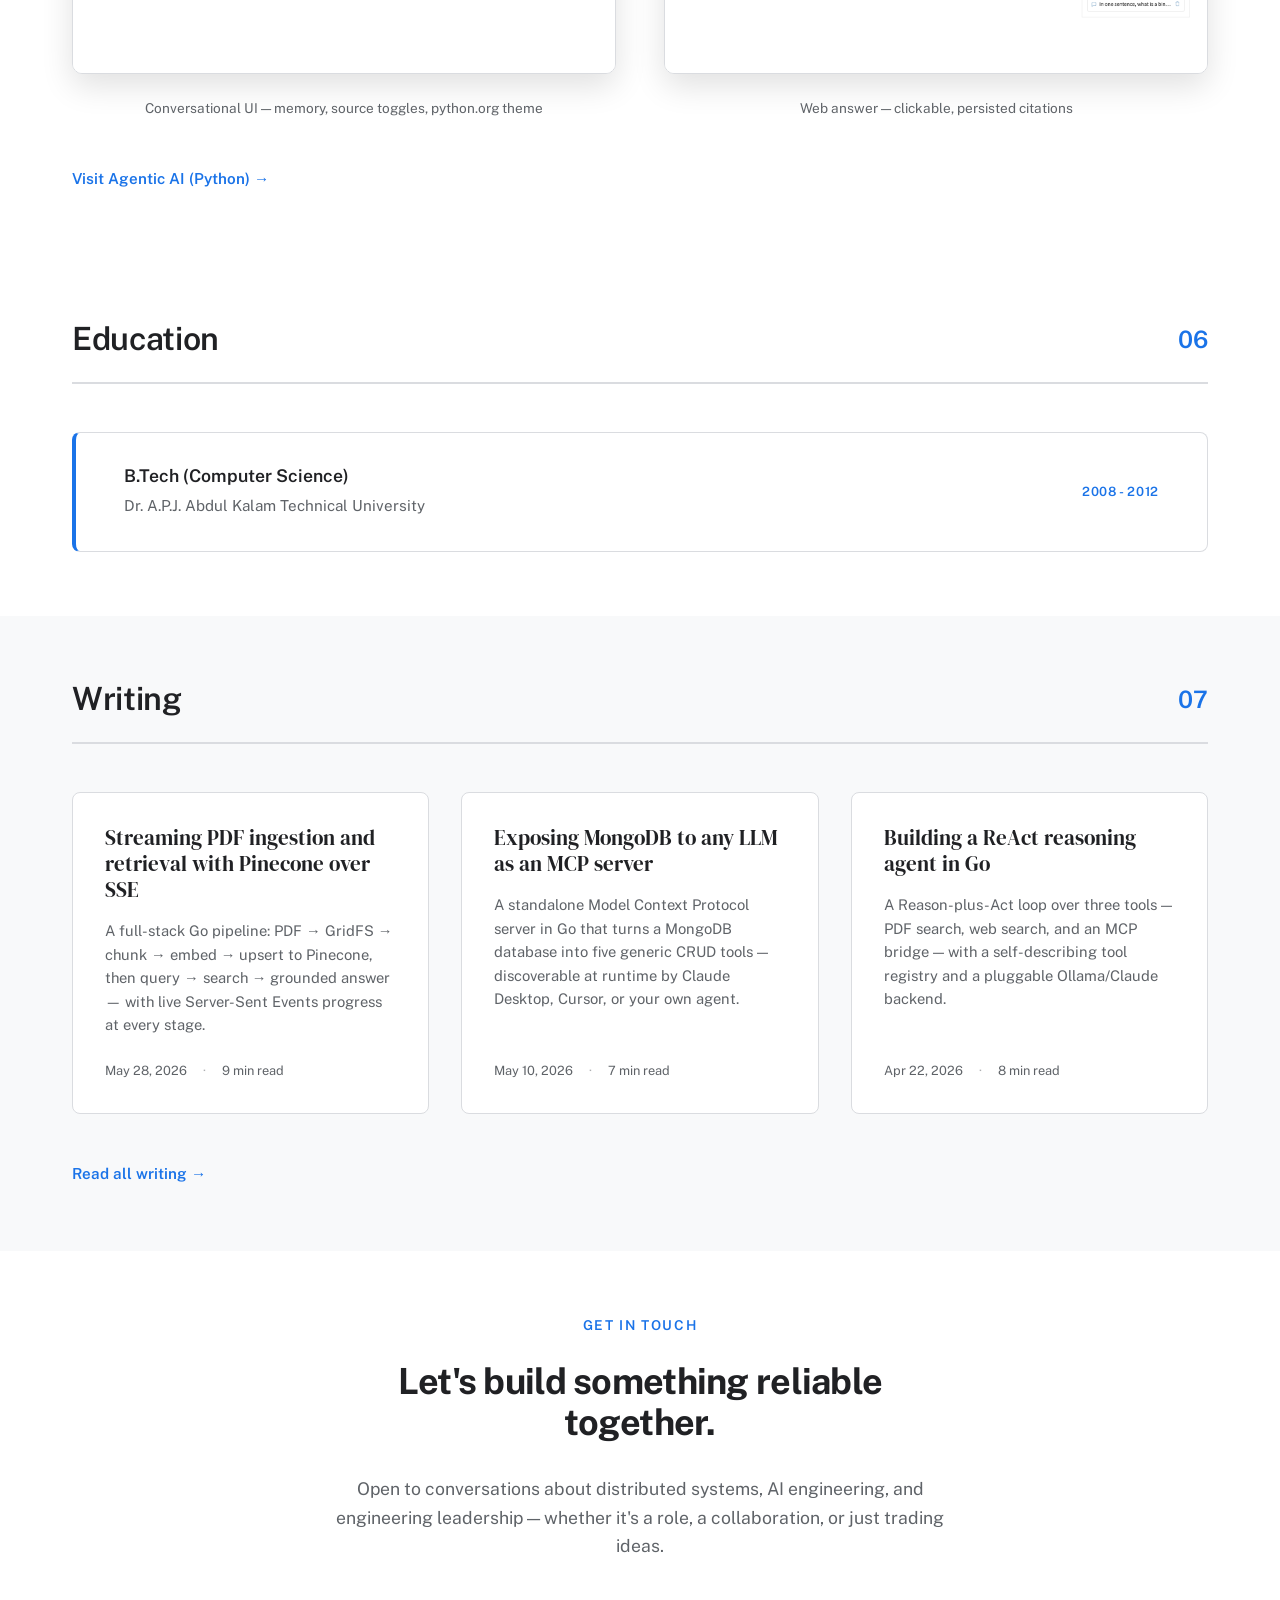
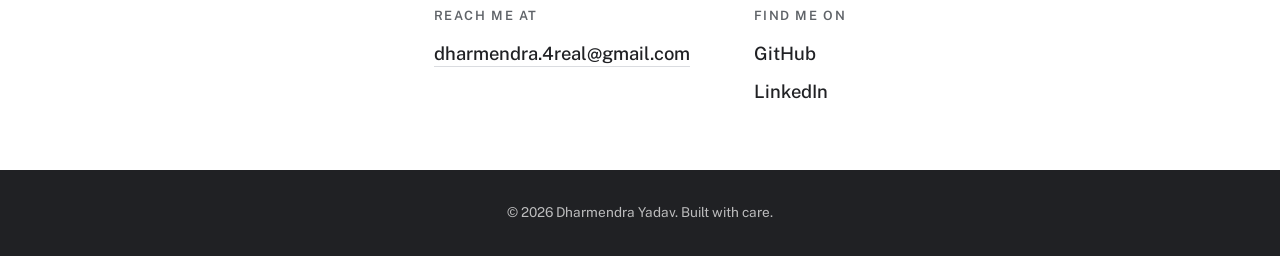
==== commit 54ecc9b9: "Add Banking Voice AI Agent v2 project card and spotlight to portfolio website" ====
--- a/index.html
+++ b/index.html
@@ -440,6 +440,18 @@
                                 <p class="project-description">A Go-based agentic AI system using a Reasoning + Acting loop, tool-calling, and MCP integration. Combines Tavily search and Ollama-backed local models for autonomous multi-step task execution.</p>
                                 <div class="project-link">Explore →</div>
                             </div>
+                        <!-- Voice AI Support Agent v2 -->
+                        <a href="https://dharmendrra.github.io/banking-voice-ai-support-agent-v2/" class="project-card">
+                            <div class="project-image">
+                                <img src="images/voice-agent-v2.png" alt="Voice AI Support Agent v2 Dashboard">
+                            </div>
+                            <div class="project-content">
+                                <div class="project-header">
+                                    <h3>Voice AI Support Agent v2</h3>
+                                </div>
+                                <p class="project-description">A production-grade, low-latency, multilingual Voice AI banking agent in Go. Dynamic English/Hindi Turn Supervisor, speculative cache probing to bypass LLM latency, WebRTC (LiveKit) gateway, and Cassandra audit logs.</p>
+                                <div class="project-link">Explore →</div>
+                            </div>
                         </a>
 
                         <!-- Rejected.ai -->
@@ -534,7 +546,24 @@
                                 </figure>
                             </div>
                             <a href="https://dharmendrra.github.io/agentic-ai/v1/" class="spotlight-cta">View Agentic AI v1 →</a>
-                        </div>
+                    <!-- Project Spotlight: Voice AI Support Agent v2 -->
+                    <div class="spotlight">
+                        <div class="spotlight-head">
+                            <span class="spotlight-eyebrow">Project Spotlight</span>
+                            <h3 class="spotlight-title">Voice AI Support Agent v2 — Multilingual Banking Edge</h3>
+                            <p class="spotlight-lead">A high-performance conversational voice edge system. Dual Branch A (Speculative prefill) and Branch B (Qdrant semantic cache probe) run in parallel to halt LLM execution early, saving up to 80% of GPU cycles. Integrated with LiveKit WebRTC, Redis session state, MongoDB transaction ledgers, and a Cassandra time-series log sink.</p>
+                        </div>
+                        <div class="spotlight-shots">
+                            <figure class="spotlight-figure">
+                                <img src="images/voice-agent-v2.png" alt="Voice AI Support Agent v2 Dashboard showing active call and real-time decision telemetry">
+                                <figcaption>Control Panel — Real-time dialogue telemetry, threshold settings, and ledger status</figcaption>
+                            </figure>
+                            <figure class="spotlight-figure">
+                                <img src="images/voice-agent-metrics.png" alt="Voice AI Support Agent v2 Observability CLI displaying cache-hit ratios and prefill savings">
+                                <figcaption>Observability CLI — Real-time metrics analyzer on top of Redis telemetry stream</figcaption>
+                            </figure>
+                        </div>
+                        <a href="https://dharmendrra.github.io/banking-voice-ai-support-agent-v2/" class="spotlight-cta">View Voice Agent v2 →</a>
                     </div>
 
                     <!-- Project Spotlight: Omni-RAG end-to-end RAG -->
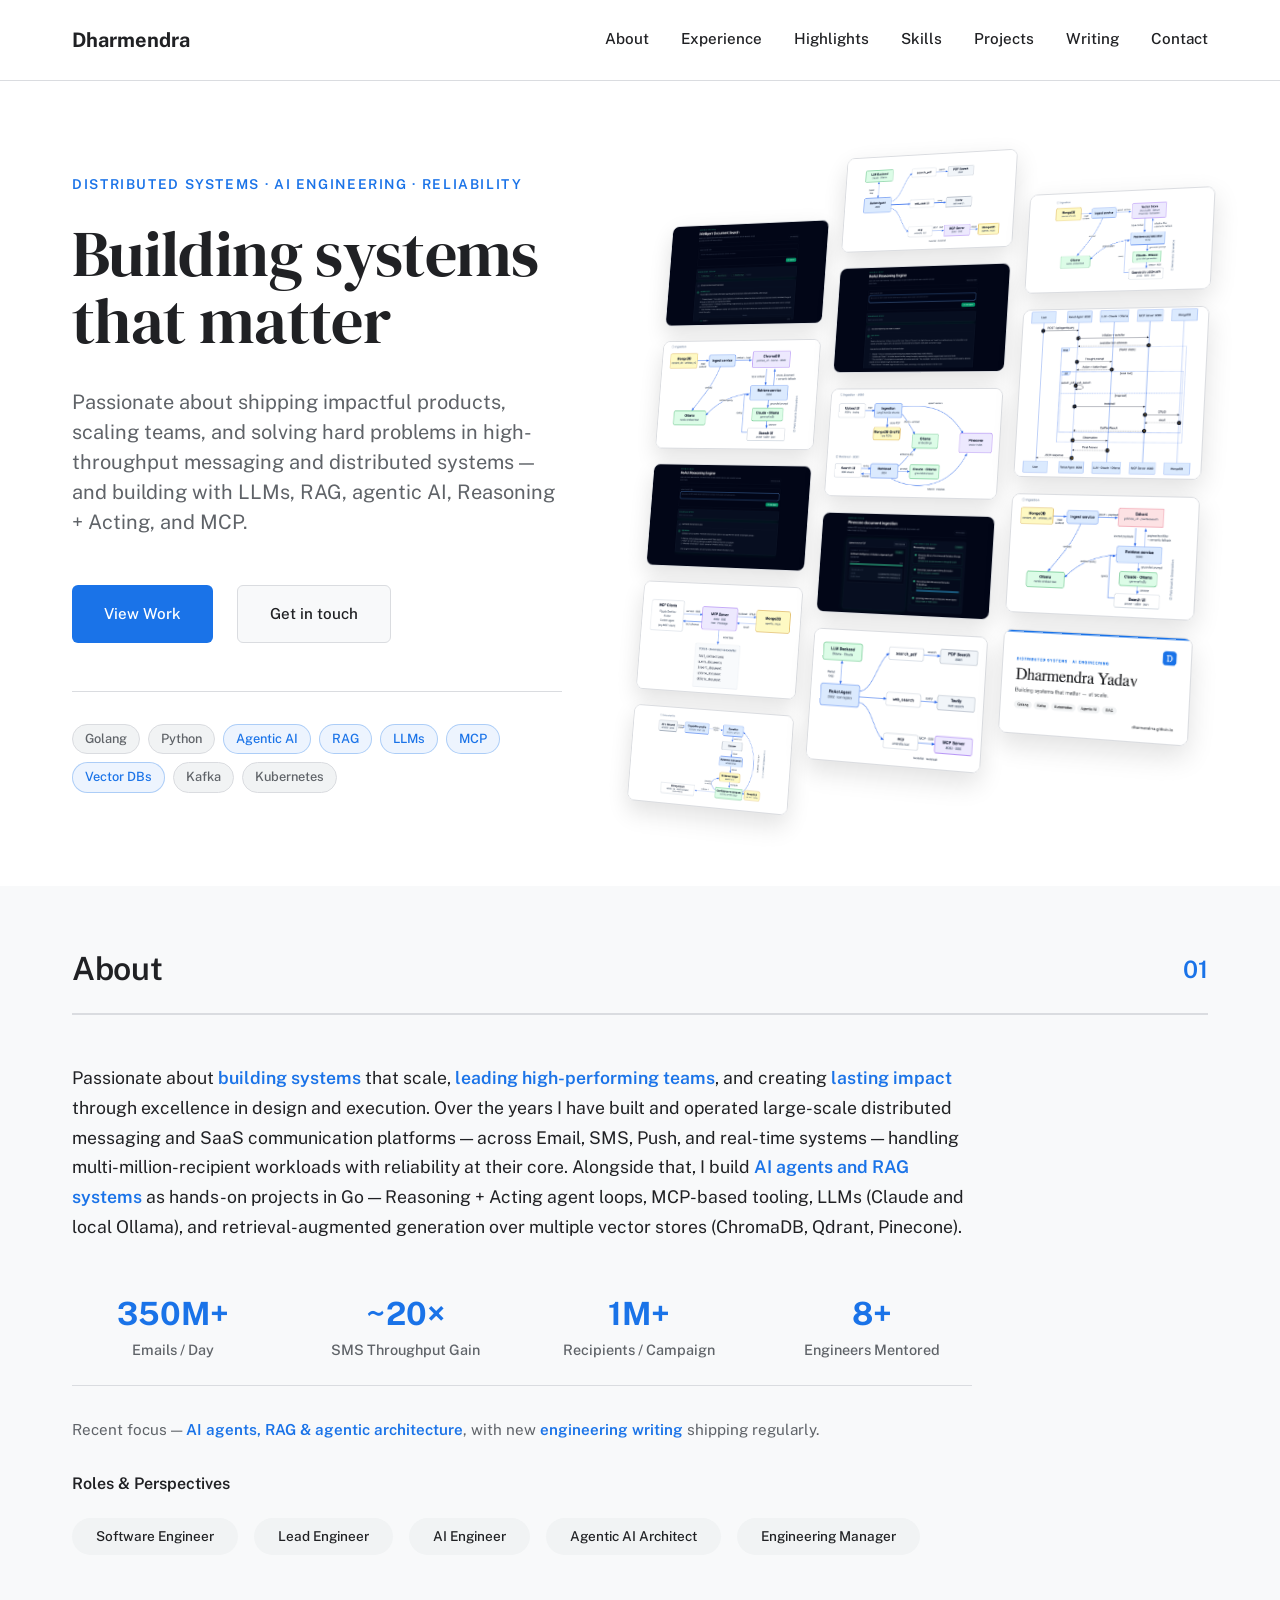
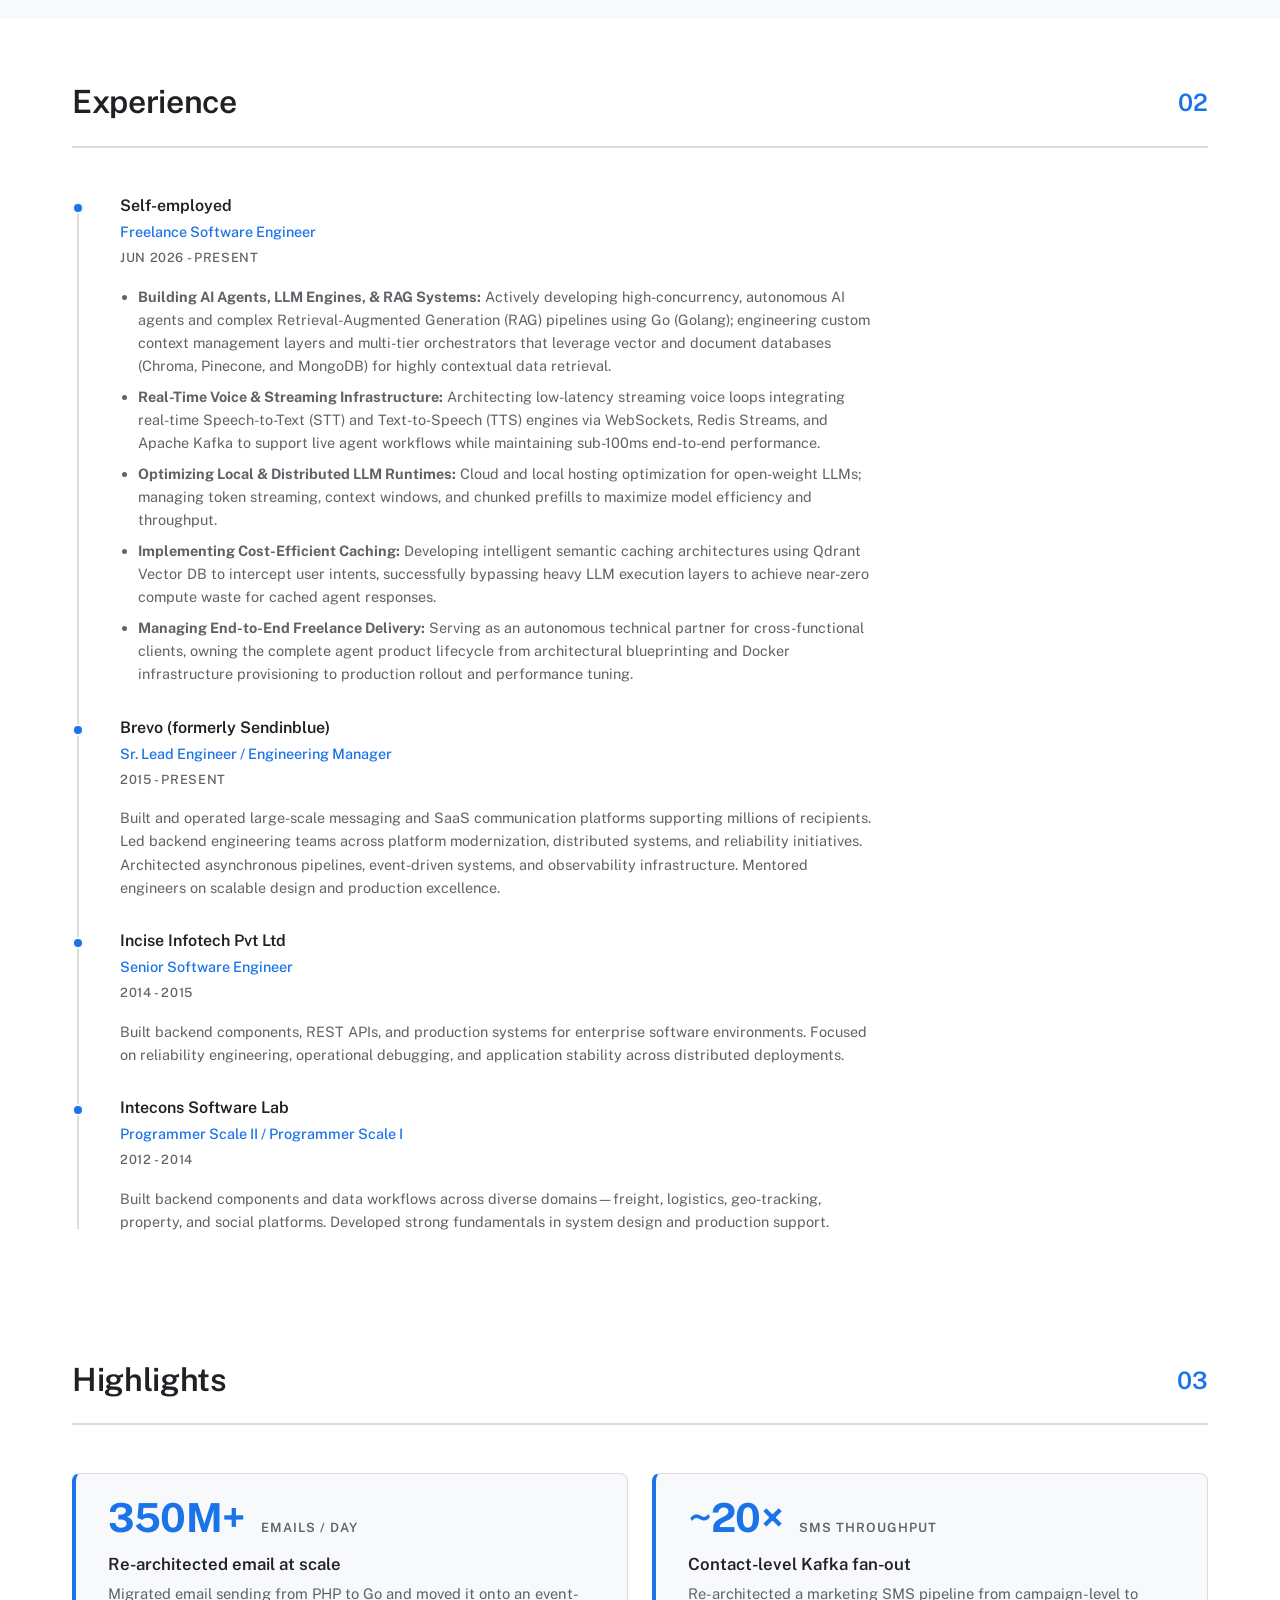
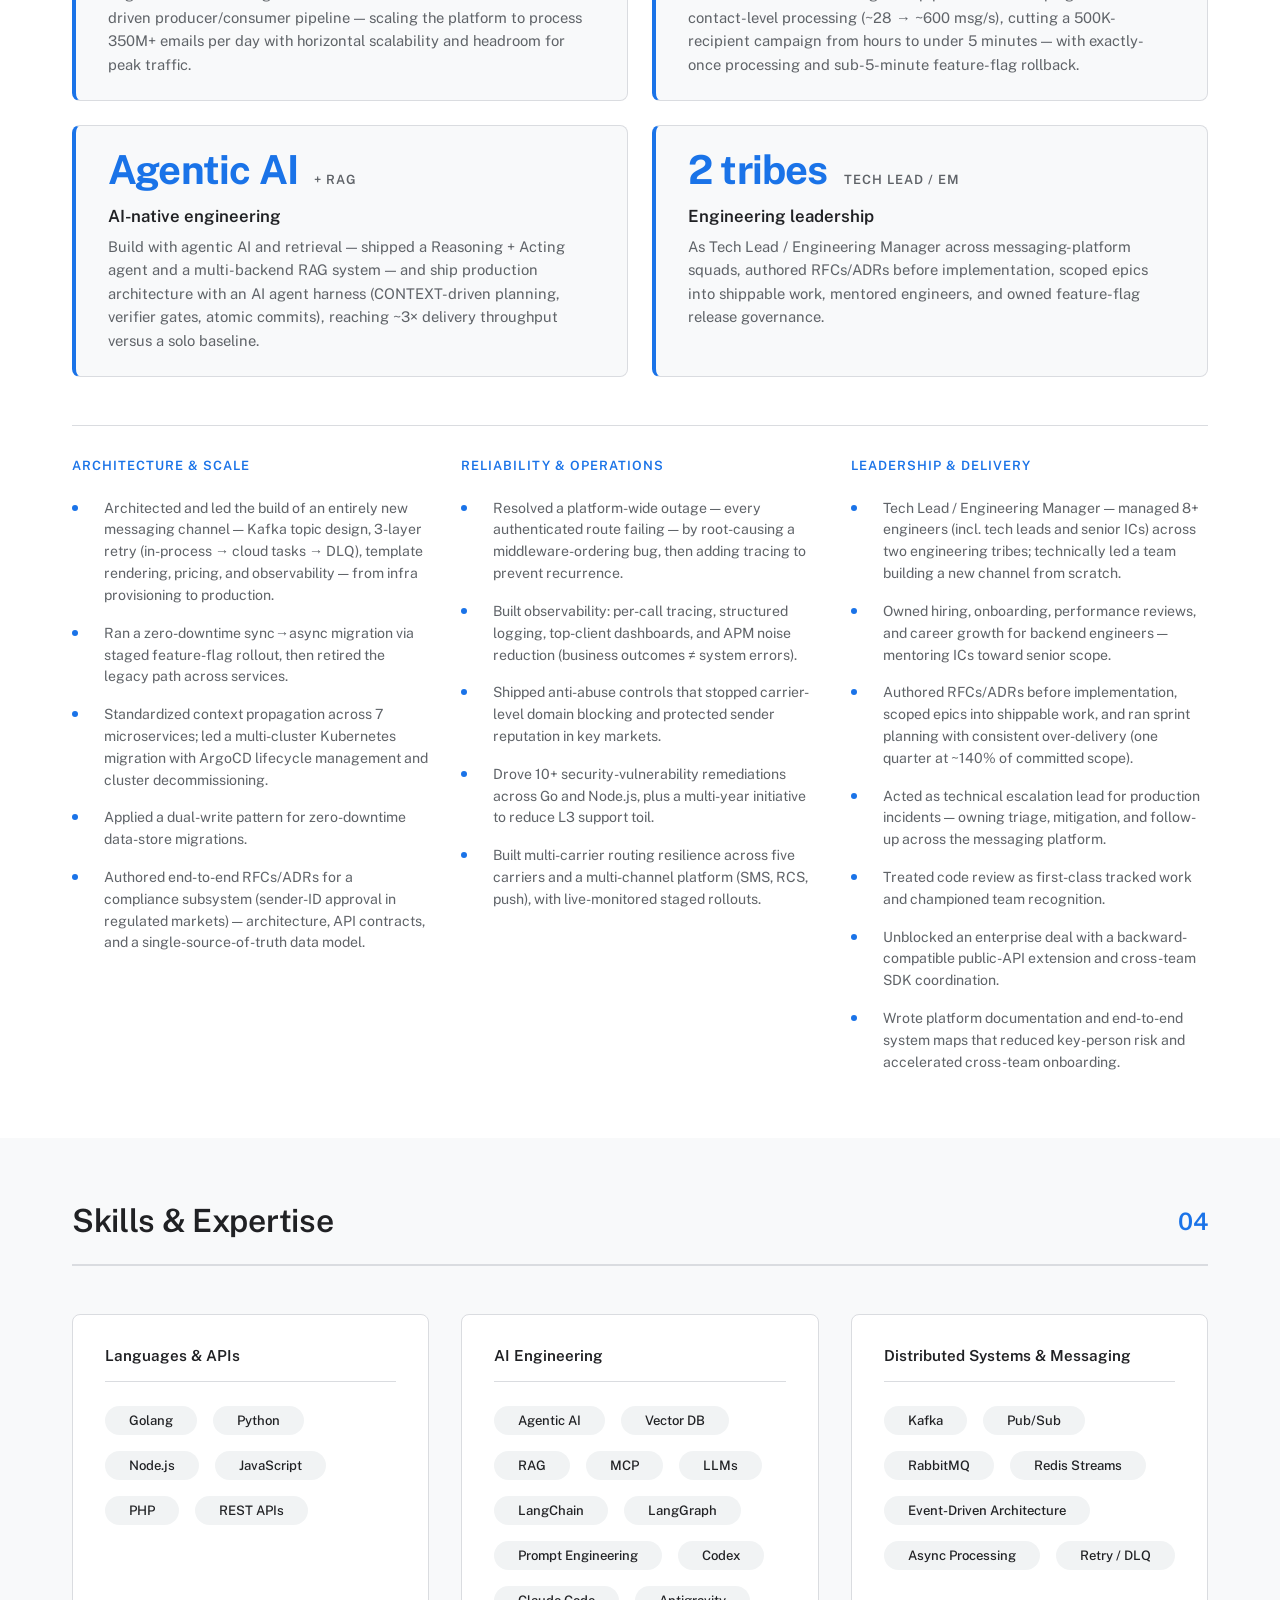
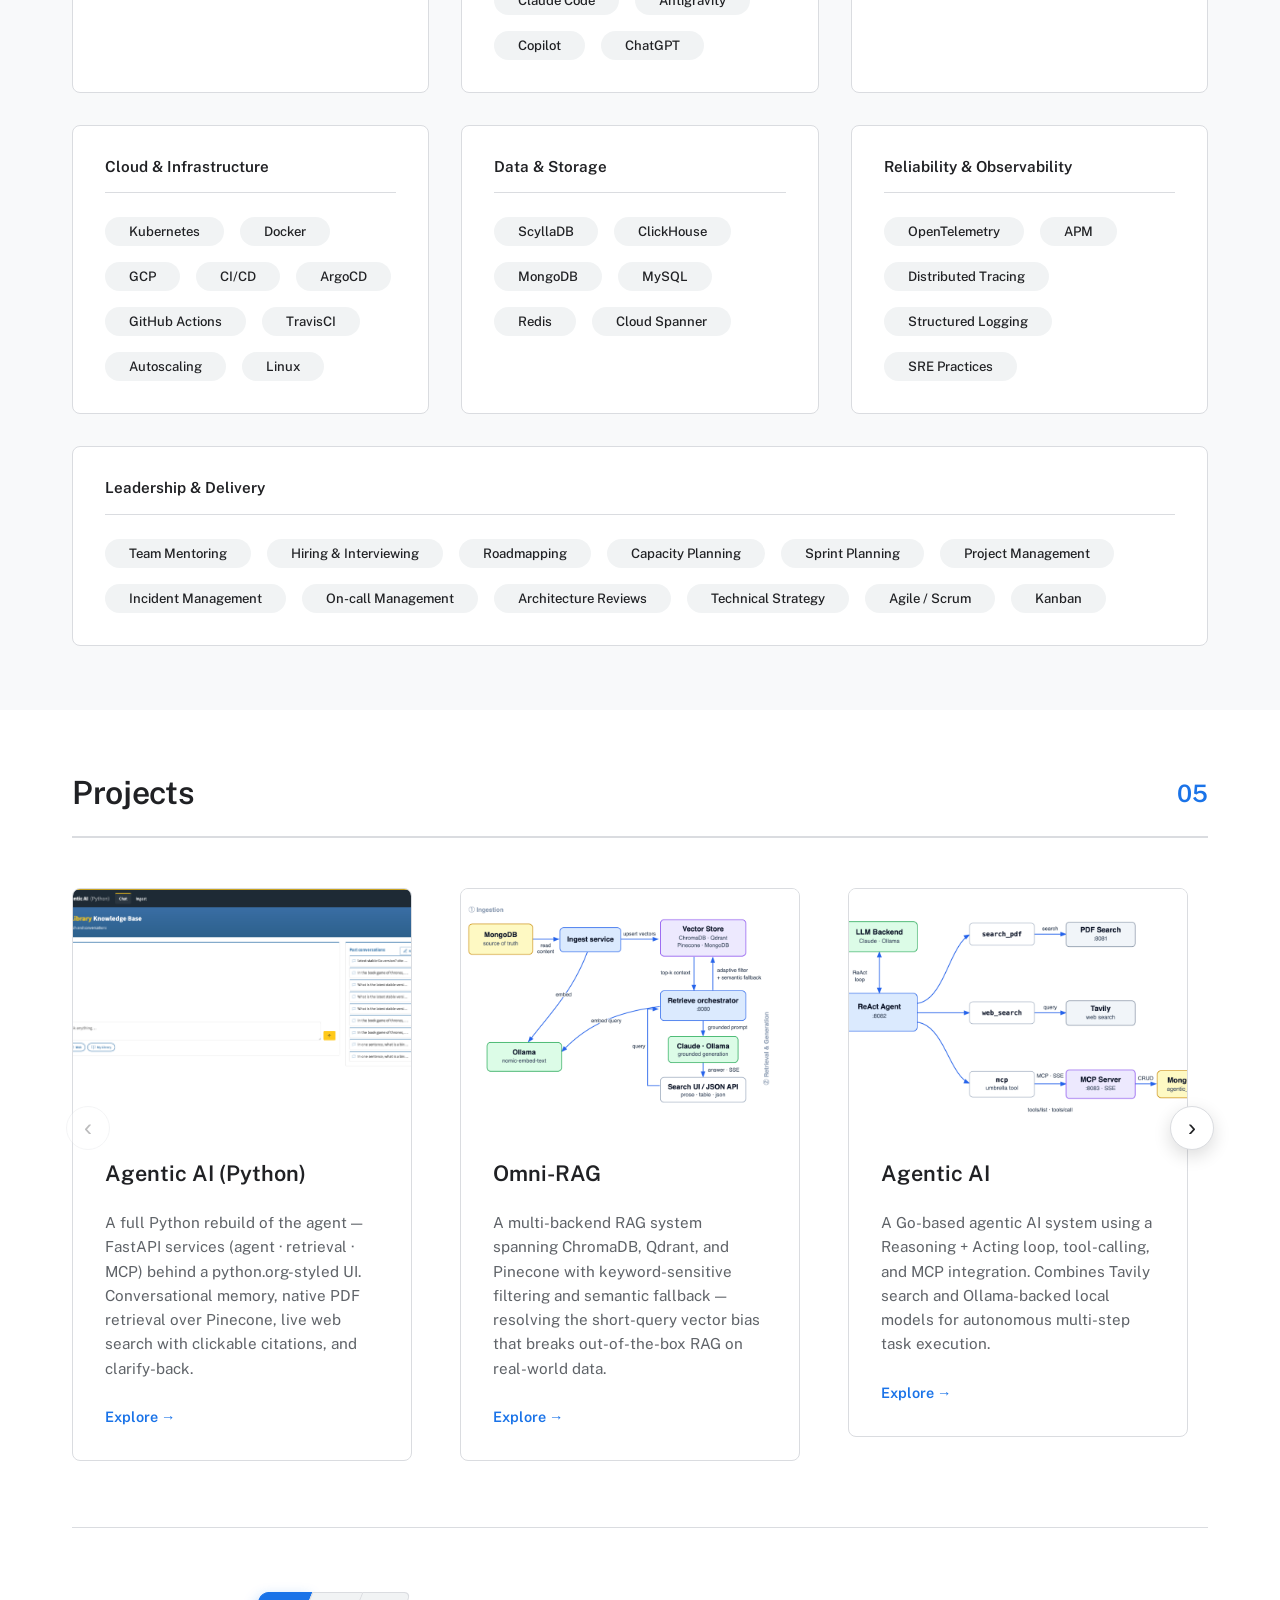
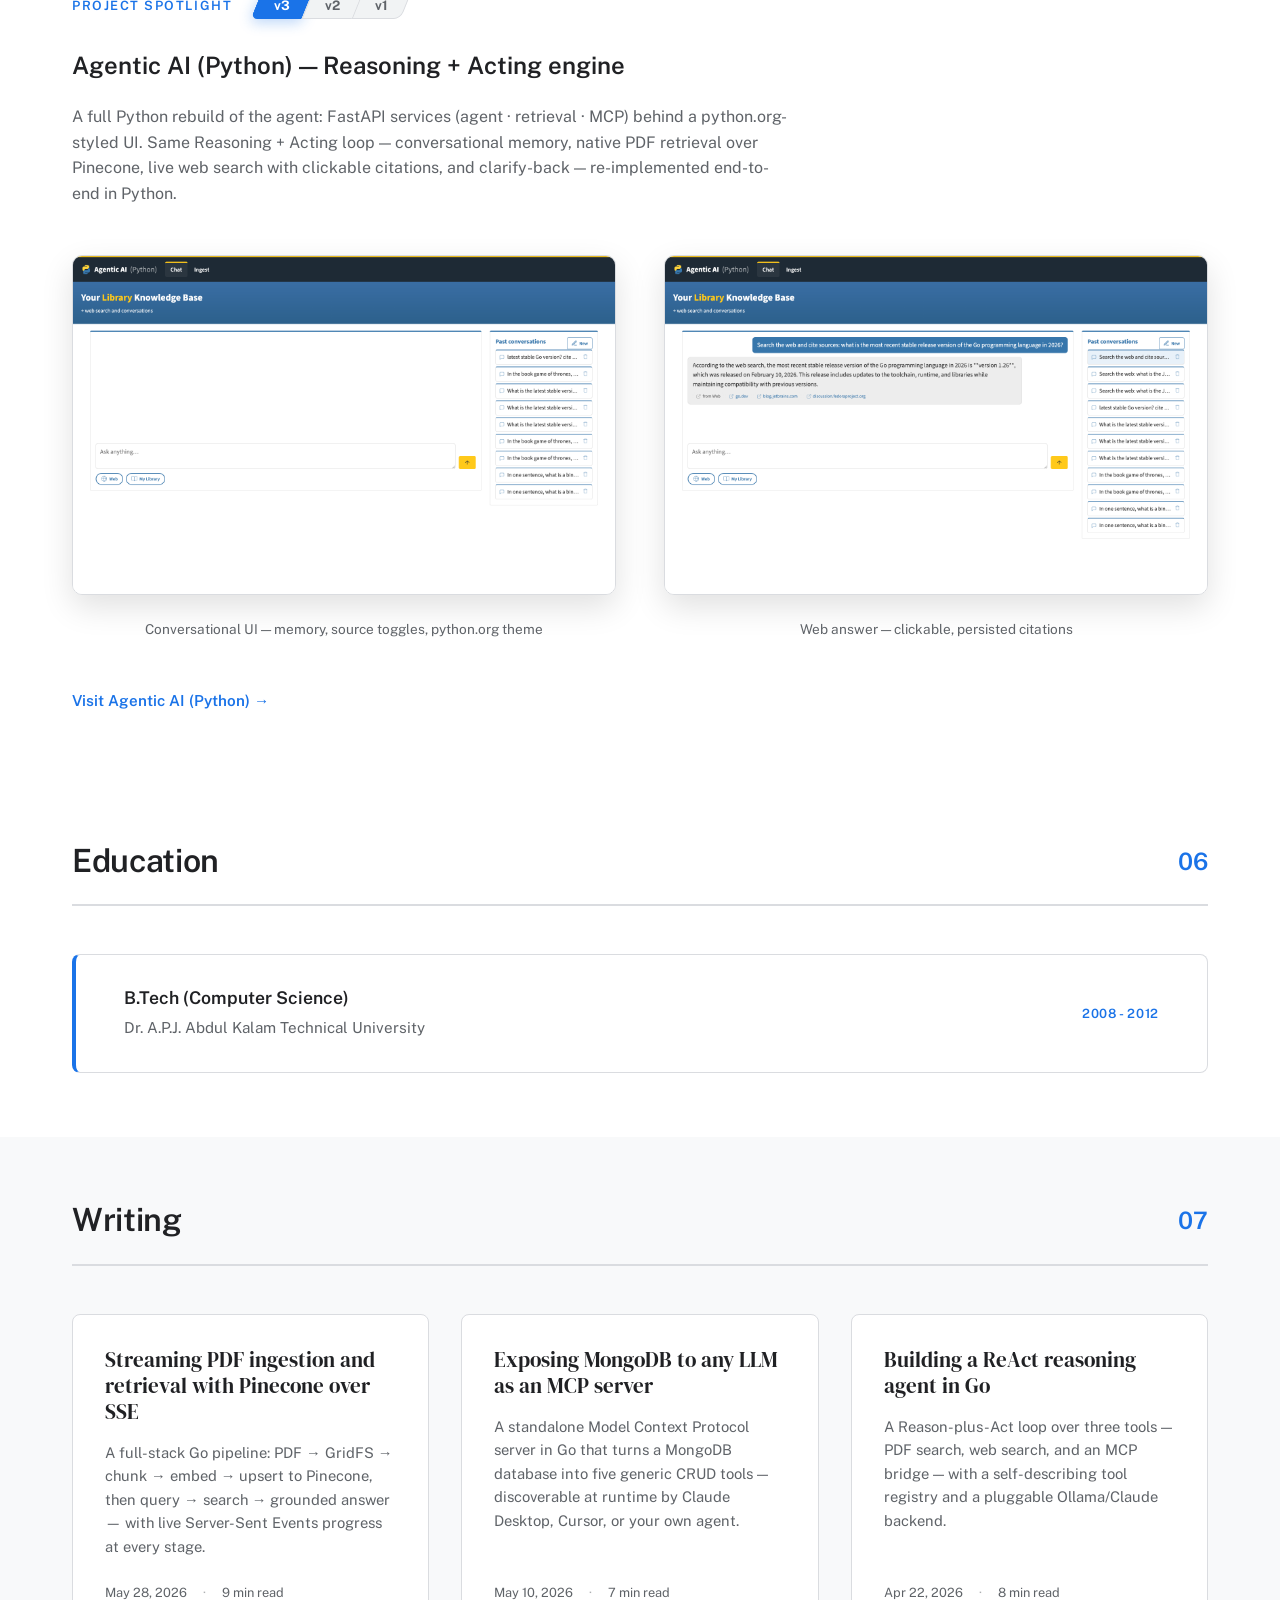
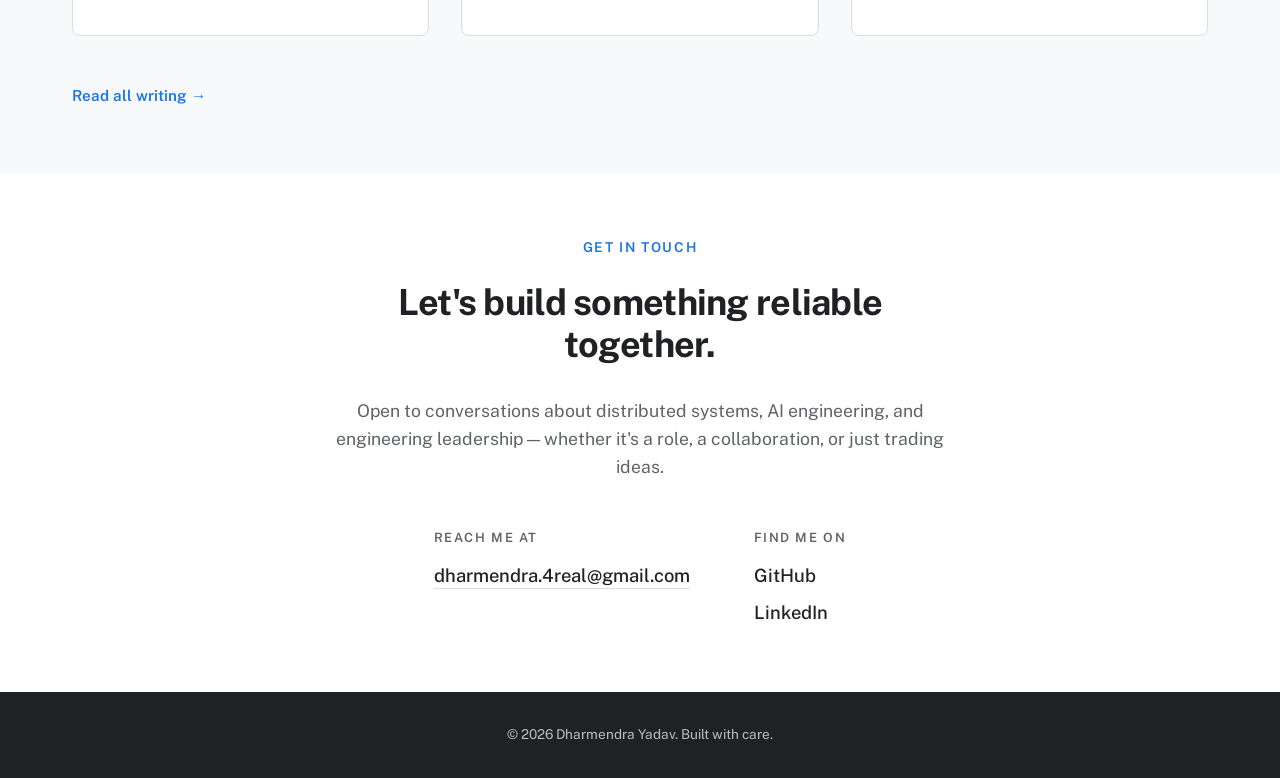
==== commit ab08f582: "Add Freelance Software Engineer self-employed entry to experience timeline" ====
--- a/index.html
+++ b/index.html
@@ -169,6 +169,25 @@
                     </div>
 
                     <div class="timeline">
+                        <!-- Freelance Software Engineer -->
+                        <div class="timeline__block">
+                            <div class="timeline__bullet"></div>
+                            <div class="timeline__header">
+                                <h4 class="timeline__title">Self-employed</h4>
+                                <h5 class="timeline__meta">Freelance Software Engineer</h5>
+                                <p class="timeline__timeframe">Jun 2026 - Present</p>
+                            </div>
+                            <div class="timeline__desc">
+                                <ul style="margin: 10px 0 0 18px; padding: 0; list-style-type: disc;">
+                                    <li style="margin-bottom: 8px;"><strong>Building AI Agents, LLM Engines, &amp; RAG Systems:</strong> Actively developing high-concurrency, autonomous AI agents and complex Retrieval-Augmented Generation (RAG) pipelines using Go (Golang); engineering custom context management layers and multi-tier orchestrators that leverage vector and document databases (Chroma, Pinecone, and MongoDB) for highly contextual data retrieval.</li>
+                                    <li style="margin-bottom: 8px;"><strong>Real-Time Voice &amp; Streaming Infrastructure:</strong> Architecting low-latency streaming voice loops integrating real-time Speech-to-Text (STT) and Text-to-Speech (TTS) engines via WebSockets, Redis Streams, and Apache Kafka to support live agent workflows while maintaining sub-100ms end-to-end performance.</li>
+                                    <li style="margin-bottom: 8px;"><strong>Optimizing Local &amp; Distributed LLM Runtimes:</strong> Cloud and local hosting optimization for open-weight LLMs; managing token streaming, context windows, and chunked prefills to maximize model efficiency and throughput.</li>
+                                    <li style="margin-bottom: 8px;"><strong>Implementing Cost-Efficient Caching:</strong> Developing intelligent semantic caching architectures using Qdrant Vector DB to intercept user intents, successfully bypassing heavy LLM execution layers to achieve near-zero compute waste for cached agent responses.</li>
+                                    <li style="margin-bottom: 0;"><strong>Managing End-to-End Freelance Delivery:</strong> Serving as an autonomous technical partner for cross-functional clients, owning the complete agent product lifecycle from architectural blueprinting and Docker infrastructure provisioning to production rollout and performance tuning.</li>
+                                </ul>
+                            </div>
+                        </div>
+
                         <!-- Brevo -->
                         <div class="timeline__block">
                             <div class="timeline__bullet"></div>
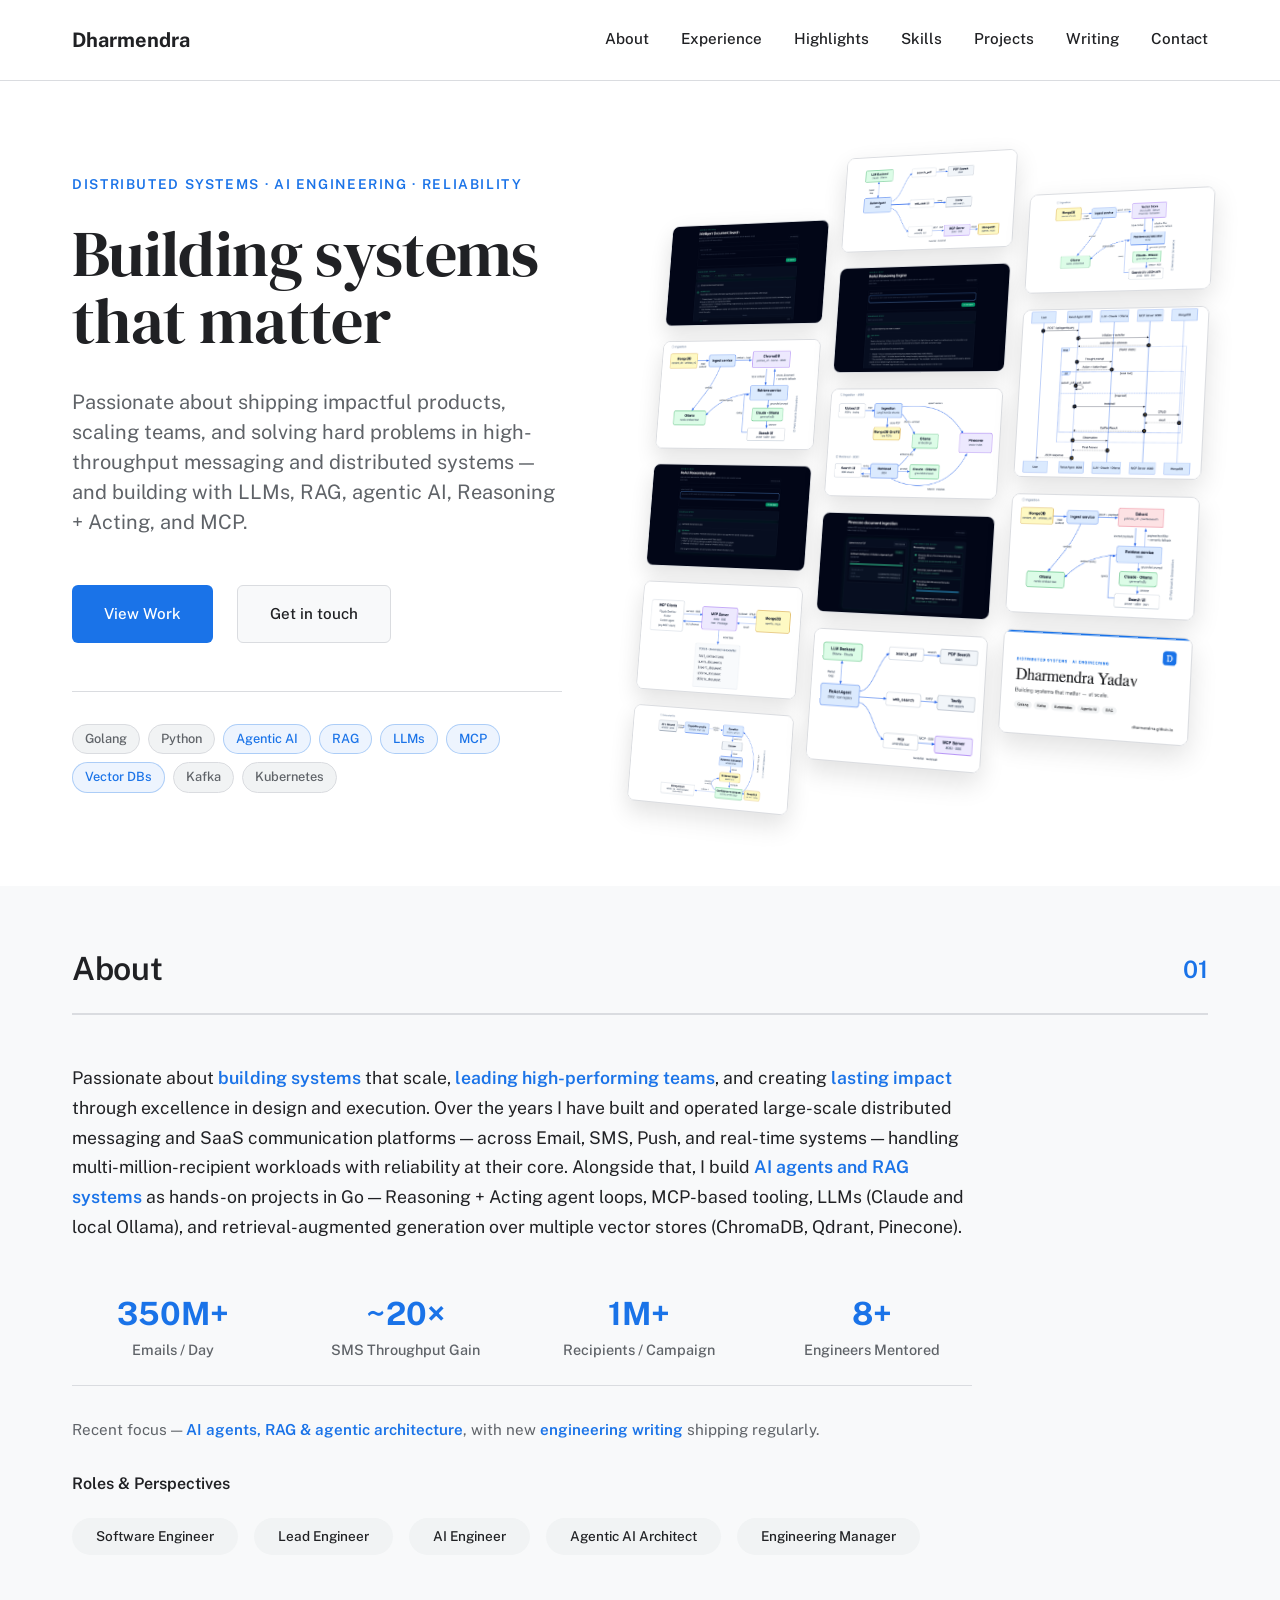
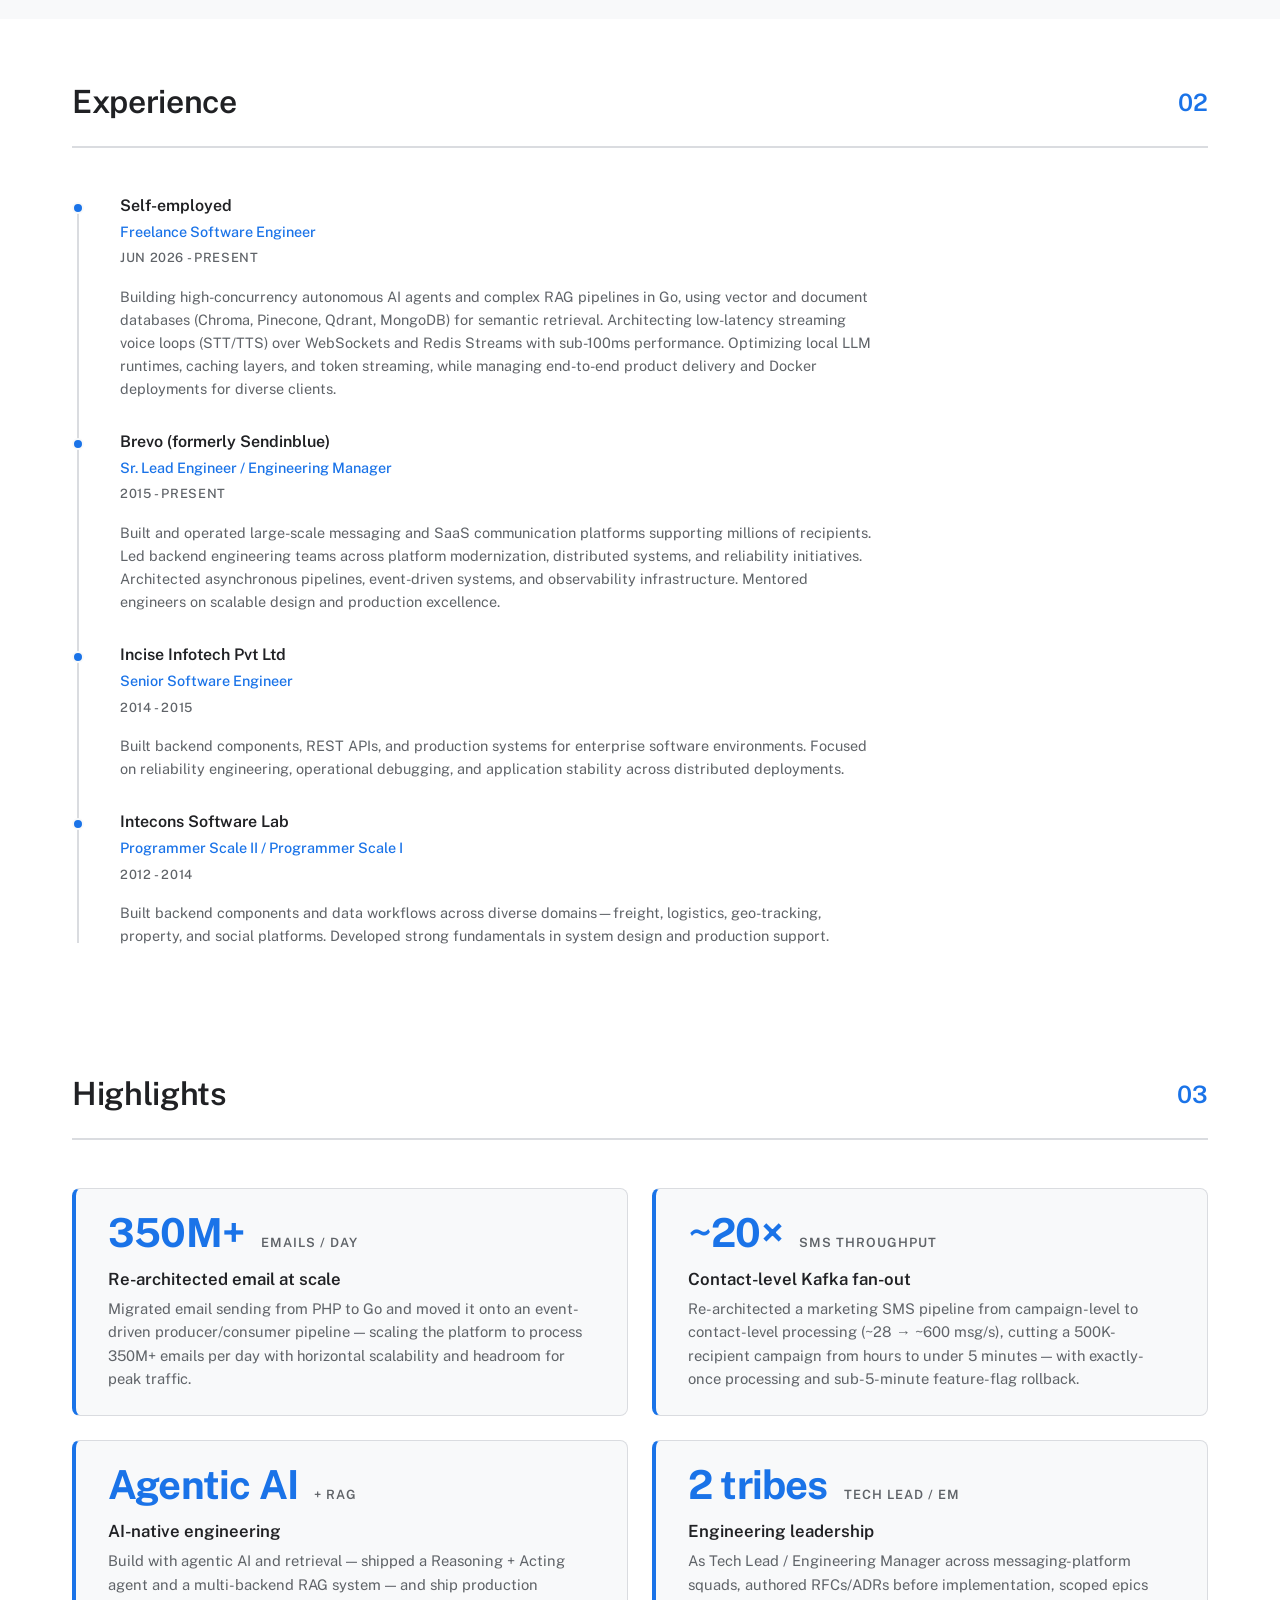
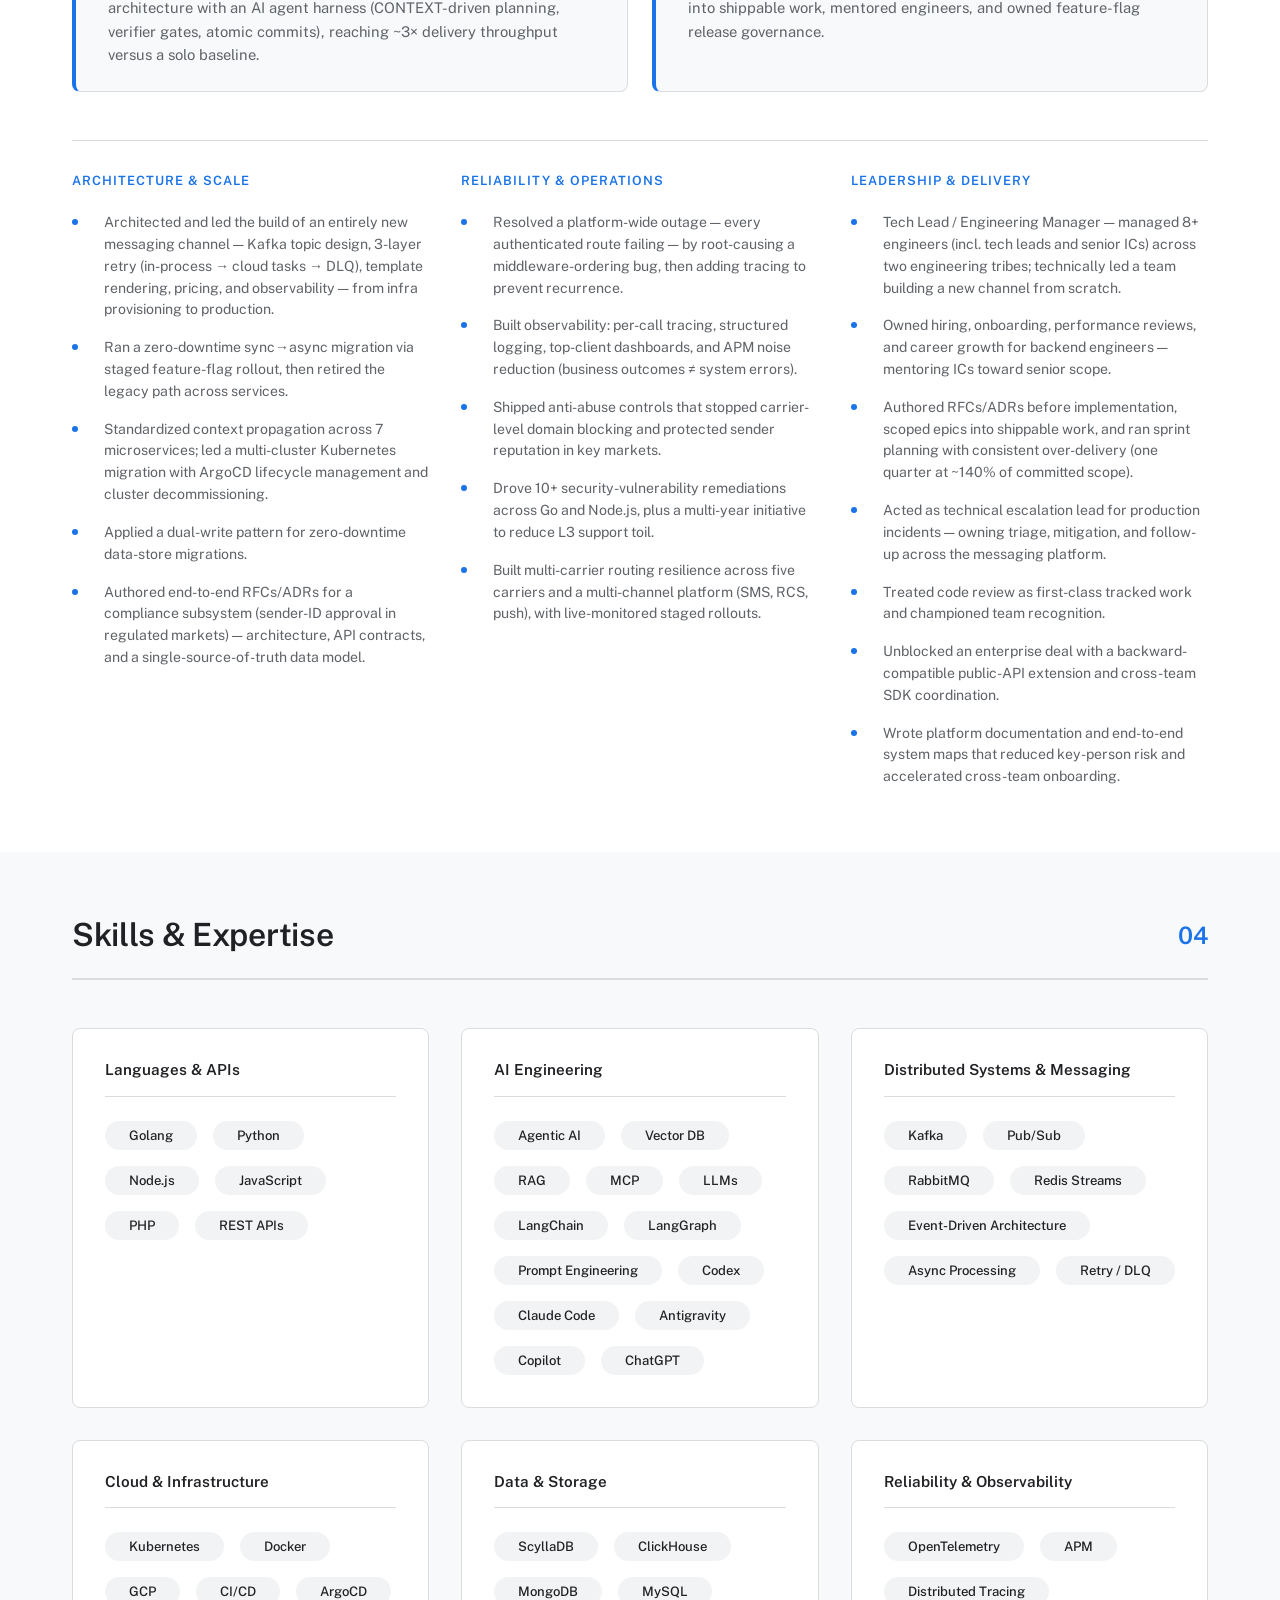
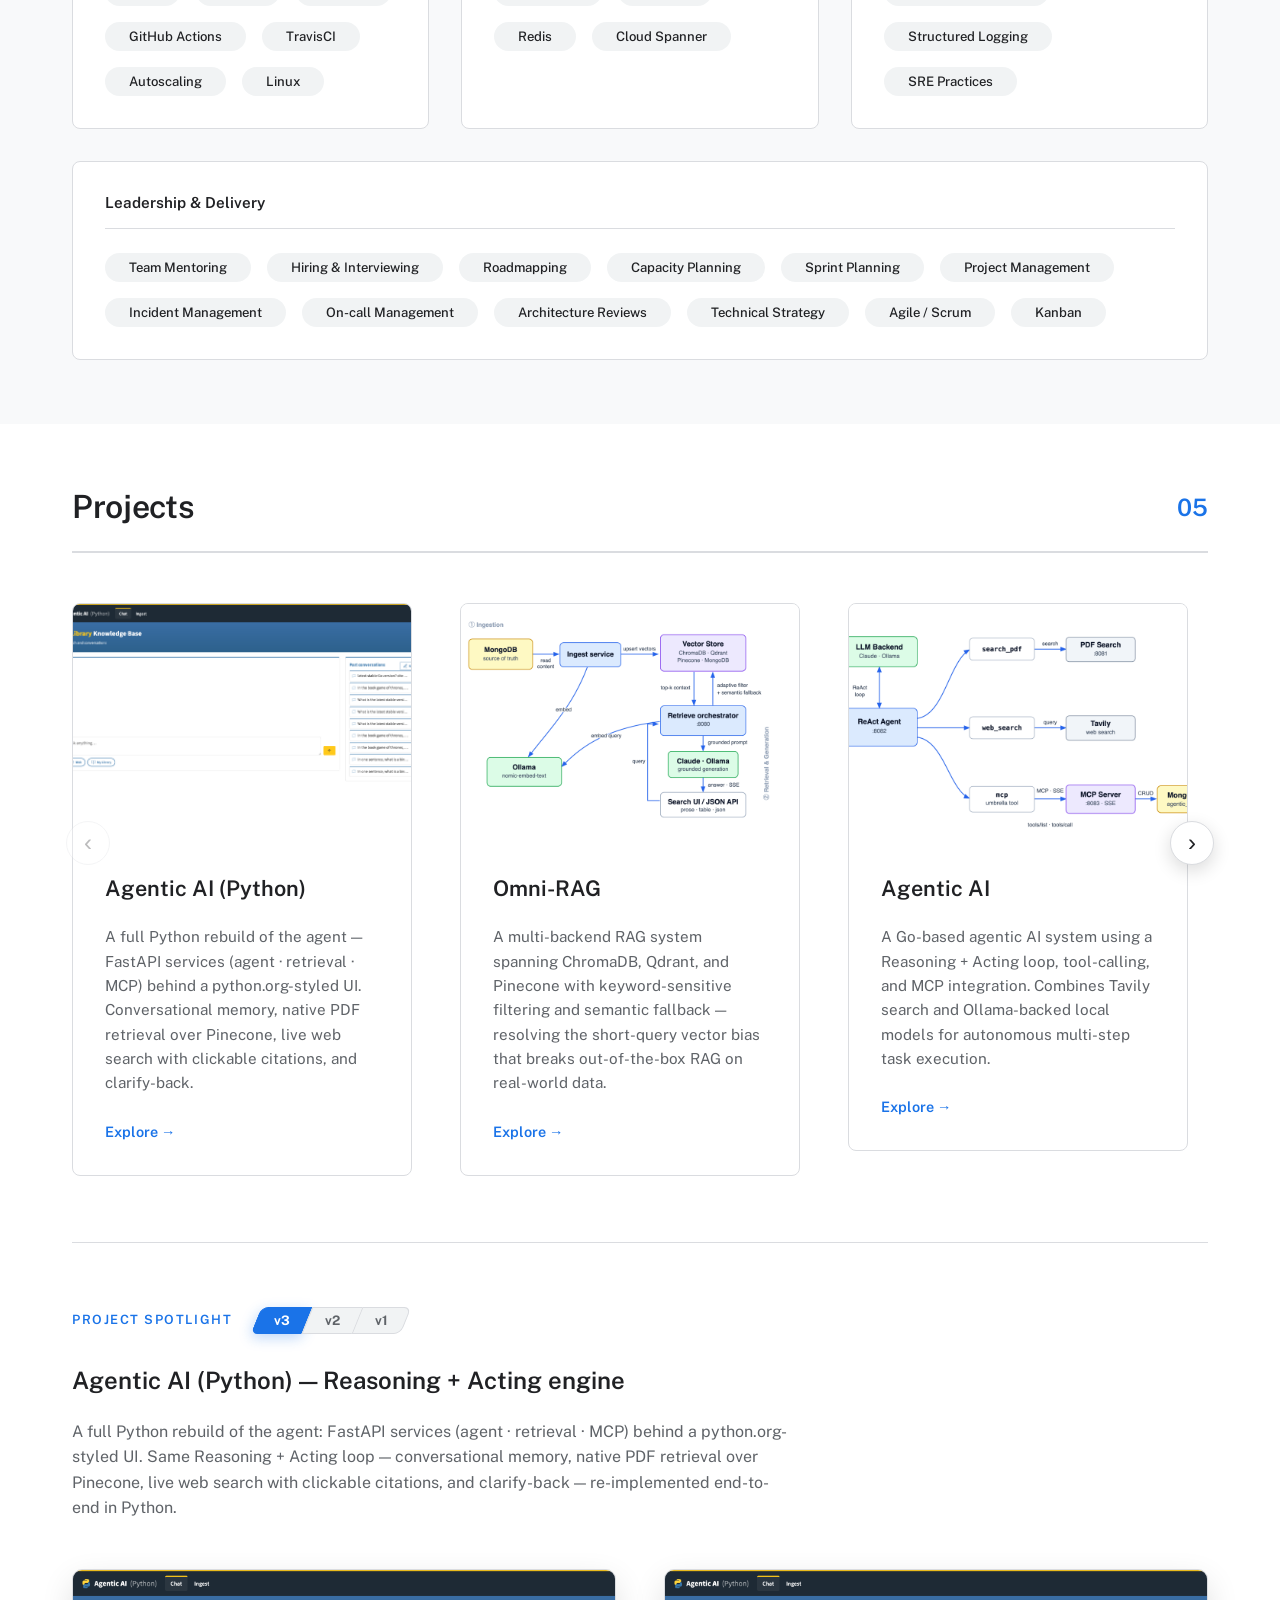
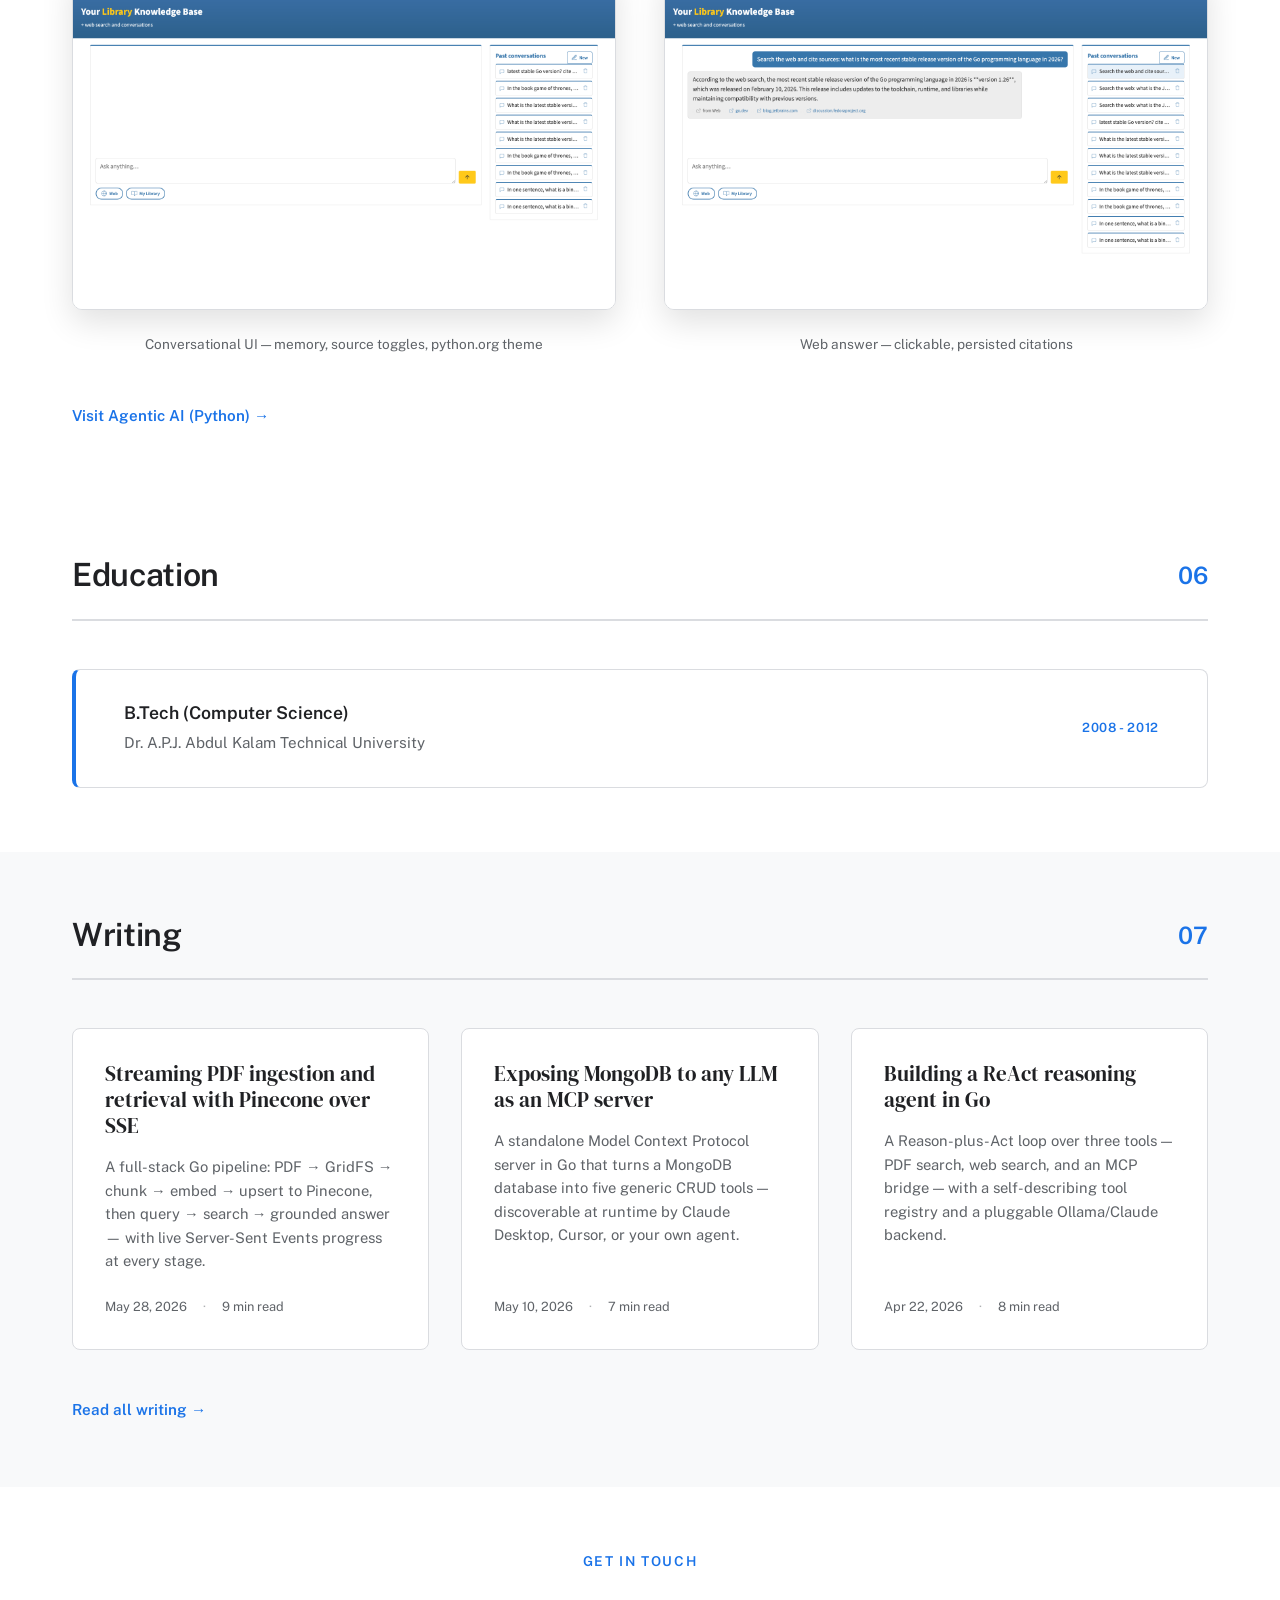
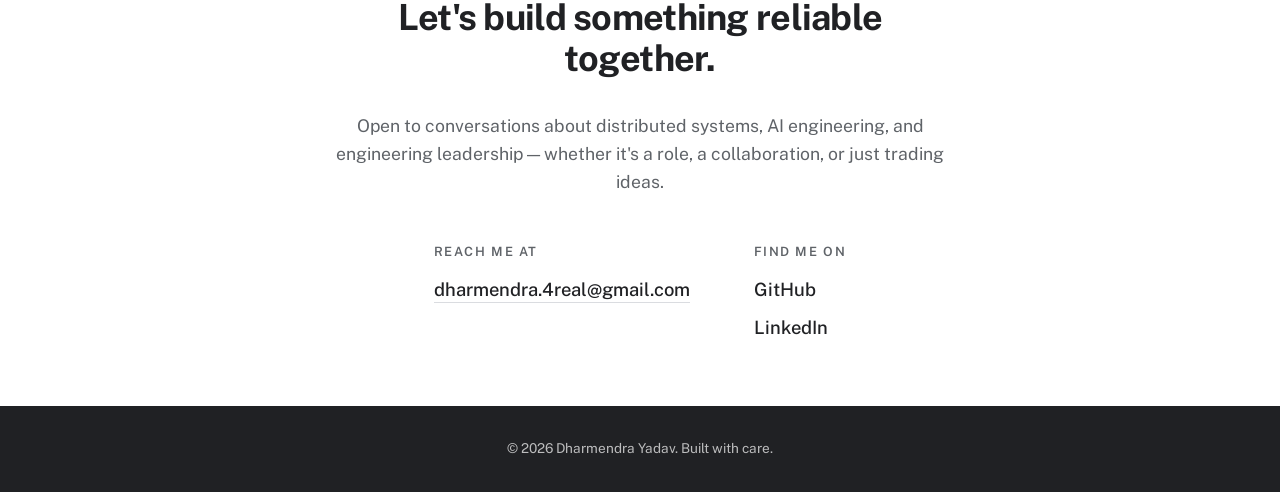
==== commit 57ee6cc4: "Synthesize Freelance Software Engineer experience entry into concise paragraph" ====
--- a/index.html
+++ b/index.html
@@ -178,13 +178,7 @@
                                 <p class="timeline__timeframe">Jun 2026 - Present</p>
                             </div>
                             <div class="timeline__desc">
-                                <ul style="margin: 10px 0 0 18px; padding: 0; list-style-type: disc;">
-                                    <li style="margin-bottom: 8px;"><strong>Building AI Agents, LLM Engines, &amp; RAG Systems:</strong> Actively developing high-concurrency, autonomous AI agents and complex Retrieval-Augmented Generation (RAG) pipelines using Go (Golang); engineering custom context management layers and multi-tier orchestrators that leverage vector and document databases (Chroma, Pinecone, and MongoDB) for highly contextual data retrieval.</li>
-                                    <li style="margin-bottom: 8px;"><strong>Real-Time Voice &amp; Streaming Infrastructure:</strong> Architecting low-latency streaming voice loops integrating real-time Speech-to-Text (STT) and Text-to-Speech (TTS) engines via WebSockets, Redis Streams, and Apache Kafka to support live agent workflows while maintaining sub-100ms end-to-end performance.</li>
-                                    <li style="margin-bottom: 8px;"><strong>Optimizing Local &amp; Distributed LLM Runtimes:</strong> Cloud and local hosting optimization for open-weight LLMs; managing token streaming, context windows, and chunked prefills to maximize model efficiency and throughput.</li>
-                                    <li style="margin-bottom: 8px;"><strong>Implementing Cost-Efficient Caching:</strong> Developing intelligent semantic caching architectures using Qdrant Vector DB to intercept user intents, successfully bypassing heavy LLM execution layers to achieve near-zero compute waste for cached agent responses.</li>
-                                    <li style="margin-bottom: 0;"><strong>Managing End-to-End Freelance Delivery:</strong> Serving as an autonomous technical partner for cross-functional clients, owning the complete agent product lifecycle from architectural blueprinting and Docker infrastructure provisioning to production rollout and performance tuning.</li>
-                                </ul>
+                                <p>Building high-concurrency autonomous AI agents and complex RAG pipelines in Go, using vector and document databases (Chroma, Pinecone, Qdrant, MongoDB) for semantic retrieval. Architecting low-latency streaming voice loops (STT/TTS) over WebSockets and Redis Streams with sub-100ms performance. Optimizing local LLM runtimes, caching layers, and token streaming, while managing end-to-end product delivery and Docker deployments for diverse clients.</p>
                             </div>
                         </div>
 
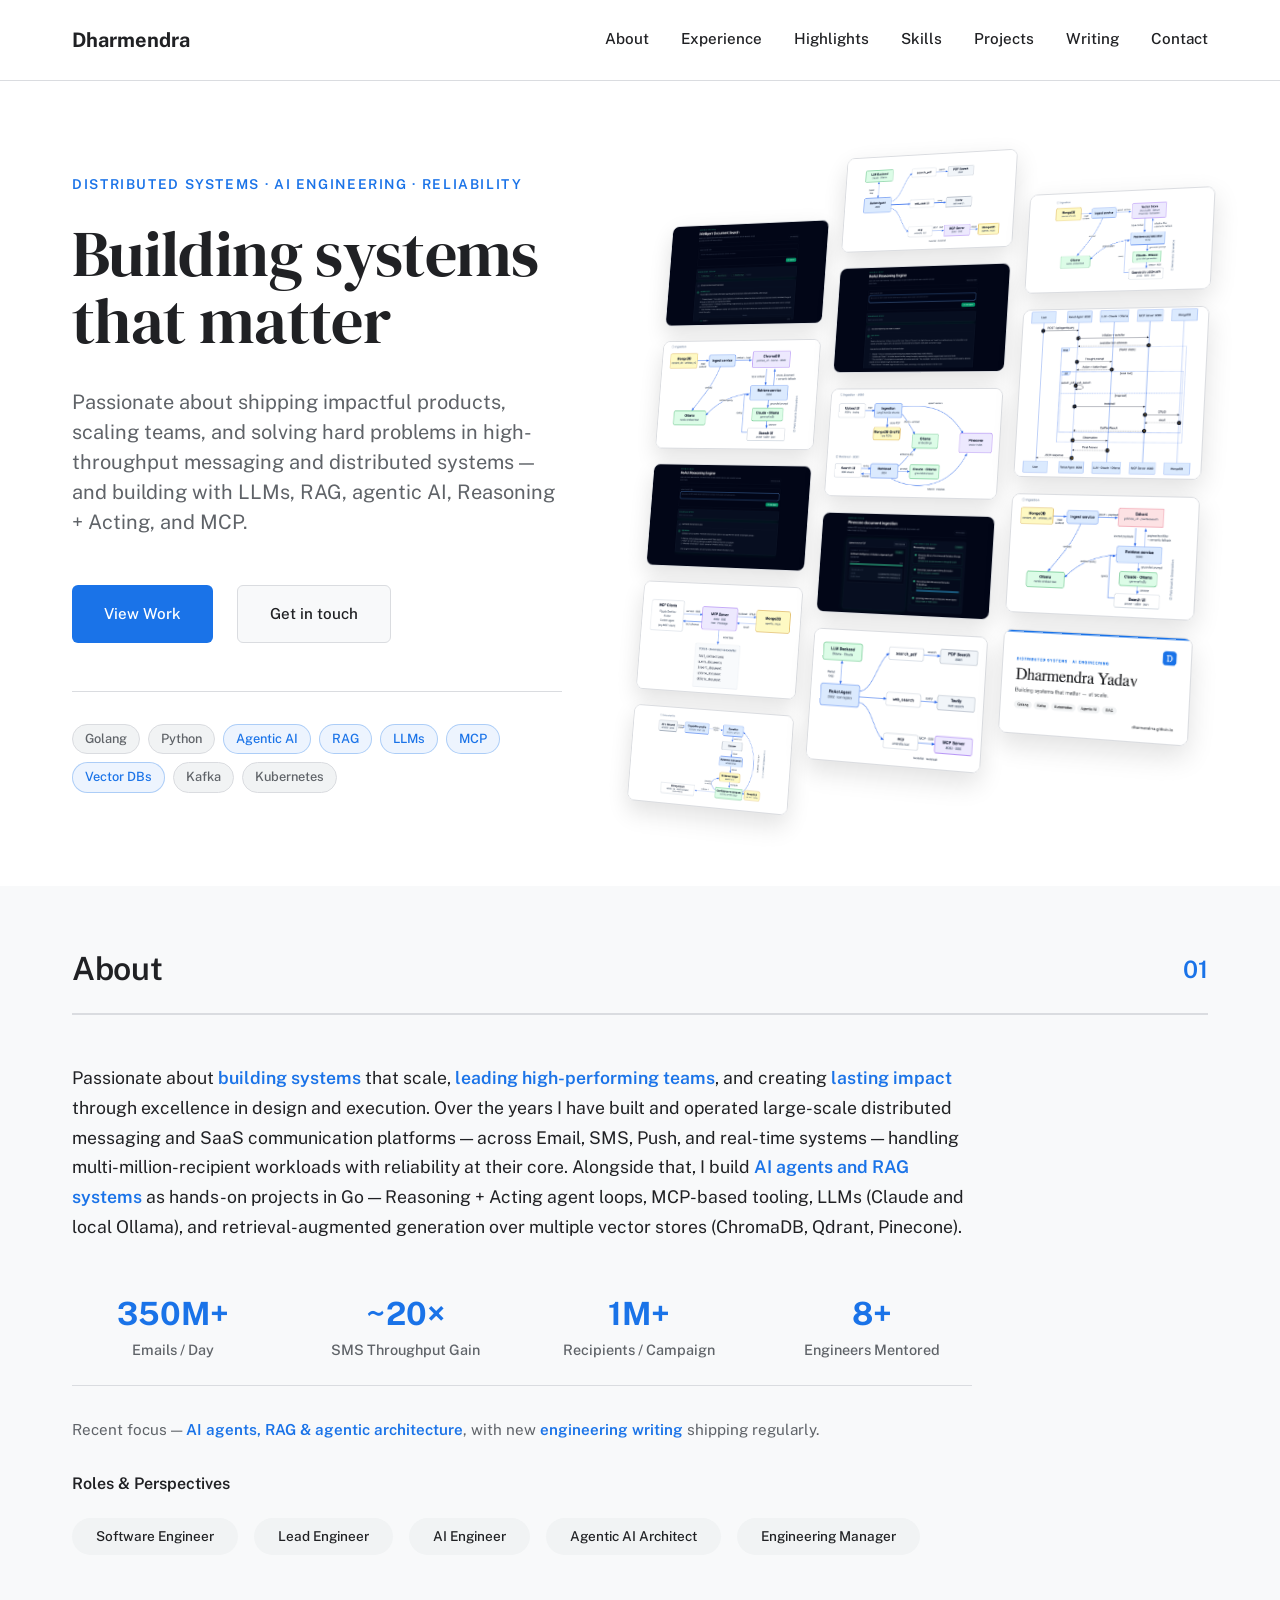
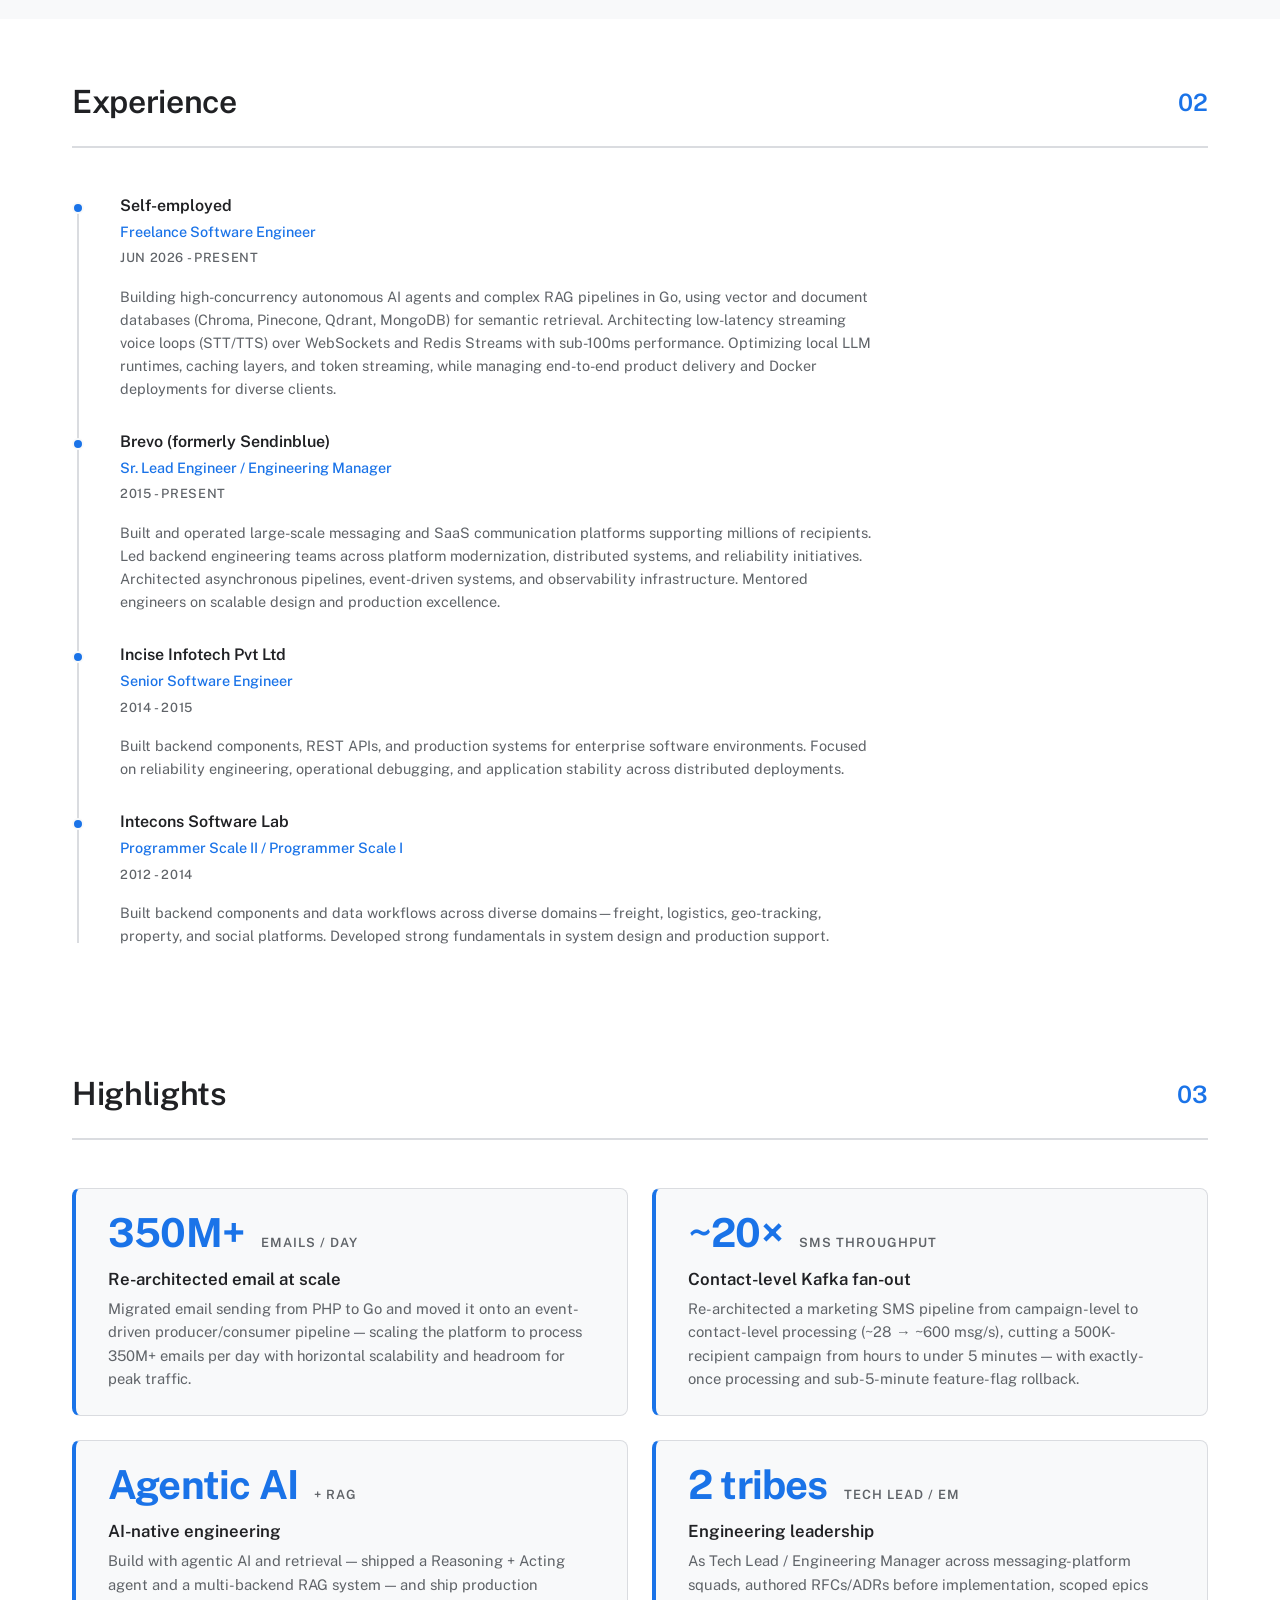
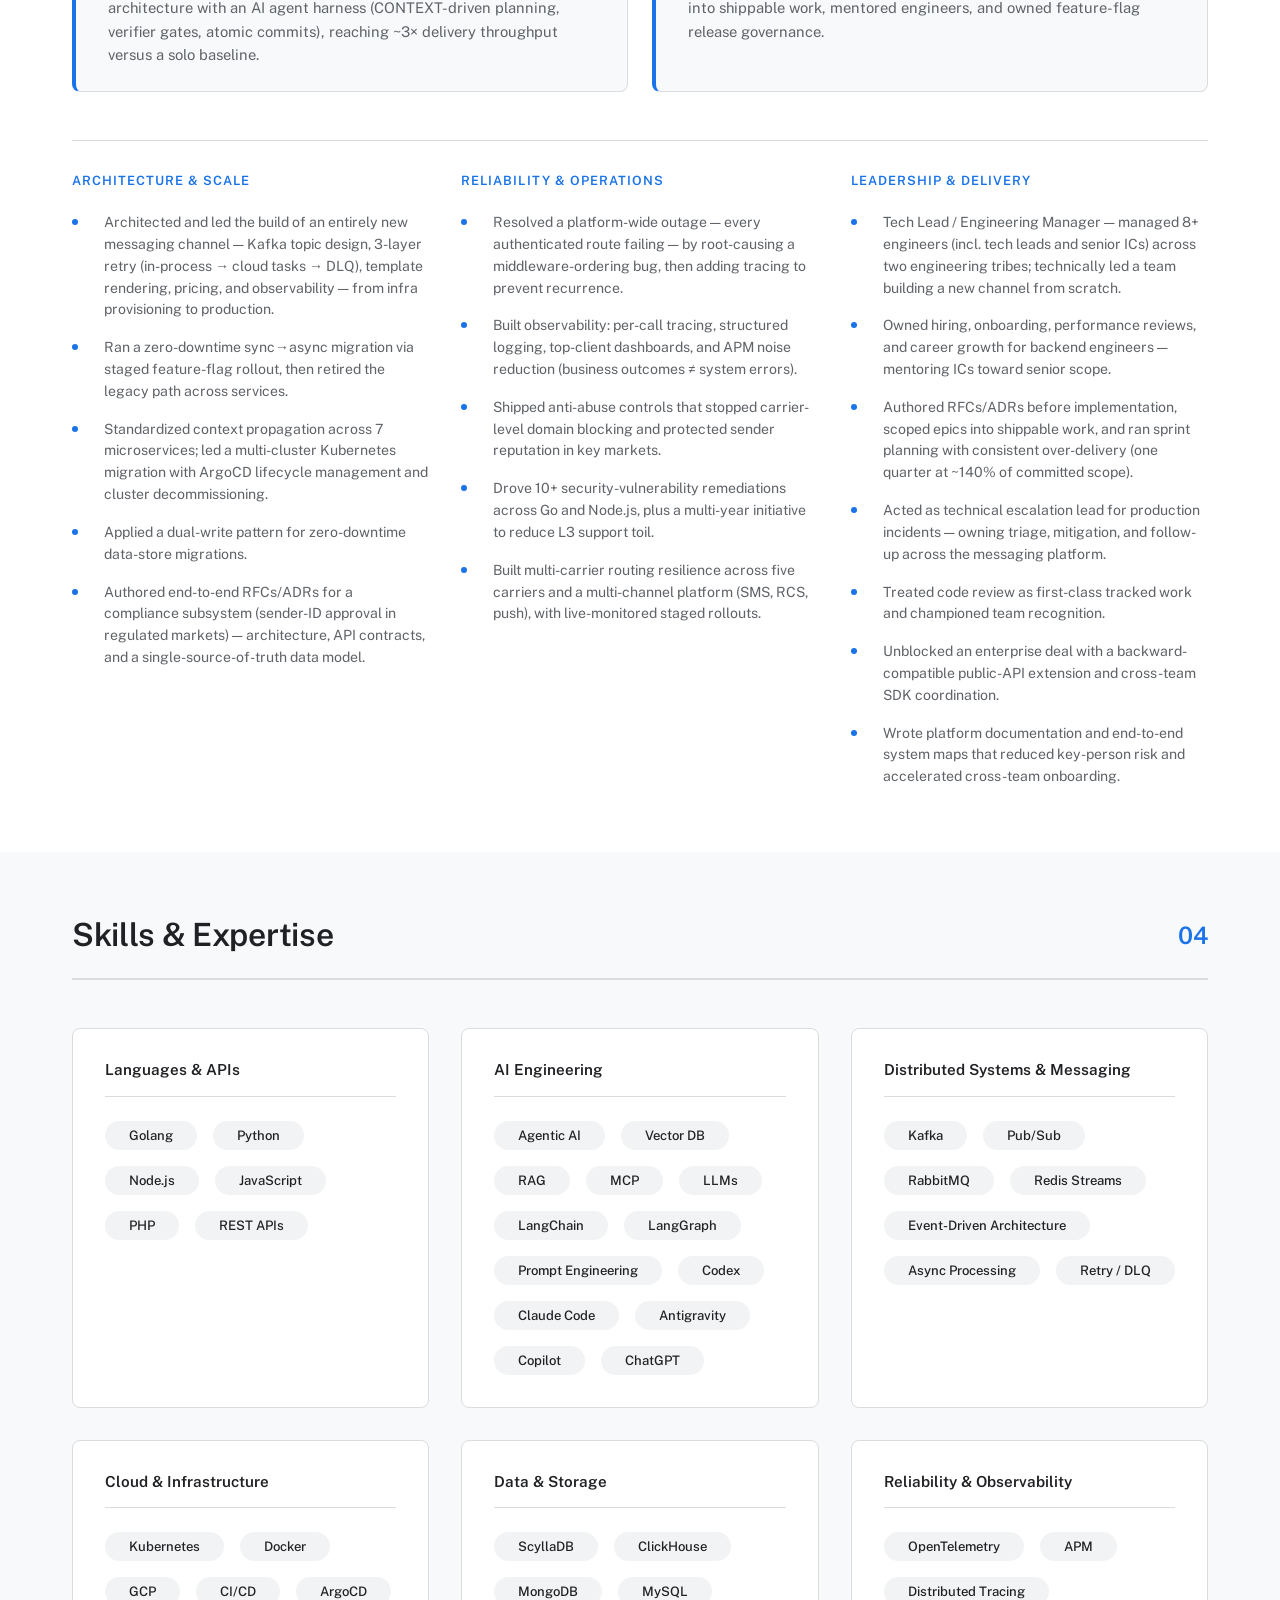
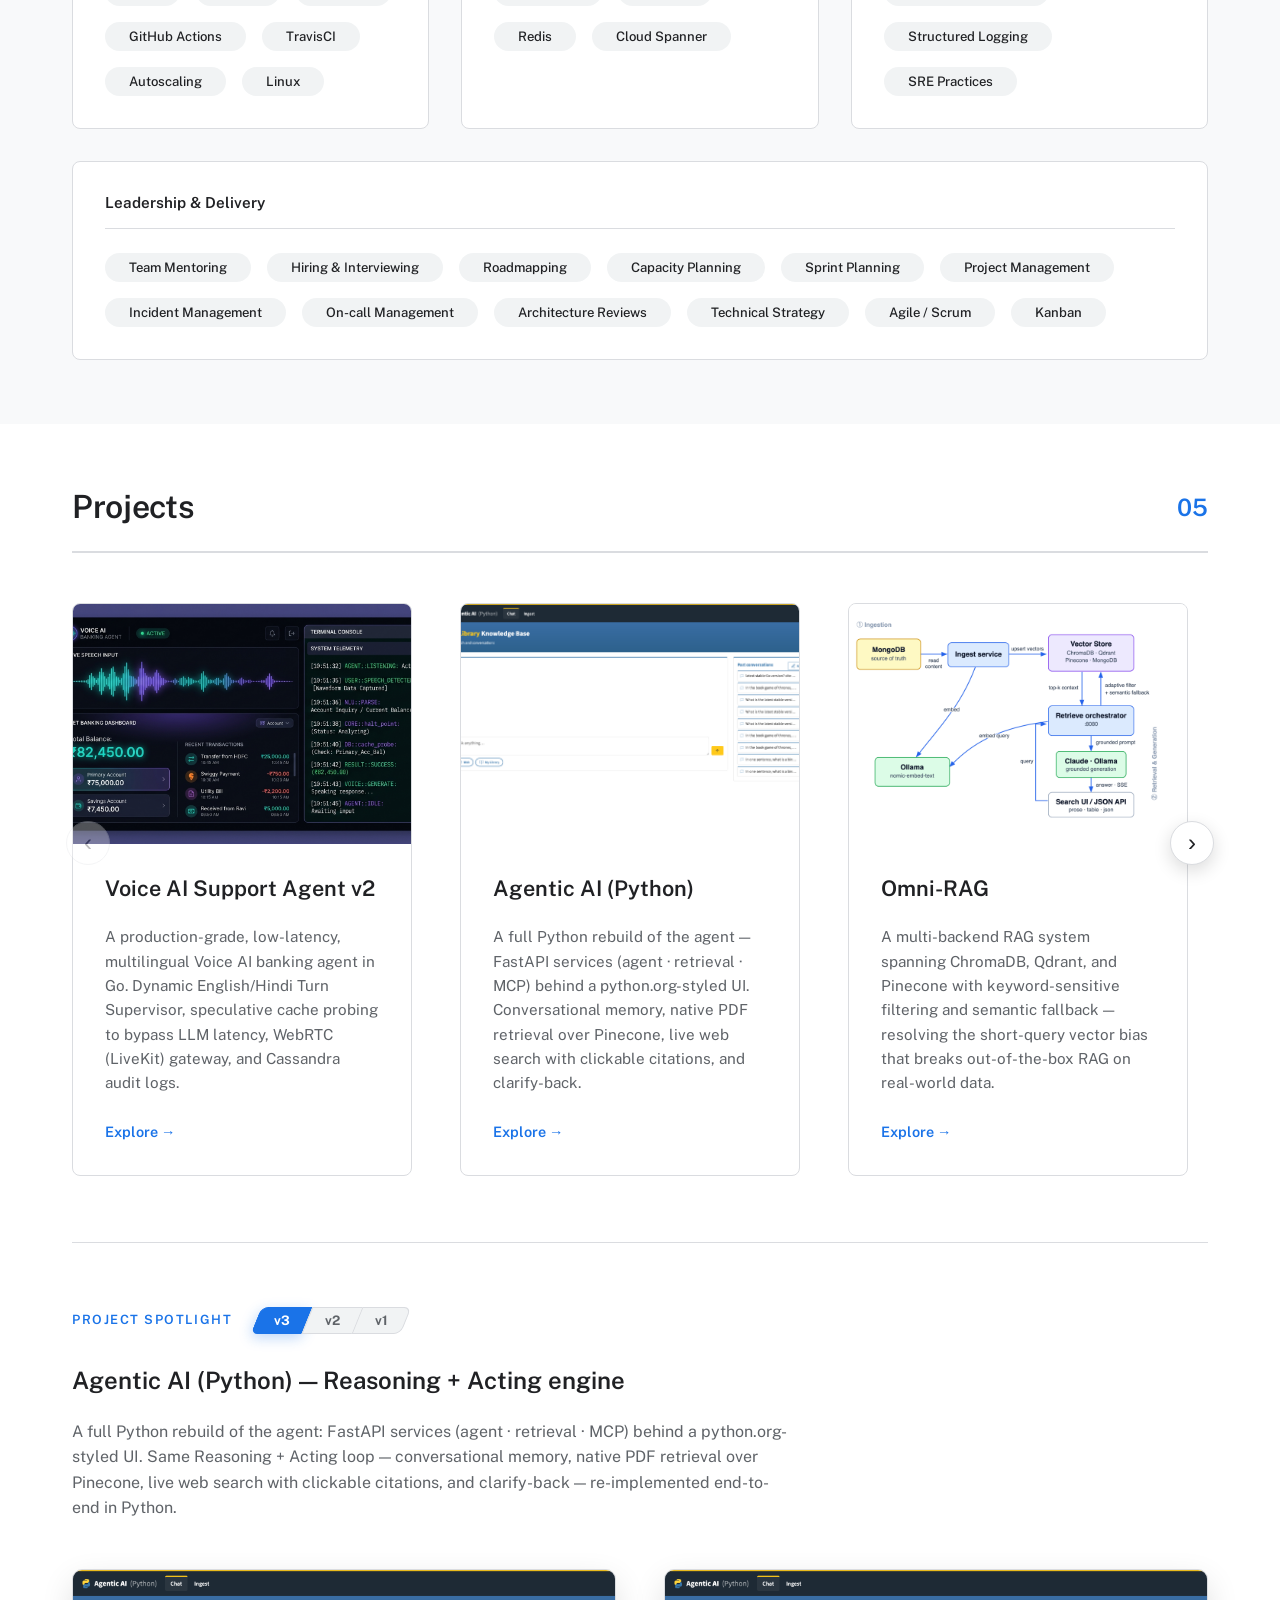
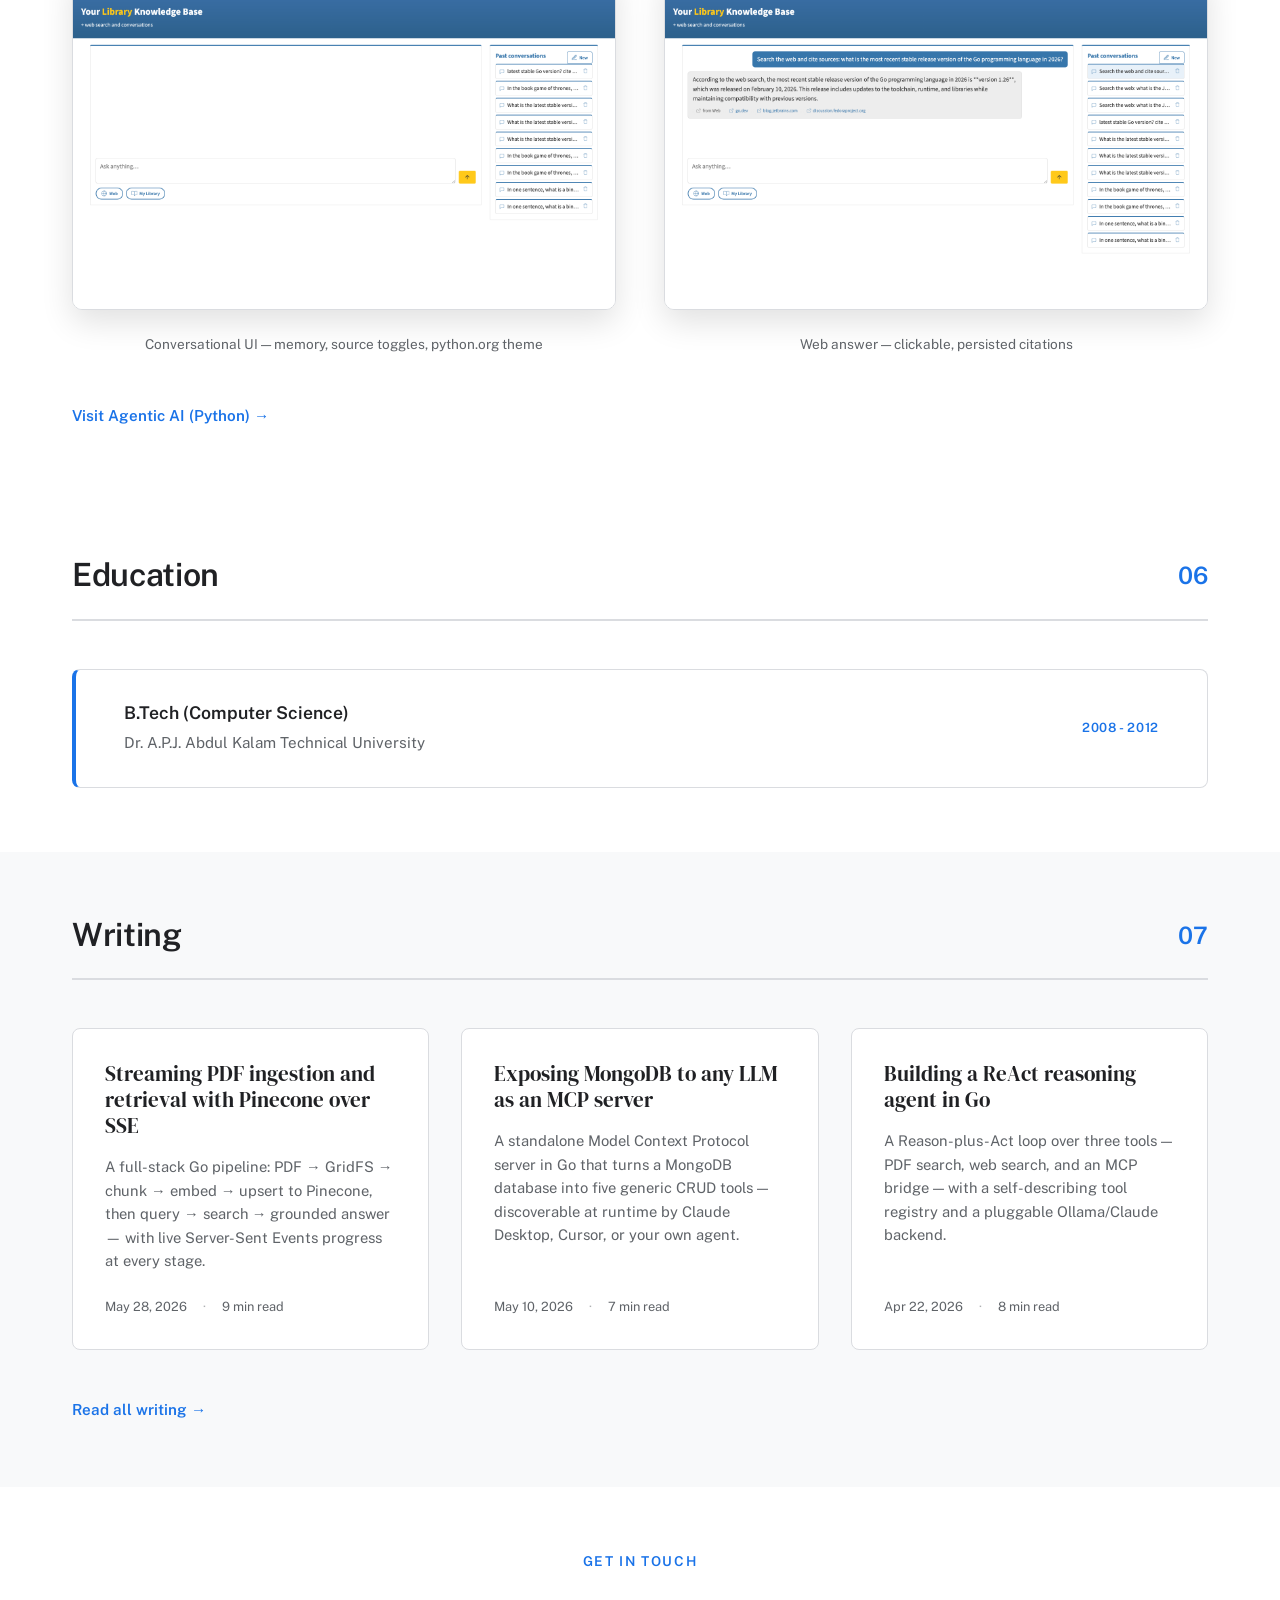
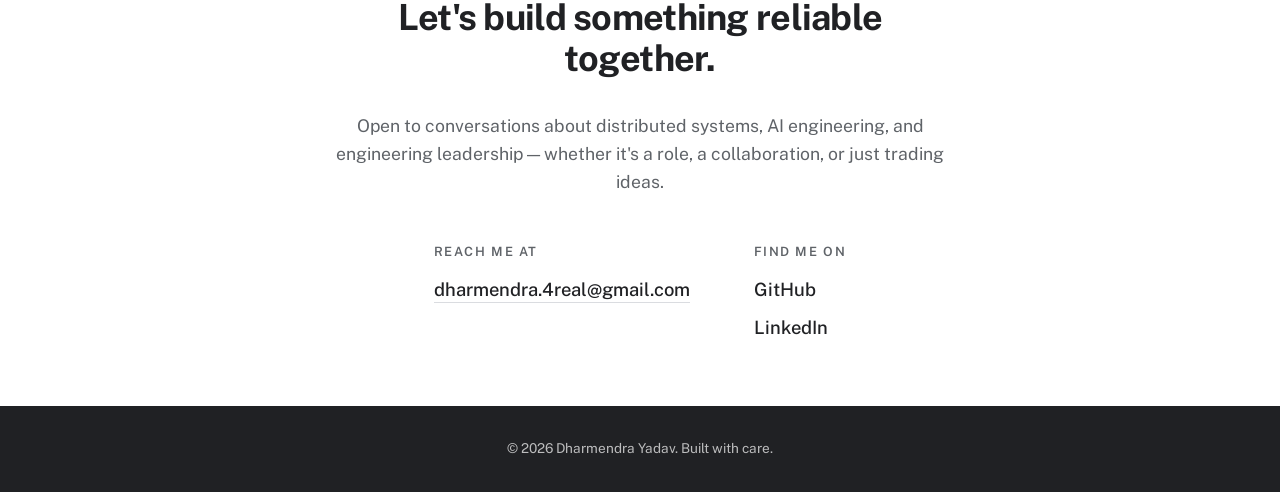
==== commit c9c666fa: "feat: reorder" ====
--- a/index.html
+++ b/index.html
@@ -413,6 +413,21 @@
                     <div class="projects-carousel">
                         <button type="button" class="pc-arrow pc-prev" aria-label="Scroll to previous projects" hidden>&lsaquo;</button>
                         <div class="projects-grid">
+                        
+                        <!-- Voice AI Support Agent v2 -->
+                        <a href="https://dharmendrra.github.io/banking-voice-ai-support-agent-v2/" class="project-card">
+                            <div class="project-image">
+                                <img src="images/voice-agent-v2.png" alt="Voice AI Support Agent v2 Dashboard">
+                            </div>
+                            <div class="project-content">
+                                <div class="project-header">
+                                    <h3>Voice AI Support Agent v2</h3>
+                                </div>
+                                <p class="project-description">A production-grade, low-latency, multilingual Voice AI banking agent in Go. Dynamic English/Hindi Turn Supervisor, speculative cache probing to bypass LLM latency, WebRTC (LiveKit) gateway, and Cassandra audit logs.</p>
+                                <div class="project-link">Explore →</div>
+                            </div>
+                        </a>
+                        
                         <!-- Agentic AI (Python) -->
                         <a href="https://dharmendrra.github.io/agentic-ai-py/" class="project-card">
                             <div class="project-image">
@@ -453,19 +468,6 @@
                                 <p class="project-description">A Go-based agentic AI system using a Reasoning + Acting loop, tool-calling, and MCP integration. Combines Tavily search and Ollama-backed local models for autonomous multi-step task execution.</p>
                                 <div class="project-link">Explore →</div>
                             </div>
-                        <!-- Voice AI Support Agent v2 -->
-                        <a href="https://dharmendrra.github.io/banking-voice-ai-support-agent-v2/" class="project-card">
-                            <div class="project-image">
-                                <img src="images/voice-agent-v2.png" alt="Voice AI Support Agent v2 Dashboard">
-                            </div>
-                            <div class="project-content">
-                                <div class="project-header">
-                                    <h3>Voice AI Support Agent v2</h3>
-                                </div>
-                                <p class="project-description">A production-grade, low-latency, multilingual Voice AI banking agent in Go. Dynamic English/Hindi Turn Supervisor, speculative cache probing to bypass LLM latency, WebRTC (LiveKit) gateway, and Cassandra audit logs.</p>
-                                <div class="project-link">Explore →</div>
-                            </div>
-                        </a>
 
                         <!-- Rejected.ai -->
                         <a href="https://dharmendrra.github.io/rejected.ai/" class="project-card project-card--wip">
